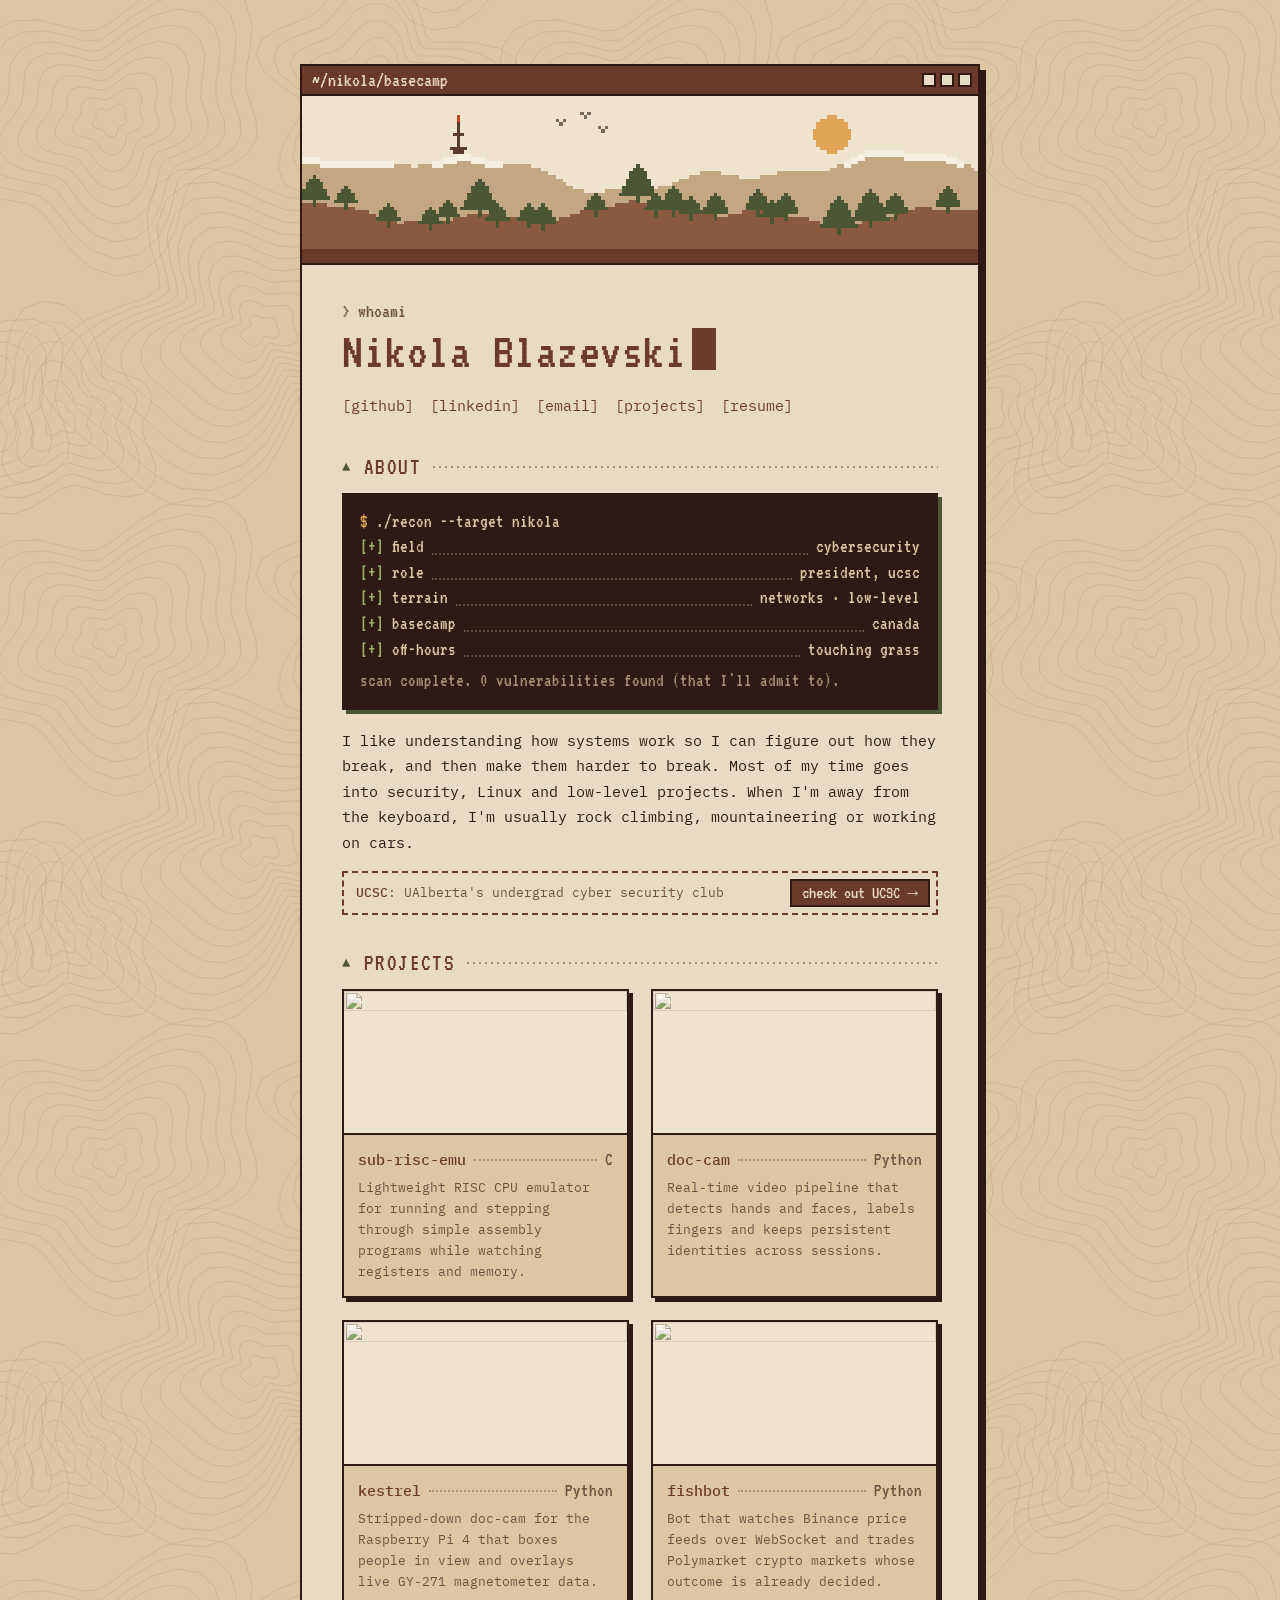
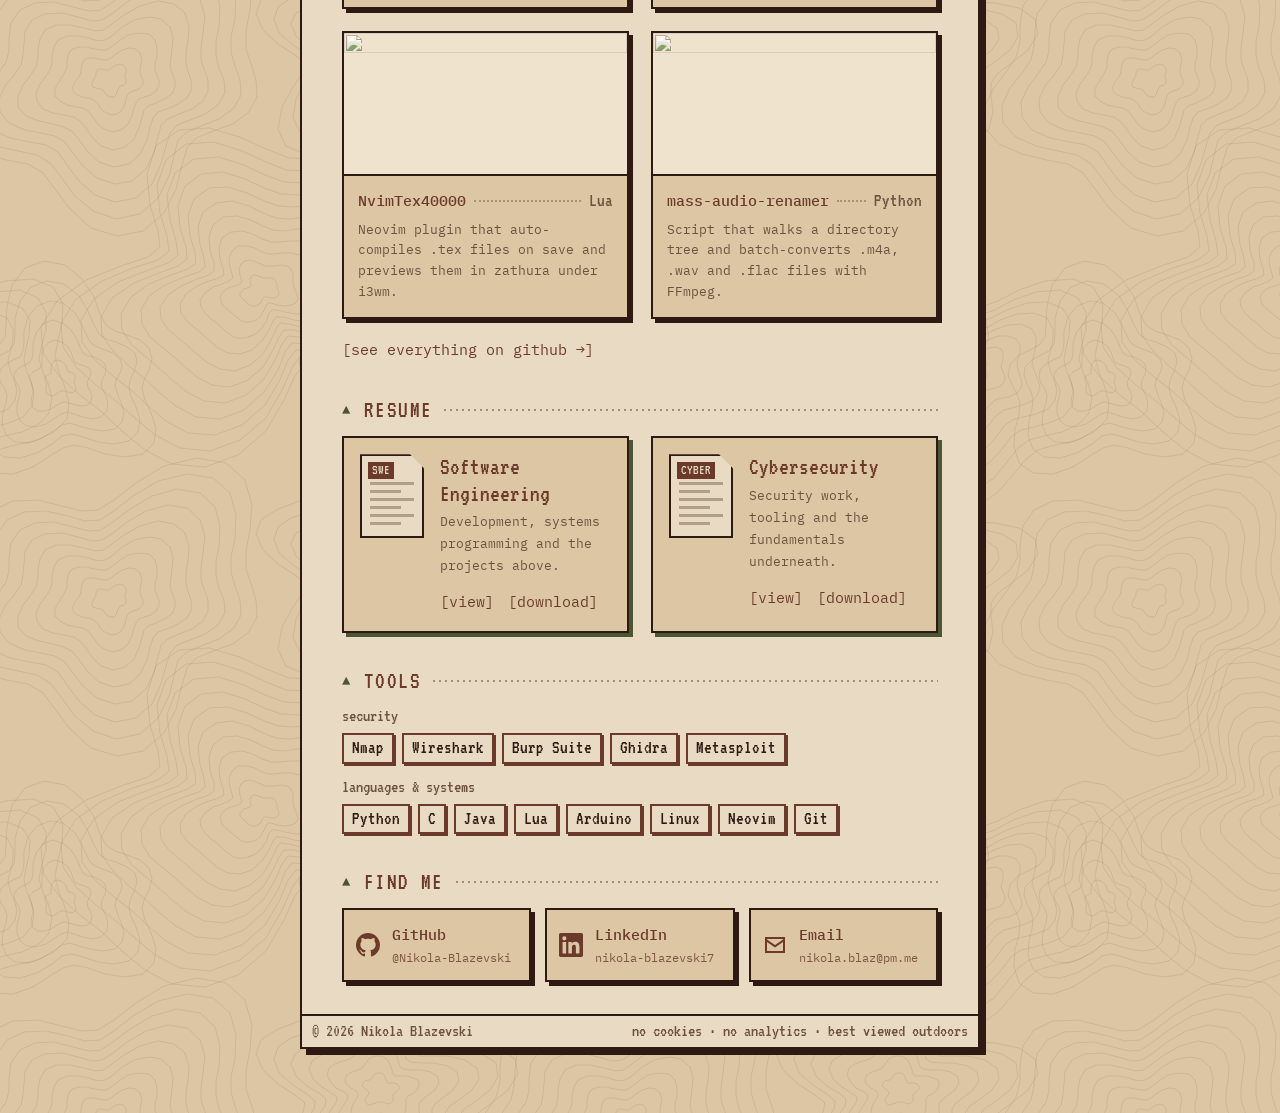
==== index.html @ b4a14957 "Add portfolio site Retro, outdoors-themed single-page portfolio with projects, resumes, tools and co" ====
<!doctype html>
<html lang="en">
<head>
  <meta charset="utf-8">
  <meta name="viewport" content="width=device-width, initial-scale=1">
  <title>Nikola Blazevski</title>
  <meta name="description" content="Nikola Blazevski — cybersecurity. Projects and contact.">
  <link rel="icon" href="assets/favicon.svg" type="image/svg+xml">
  <link rel="preconnect" href="https://fonts.googleapis.com">
  <link rel="preconnect" href="https://fonts.gstatic.com" crossorigin>
  <link href="https://fonts.googleapis.com/css2?family=IBM+Plex+Mono:wght@400;500&family=VT323&display=swap" rel="stylesheet">
  <link rel="stylesheet" href="css/style.css">
</head>
<body>
  <!-- curious? there's a flag somewhere around here. try the console. -->
  <main class="window">
    <div class="window__bar">
      <span>~/nikola/basecamp</span>
      <span class="window__btns" aria-hidden="true"><i></i><i></i><i></i></span>
    </div>

    <svg class="scene" viewBox="0 0 192 48" preserveAspectRatio="xMidYMax slice" shape-rendering="crispEdges" aria-hidden="true">
      <path class="scene__sun" d="M149 6h1v1h-1zM150 6h1v1h-1zM151 6h1v1h-1zM147 7h1v1h-1zM148 7h1v1h-1zM149 7h1v1h-1zM150 7h1v1h-1zM151 7h1v1h-1zM152 7h1v1h-1zM153 7h1v1h-1zM146 8h1v1h-1zM147 8h1v1h-1zM148 8h1v1h-1zM149 8h1v1h-1zM150 8h1v1h-1zM151 8h1v1h-1zM152 8h1v1h-1zM153 8h1v1h-1zM154 8h1v1h-1zM146 9h1v1h-1zM147 9h1v1h-1zM148 9h1v1h-1zM149 9h1v1h-1zM150 9h1v1h-1zM151 9h1v1h-1zM152 9h1v1h-1zM153 9h1v1h-1zM154 9h1v1h-1zM145 10h1v1h-1zM146 10h1v1h-1zM147 10h1v1h-1zM148 10h1v1h-1zM149 10h1v1h-1zM150 10h1v1h-1zM151 10h1v1h-1zM152 10h1v1h-1zM153 10h1v1h-1zM154 10h1v1h-1zM155 10h1v1h-1zM145 11h1v1h-1zM146 11h1v1h-1zM147 11h1v1h-1zM148 11h1v1h-1zM149 11h1v1h-1zM150 11h1v1h-1zM151 11h1v1h-1zM152 11h1v1h-1zM153 11h1v1h-1zM154 11h1v1h-1zM155 11h1v1h-1zM145 12h1v1h-1zM146 12h1v1h-1zM147 12h1v1h-1zM148 12h1v1h-1zM149 12h1v1h-1zM150 12h1v1h-1zM151 12h1v1h-1zM152 12h1v1h-1zM153 12h1v1h-1zM154 12h1v1h-1zM155 12h1v1h-1zM146 13h1v1h-1zM147 13h1v1h-1zM148 13h1v1h-1zM149 13h1v1h-1zM150 13h1v1h-1zM151 13h1v1h-1zM152 13h1v1h-1zM153 13h1v1h-1zM154 13h1v1h-1zM146 14h1v1h-1zM147 14h1v1h-1zM148 14h1v1h-1zM149 14h1v1h-1zM150 14h1v1h-1zM151 14h1v1h-1zM152 14h1v1h-1zM153 14h1v1h-1zM154 14h1v1h-1zM147 15h1v1h-1zM148 15h1v1h-1zM149 15h1v1h-1zM150 15h1v1h-1zM151 15h1v1h-1zM152 15h1v1h-1zM153 15h1v1h-1zM149 16h1v1h-1zM150 16h1v1h-1zM151 16h1v1h-1z"/>
      <path class="scene__birds" d="M72 7h1v1h-1zM73 8h1v1h-1zM74 7h1v1h-1zM79 5h1v1h-1zM80 6h1v1h-1zM81 5h1v1h-1zM84 9h1v1h-1zM85 10h1v1h-1zM86 9h1v1h-1z"/>
      <path class="scene__far" d="M0 18h5v30h-5zM5 19h21v29h-21zM26 20h5v28h-5zM31 21h2v27h-2zM33 20h4v28h-4zM37 19h3v29h-3zM40 18h4v30h-4zM44 17h4v31h-4zM48 18h4v30h-4zM52 19h5v29h-5zM57 20h8v28h-8zM65 21h3v27h-3zM68 22h2v26h-2zM70 23h2v25h-2zM72 24h2v24h-2zM74 25h1v23h-1zM75 26h2v22h-2zM77 27h3v21h-3zM80 28h6v20h-6zM86 27h15v21h-15zM101 26h4v22h-4zM105 25h2v23h-2zM107 24h3v24h-3zM110 23h3v25h-3zM113 22h6v26h-6zM119 23h5v25h-5zM124 24h6v24h-6zM130 23h5v25h-5zM135 22h15v26h-15zM150 21h2v27h-2zM152 20h2v28h-2zM154 19h2v29h-2zM156 18h2v30h-2zM158 17h2v31h-2zM160 16h11v32h-11zM171 17h12v31h-12zM183 18h3v30h-3zM186 19h2v29h-2zM188 20h2v28h-2zM190 21h1v27h-1zM191 22h1v26h-1z"/>
      <path class="scene__snow" d="M0 18h1v2h-1zM1 18h1v2h-1zM2 18h1v2h-1zM3 18h1v2h-1zM4 18h1v2h-1zM5 19h1v2h-1zM6 19h1v2h-1zM7 19h1v2h-1zM8 19h1v2h-1zM9 19h1v2h-1zM10 19h1v2h-1zM11 19h1v2h-1zM12 19h1v2h-1zM13 19h1v2h-1zM14 19h1v2h-1zM15 19h1v2h-1zM16 19h1v2h-1zM17 19h1v2h-1zM18 19h1v2h-1zM19 19h1v2h-1zM20 19h1v2h-1zM21 19h1v2h-1zM22 19h1v2h-1zM23 19h1v2h-1zM24 19h1v2h-1zM25 19h1v2h-1zM37 19h1v2h-1zM38 19h1v2h-1zM39 19h1v2h-1zM40 18h1v2h-1zM41 18h1v2h-1zM42 18h1v2h-1zM43 18h1v2h-1zM44 17h1v2h-1zM45 17h1v2h-1zM46 17h1v2h-1zM47 17h1v2h-1zM48 18h1v2h-1zM49 18h1v2h-1zM50 18h1v2h-1zM51 18h1v2h-1zM52 19h1v2h-1zM53 19h1v2h-1zM54 19h1v2h-1zM55 19h1v2h-1zM56 19h1v2h-1zM154 19h1v2h-1zM155 19h1v2h-1zM156 18h1v2h-1zM157 18h1v2h-1zM158 17h1v2h-1zM159 17h1v2h-1zM160 16h1v2h-1zM161 16h1v2h-1zM162 16h1v2h-1zM163 16h1v2h-1zM164 16h1v2h-1zM165 16h1v2h-1zM166 16h1v2h-1zM167 16h1v2h-1zM168 16h1v2h-1zM169 16h1v2h-1zM170 16h1v2h-1zM171 17h1v2h-1zM172 17h1v2h-1zM173 17h1v2h-1zM174 17h1v2h-1zM175 17h1v2h-1zM176 17h1v2h-1zM177 17h1v2h-1zM178 17h1v2h-1zM179 17h1v2h-1zM180 17h1v2h-1zM181 17h1v2h-1zM182 17h1v2h-1zM183 18h1v2h-1zM184 18h1v2h-1zM185 18h1v2h-1zM186 19h1v2h-1zM187 19h1v2h-1z"/>
      <path class="scene__tower" d="M44 8h1v9h-1zM43 11h3v1h-3zM42 15h5v1h-5zM43 16h1v1h-1zM45 16h1v1h-1z"/>
      <path class="scene__beacon" d="M44 6h1v2h-1z"/>
      <path class="scene__near" d="M0 31h7v17h-7zM7 32h8v16h-8zM15 33h4v15h-4zM19 34h2v14h-2zM21 35h2v13h-2zM23 36h4v12h-4zM27 37h2v11h-2zM29 36h14v12h-14zM43 35h4v13h-4zM47 34h6v14h-6zM53 35h14v13h-14zM67 36h6v12h-6zM73 35h3v13h-3zM76 34h3v14h-3zM79 33h3v15h-3zM82 32h7v16h-7zM89 31h4v17h-4zM93 30h3v18h-3zM96 31h4v17h-4zM100 32h3v16h-3zM103 33h8v15h-8zM111 34h6v14h-6zM117 35h4v13h-4zM121 34h4v14h-4zM125 33h6v15h-6zM131 34h7v14h-7zM138 35h6v13h-6zM144 36h3v12h-3zM147 37h4v11h-4zM151 38h3v10h-3zM154 37h5v11h-5zM159 36h7v12h-7zM166 35h3v13h-3zM169 34h2v14h-2zM171 33h3v15h-3zM174 32h5v16h-5zM179 33h13v15h-13z"/>
      <path class="scene__trees" d="M3 23h1v1h-1zM2 24h3v1h-3zM1 25h5v1h-5zM1 26h5v1h-5zM0 27h7v1h-7zM0 28h7v1h-7zM-1 29h9v1h-9zM3 30h1v2h-1zM12 26h1v1h-1zM11 27h3v1h-3zM10 28h5v1h-5zM10 29h5v1h-5zM9 30h7v1h-7zM12 31h1v2h-1zM24 31h1v1h-1zM23 32h3v1h-3zM22 33h5v1h-5zM22 34h5v1h-5zM21 35h7v1h-7zM24 36h1v2h-1zM36 32h1v1h-1zM35 33h3v1h-3zM34 34h5v1h-5zM34 35h5v1h-5zM33 36h7v1h-7zM36 37h1v2h-1zM41 30h1v1h-1zM40 31h3v1h-3zM39 32h5v1h-5zM39 33h5v1h-5zM38 34h7v1h-7zM41 35h1v2h-1zM50 24h1v1h-1zM49 25h3v1h-3zM48 26h5v1h-5zM48 27h5v1h-5zM47 28h7v1h-7zM47 29h7v1h-7zM46 30h9v1h-9zM46 31h9v1h-9zM45 32h11v1h-11zM50 33h1v2h-1zM55 31h1v1h-1zM54 32h3v1h-3zM53 33h5v1h-5zM53 34h5v1h-5zM52 35h7v1h-7zM55 36h1v2h-1zM64 31h1v1h-1zM63 32h3v1h-3zM62 33h5v1h-5zM62 34h5v1h-5zM61 35h7v1h-7zM64 36h1v2h-1zM68 31h1v1h-1zM67 32h3v1h-3zM66 33h5v1h-5zM66 34h5v1h-5zM65 35h7v1h-7zM65 36h7v1h-7zM68 37h1v2h-1zM83 28h1v1h-1zM82 29h3v1h-3zM81 30h5v1h-5zM81 31h5v1h-5zM80 32h7v1h-7zM83 33h1v2h-1zM95 20h1v1h-1zM94 21h3v1h-3zM93 22h5v1h-5zM93 23h5v1h-5zM92 24h7v1h-7zM92 25h7v1h-7zM91 26h9v1h-9zM91 27h9v1h-9zM90 28h11v1h-11zM95 29h1v2h-1zM100 28h1v1h-1zM99 29h3v1h-3zM98 30h5v1h-5zM98 31h5v1h-5zM97 32h7v1h-7zM100 33h1v2h-1zM105 26h1v1h-1zM104 27h3v1h-3zM103 28h5v1h-5zM103 29h5v1h-5zM102 30h7v1h-7zM102 31h7v1h-7zM101 32h9v1h-9zM105 33h1v2h-1zM110 29h1v1h-1zM109 30h3v1h-3zM108 31h5v1h-5zM108 32h5v1h-5zM107 33h7v1h-7zM110 34h1v2h-1zM117 28h1v1h-1zM116 29h3v1h-3zM115 30h5v1h-5zM115 31h5v1h-5zM114 32h7v1h-7zM114 33h7v1h-7zM117 34h1v2h-1zM129 27h1v1h-1zM128 28h3v1h-3zM127 29h5v1h-5zM127 30h5v1h-5zM126 31h7v1h-7zM126 32h7v1h-7zM129 33h1v2h-1zM133 30h1v1h-1zM132 31h3v1h-3zM131 32h5v1h-5zM131 33h5v1h-5zM130 34h7v1h-7zM133 35h1v2h-1zM137 28h1v1h-1zM136 29h3v1h-3zM135 30h5v1h-5zM135 31h5v1h-5zM134 32h7v1h-7zM134 33h7v1h-7zM137 34h1v2h-1zM152 29h1v1h-1zM151 30h3v1h-3zM150 31h5v1h-5zM150 32h5v1h-5zM149 33h7v1h-7zM149 34h7v1h-7zM148 35h9v1h-9zM148 36h9v1h-9zM147 37h11v1h-11zM152 38h1v2h-1zM161 27h1v1h-1zM160 28h3v1h-3zM159 29h5v1h-5zM159 30h5v1h-5zM158 31h7v1h-7zM158 32h7v1h-7zM157 33h9v1h-9zM157 34h9v1h-9zM156 35h11v1h-11zM161 36h1v2h-1zM168 28h1v1h-1zM167 29h3v1h-3zM166 30h5v1h-5zM166 31h5v1h-5zM165 32h7v1h-7zM165 33h7v1h-7zM168 34h1v2h-1zM183 26h1v1h-1zM182 27h3v1h-3zM181 28h5v1h-5zM181 29h5v1h-5zM180 30h7v1h-7zM180 31h7v1h-7zM183 32h1v2h-1z"/>
      <path class="scene__ground" d="M0 44h192v4h-192z"/>
    </svg>

    <div class="page">
      <header class="intro">
        <p class="prompt">&gt; whoami</p>
        <h1>Nikola Blazevski<span class="cursor" aria-hidden="true"></span></h1>
        <nav class="links">
          <a href="https://github.com/Nikola-Blazevski" target="_blank" rel="noopener">[github]</a>
          <a href="https://www.linkedin.com/in/nikola-blazevski7" target="_blank" rel="noopener">[linkedin]</a>
          <a href="mailto:nikola.blaz@pm.me">[email]</a>
          <a href="#projects">[projects]</a>
          <a href="#resume">[resume]</a>
        </nav>
      </header>

      <section id="about">
        <h2>About</h2>
        <div class="term" role="img" aria-label="Terminal output: field cybersecurity; role president of UCSC; terrain networks and low-level systems; basecamp Canada; off-hours touching grass.">
          <p class="term__cmd"><span class="term__ps">$</span> ./recon --target nikola</p>
          <p class="term__line"><span class="term__ok">[+]</span> field<span class="term__dots"></span>cybersecurity</p>
          <p class="term__line"><span class="term__ok">[+]</span> role<span class="term__dots"></span>president, ucsc</p>
          <p class="term__line"><span class="term__ok">[+]</span> terrain<span class="term__dots"></span>networks · low-level</p>
          <p class="term__line"><span class="term__ok">[+]</span> basecamp<span class="term__dots"></span>canada</p>
          <p class="term__line"><span class="term__ok">[+]</span> off-hours<span class="term__dots"></span>touching grass</p>
          <p class="term__line term__done">scan complete. 0 vulnerabilities found (that I'll admit to).</p>
        </div>
        <p class="about__text">
          I like understanding how systems work so I can figure out how they break, and then
          make them harder to break. Most of my time goes into security, Linux and low-level projects.
          When I'm away from the keyboard, I'm usually rock climbing, mountaineering or working on cars.
        </p>
        <aside class="callout">
          <p><b>UCSC</b>: UAlberta's undergrad cyber security club</p>
          <a class="callout__btn" href="https://ucsc-ualberta.github.io/site/index.html" target="_blank" rel="noopener">check out UCSC →</a>
        </aside>
      </section>

      <section id="projects">
        <h2>Projects</h2>
        <div class="projects">
          <article class="project">
            <a class="project__photo" href="https://github.com/Nikola-Blazevski/sub-risc-emu" target="_blank" rel="noopener" tabindex="-1" aria-hidden="true">
              <img src="https://opengraph.githubassets.com/1/Nikola-Blazevski/sub-risc-emu" alt="" loading="lazy" width="1200" height="600">
            </a>
            <div class="project__body">
              <div class="project__head">
                <h3><a href="https://github.com/Nikola-Blazevski/sub-risc-emu" target="_blank" rel="noopener">sub-risc-emu</a></h3>
                <span class="project__dots" aria-hidden="true"></span>
                <span class="project__lang">C</span>
              </div>
              <p class="project__desc">Lightweight RISC CPU emulator for running and stepping through simple assembly programs while watching registers and memory.</p>
            </div>
          </article>
          <article class="project">
            <a class="project__photo" href="https://github.com/Nikola-Blazevski/doc-cam" target="_blank" rel="noopener" tabindex="-1" aria-hidden="true">
              <img src="https://opengraph.githubassets.com/1/Nikola-Blazevski/doc-cam" alt="" loading="lazy" width="1200" height="600">
            </a>
            <div class="project__body">
              <div class="project__head">
                <h3><a href="https://github.com/Nikola-Blazevski/doc-cam" target="_blank" rel="noopener">doc-cam</a></h3>
                <span class="project__dots" aria-hidden="true"></span>
                <span class="project__lang">Python</span>
              </div>
              <p class="project__desc">Real-time video pipeline that detects hands and faces, labels fingers and keeps persistent identities across sessions.</p>
            </div>
          </article>
          <article class="project">
            <a class="project__photo" href="https://github.com/Nikola-Blazevski/kestrel" target="_blank" rel="noopener" tabindex="-1" aria-hidden="true">
              <img src="https://opengraph.githubassets.com/1/Nikola-Blazevski/kestrel" alt="" loading="lazy" width="1200" height="600">
            </a>
            <div class="project__body">
              <div class="project__head">
                <h3><a href="https://github.com/Nikola-Blazevski/kestrel" target="_blank" rel="noopener">kestrel</a></h3>
                <span class="project__dots" aria-hidden="true"></span>
                <span class="project__lang">Python</span>
              </div>
              <p class="project__desc">Stripped-down doc-cam for the Raspberry Pi 4 that boxes people in view and overlays live GY-271 magnetometer data.</p>
            </div>
          </article>
          <article class="project">
            <a class="project__photo" href="https://github.com/Nikola-Blazevski/fishbot" target="_blank" rel="noopener" tabindex="-1" aria-hidden="true">
              <img src="https://opengraph.githubassets.com/1/Nikola-Blazevski/fishbot" alt="" loading="lazy" width="1200" height="600">
            </a>
            <div class="project__body">
              <div class="project__head">
                <h3><a href="https://github.com/Nikola-Blazevski/fishbot" target="_blank" rel="noopener">fishbot</a></h3>
                <span class="project__dots" aria-hidden="true"></span>
                <span class="project__lang">Python</span>
              </div>
              <p class="project__desc">Bot that watches Binance price feeds over WebSocket and trades Polymarket crypto markets whose outcome is already decided.</p>
            </div>
          </article>
          <article class="project">
            <a class="project__photo" href="https://github.com/Nikola-Blazevski/NvimTex40000" target="_blank" rel="noopener" tabindex="-1" aria-hidden="true">
              <img src="https://opengraph.githubassets.com/1/Nikola-Blazevski/NvimTex40000" alt="" loading="lazy" width="1200" height="600">
            </a>
            <div class="project__body">
              <div class="project__head">
                <h3><a href="https://github.com/Nikola-Blazevski/NvimTex40000" target="_blank" rel="noopener">NvimTex40000</a></h3>
                <span class="project__dots" aria-hidden="true"></span>
                <span class="project__lang">Lua</span>
              </div>
              <p class="project__desc">Neovim plugin that auto-compiles .tex files on save and previews them in zathura under i3wm.</p>
            </div>
          </article>
          <article class="project">
            <a class="project__photo" href="https://github.com/Nikola-Blazevski/mass-audio-renamer" target="_blank" rel="noopener" tabindex="-1" aria-hidden="true">
              <img src="https://opengraph.githubassets.com/1/Nikola-Blazevski/mass-audio-renamer" alt="" loading="lazy" width="1200" height="600">
            </a>
            <div class="project__body">
              <div class="project__head">
                <h3><a href="https://github.com/Nikola-Blazevski/mass-audio-renamer" target="_blank" rel="noopener">mass-audio-renamer</a></h3>
                <span class="project__dots" aria-hidden="true"></span>
                <span class="project__lang">Python</span>
              </div>
              <p class="project__desc">Script that walks a directory tree and batch-converts .m4a, .wav and .flac files with FFmpeg.</p>
            </div>
          </article>
        </div>
        <p class="more"><a href="https://github.com/Nikola-Blazevski?tab=repositories" target="_blank" rel="noopener">[see everything on github →]</a></p>
      </section>

      <section id="resume">
        <h2>Resume</h2>
        <div class="resumes">
          <article class="resume" data-file="assets/resume/nikola-blazevski-swe.pdf">
            <div class="resume__paper" aria-hidden="true">
              <span class="resume__tag">SWE</span>
              <i></i><i></i><i></i><i></i><i></i><i></i>
            </div>
            <div class="resume__body">
              <h3>Software Engineering</h3>
              <p class="resume__blurb">Development, systems programming and the projects above.</p>
              <div class="resume__actions">
                <a class="btn" href="assets/resume/nikola-blazevski-swe.pdf" target="_blank" rel="noopener">[view]</a>
                <a class="btn" href="assets/resume/nikola-blazevski-swe.pdf" download>[download]</a>
              </div>
              <p class="resume__missing" hidden>PDF not uploaded yet</p>
            </div>
          </article>
          <article class="resume" data-file="assets/resume/nikola-blazevski-cyber.pdf">
            <div class="resume__paper" aria-hidden="true">
              <span class="resume__tag">CYBER</span>
              <i></i><i></i><i></i><i></i><i></i><i></i>
            </div>
            <div class="resume__body">
              <h3>Cybersecurity</h3>
              <p class="resume__blurb">Security work, tooling and the fundamentals underneath.</p>
              <div class="resume__actions">
                <a class="btn" href="assets/resume/nikola-blazevski-cyber.pdf" target="_blank" rel="noopener">[view]</a>
                <a class="btn" href="assets/resume/nikola-blazevski-cyber.pdf" download>[download]</a>
              </div>
              <p class="resume__missing" hidden>PDF not uploaded yet</p>
            </div>
          </article>
        </div>
      </section>

      <section id="tools">
        <h2>Tools</h2>
        <p class="tools__label">security</p>
        <ul class="tools">
          <li>Nmap</li><li>Wireshark</li><li>Burp Suite</li><li>Ghidra</li>
          <li>Metasploit</li>
        </ul>
        <p class="tools__label">languages &amp; systems</p>
        <ul class="tools">
          <li>Python</li><li>C</li><li>Java</li><li>Lua</li>
          <li>Arduino</li><li>Linux</li><li>Neovim</li><li>Git</li>
        </ul>
      </section>

      <section id="contact">
        <h2>Find me</h2>
        <div class="contact">
          <a class="contact__card" href="https://github.com/Nikola-Blazevski" target="_blank" rel="noopener">
            <svg viewBox="0 0 16 16" aria-hidden="true"><path fill="currentColor" d="M8 0C3.58 0 0 3.58 0 8c0 3.54 2.29 6.53 5.47 7.59.4.07.55-.17.55-.38 0-.19-.01-.82-.01-1.49-2.01.37-2.53-.49-2.69-.94-.09-.23-.48-.94-.82-1.13-.28-.15-.68-.52-.01-.53.63-.01 1.08.58 1.23.82.72 1.21 1.87.87 2.33.66.07-.52.28-.87.51-1.07-1.78-.2-3.64-.89-3.64-3.95 0-.87.31-1.59.82-2.15-.08-.2-.36-1.02.08-2.12 0 0 .67-.21 2.2.82.64-.18 1.32-.27 2-.27.68 0 1.36.09 2 .27 1.53-1.04 2.2-.82 2.2-.82.44 1.1.16 1.92.08 2.12.51.56.82 1.27.82 2.15 0 3.07-1.87 3.75-3.65 3.95.29.25.54.73.54 1.48 0 1.07-.01 1.93-.01 2.2 0 .21.15.46.55.38A8.013 8.013 0 0016 8c0-4.42-3.58-8-8-8z"/></svg>
            <span><b>GitHub</b><small>@Nikola-Blazevski</small></span>
          </a>
          <a class="contact__card" href="https://www.linkedin.com/in/nikola-blazevski7" target="_blank" rel="noopener">
            <svg viewBox="0 0 24 24" aria-hidden="true"><path fill="currentColor" d="M20.45 20.45h-3.56v-5.57c0-1.33-.02-3.04-1.85-3.04-1.85 0-2.14 1.45-2.14 2.94v5.67H9.35V9h3.41v1.56h.05c.48-.9 1.64-1.85 3.37-1.85 3.6 0 4.27 2.37 4.27 5.46v6.28zM5.34 7.43a2.06 2.06 0 1 1 0-4.13 2.06 2.06 0 0 1 0 4.13zM7.12 20.45H3.56V9h3.56v11.45zM22.22 0H1.77C.79 0 0 .77 0 1.73v20.54C0 23.23.79 24 1.77 24h20.45c.98 0 1.78-.77 1.78-1.73V1.73C24 .77 23.2 0 22.22 0z"/></svg>
            <span><b>LinkedIn</b><small>nikola-blazevski7</small></span>
          </a>
          <a class="contact__card" href="mailto:nikola.blaz@pm.me">
            <svg viewBox="0 0 24 24" aria-hidden="true"><path fill="currentColor" d="M2 4h20v16H2V4zm2 2v.6l8 5.4 8-5.4V6H4zm16 3-8 5.4L4 9v9h16V9z"/></svg>
            <span><b>Email</b><small>nikola.blaz@pm.me</small></span>
          </a>
        </div>
      </section>
    </div>

    <footer class="statusbar">
      <span>© <span id="year"></span> Nikola Blazevski</span>
      <span>no cookies · no analytics · best viewed outdoors</span>
    </footer>
  </main>

  <script src="js/main.js" defer></script>
</body>
</html>
---- css/style.css ----
:root {
  --beige: #dcc6a4;
  --beige-lt: #e9dbc3;
  --brown: #6b3a2a;
  --brown-dk: #2e1a12;

  --bg: var(--beige);
  --panel: var(--beige-lt);
  --text: var(--brown-dk);
  --muted: #6e5240;
  --accent: var(--brown);
  --edge: var(--brown-dk);
  --bar-text: var(--beige-lt);
  --topo-img: url("data:image/svg+xml,%3Csvg xmlns=%22http://www.w3.org/2000/svg%22 width=%22520%22 height=%22520%22%3E%3Cpath d=%22M126 120L126 122L125 124L124 125L121 126L120 126L119 128L118 129L117 132L116 135L114 137L111 137L108 136L106 134L104 132L103 130L101 129L99 129L96 128L93 127L92 125L92 123L93 121L94 119L95 117L96 116L96 114L96 112L97 110L99 109L102 109L105 110L107 110L109 110L110 109L113 107L116 105L120 104L123 105L125 107L126 109L126 112L125 115L125 117L126 118ZM143 120L143 124L141 127L137 130L133 131L129 133L127 135L126 139L125 144L122 150L117 154L112 155L106 153L101 149L98 144L95 141L92 139L87 138L82 137L76 134L73 131L73 126L75 122L78 118L80 115L81 112L81 108L82 104L84 100L88 98L94 98L99 99L104 100L107 100L111 98L116 94L122 90L129 88L136 89L140 93L142 99L141 104L140 109L140 113L141 116ZM159 120L159 126L156 131L151 135L144 137L139 139L136 143L134 148L132 156L128 164L121 170L112 172L104 169L97 163L92 156L88 151L83 148L76 147L67 145L60 141L55 136L55 129L58 123L62 117L65 112L67 107L67 102L68 95L71 90L78 87L86 87L94 89L101 90L106 90L111 87L119 81L128 75L139 73L149 74L155 80L157 88L157 97L155 104L155 110L157 115ZM175 120L175 127L172 134L164 139L156 143L148 146L144 150L142 158L139 168L134 179L125 187L113 190L101 186L92 177L86 168L80 161L74 157L64 155L53 153L43 149L37 141L36 133L40 124L46 116L50 110L52 103L52 96L54 87L58 80L67 76L78 76L89 78L98 81L105 80L112 76L121 68L134 60L149 57L161 59L170 67L173 78L172 89L171 98L170 106L172 113ZM191 120L192 129L187 138L178 144L167 149L158 152L153 158L150 167L147 180L140 194L129 204L114 207L99 202L88 192L79 180L73 172L64 167L53 164L39 161L26 156L18 147L18 136L23 125L30 116L36 107L38 99L38 89L40 79L45 70L56 65L70 65L84 68L95 71L103 70L112 64L124 55L140 46L158 41L174 44L185 53L189 67L188 81L186 93L186 103L188 111ZM208 120L208 131L203 141L192 149L179 154L168 159L161 165L158 177L154 192L146 209L132 221L115 224L97 218L83 206L73 193L65 182L55 176L41 173L25 170L9 163L0 152L-1 139L5 126L14 115L21 105L23 95L24 83L25 71L32 60L45 54L62 53L78 57L92 61L102 60L113 53L127 42L146 31L168 25L187 28L200 40L205 56L203 73L201 88L201 99L204 109ZM728 120L728 131L723 141L712 149L699 154L688 159L681 165L678 177L674 192L666 209L652 221L635 224L617 218L603 206L593 193L585 182L575 176L561 173L545 170L529 163L520 152L519 139L525 126L534 115L541 105L543 95L544 83L545 71L552 60L565 54L582 53L598 57L612 61L622 60L633 53L647 42L666 31L688 25L707 28L720 40L725 56L723 73L721 88L721 99L724 109ZM224 120L225 133L218 145L205 154L190 160L177 165L170 173L166 186L161 204L152 224L136 238L115 242L95 235L79 221L67 205L58 192L46 185L30 182L10 178L-8 170L-18 157L-19 142L-12 127L-2 114L6 102L9 91L9 77L11 63L20 50L35 43L54 42L73 47L89 51L101 50L113 42L130 29L152 16L177 9L200 13L215 27L220 46L219 66L216 82L216 96L219 108ZM224 640L225 653L218 665L205 674L190 680L177 685L170 693L166 706L161 724L152 744L136 758L115 762L95 755L79 741L67 725L58 712L46 705L30 702L10 698L-8 690L-18 677L-19 662L-12 647L-2 634L6 622L9 611L9 597L11 583L20 570L35 563L54 562L73 567L89 571L101 570L113 562L130 549L152 536L177 529L200 533L215 547L220 566L219 586L216 602L216 616L219 628ZM744 120L745 133L738 145L725 154L710 160L697 165L690 173L686 186L681 204L672 224L656 238L635 242L615 235L599 221L587 205L578 192L566 185L550 182L530 178L512 170L502 157L501 142L508 127L518 114L526 102L529 91L529 77L531 63L540 50L555 43L574 42L593 47L609 51L621 50L633 42L650 29L672 16L697 9L720 13L735 27L740 46L739 66L736 82L736 96L739 108ZM744 640L745 653L738 665L725 674L710 680L697 685L690 693L686 706L681 724L672 744L656 758L635 762L615 755L599 741L587 725L578 712L566 705L550 702L530 698L512 690L502 677L501 662L508 647L518 634L526 622L529 611L529 597L531 583L540 570L555 563L574 562L593 567L609 571L621 570L633 562L650 549L672 536L697 529L720 533L735 547L740 566L739 586L736 602L736 616L739 628ZM240 120L241 135L234 148L219 159L201 166L187 172L178 180L174 196L169 216L158 238L140 254L116 259L93 251L74 235L61 217L50 203L37 195L18 191L-4 186L-24 177L-37 163L-38 145L-30 128L-18 113L-9 100L-6 86L-5 71L-3 54L7 40L24 32L46 31L68 36L85 41L100 40L114 31L133 16L158 1L187 -6L213 -2L230 13L236 35L235 58L231 77L231 92L235 106ZM240 640L241 655L234 668L219 679L201 686L187 692L178 700L174 716L169 736L158 758L140 774L116 779L93 771L74 755L61 737L50 723L37 715L18 711L-4 706L-24 697L-37 683L-38 665L-30 648L-18 633L-9 620L-6 606L-5 591L-3 574L7 560L24 552L46 551L68 556L85 561L100 560L114 551L133 536L158 521L187 514L213 518L230 533L236 555L235 578L231 597L231 612L235 626ZM760 120L761 135L754 148L739 159L721 166L707 172L698 180L694 196L689 216L678 238L660 254L636 259L613 251L594 235L581 217L570 203L557 195L538 191L516 186L496 177L483 163L482 145L490 128L502 113L511 100L514 86L515 71L517 54L527 40L544 32L566 31L588 36L605 41L620 40L634 31L653 16L678 1L707 -6L733 -2L750 13L756 35L755 58L751 77L751 92L755 106ZM760 640L761 655L754 668L739 679L721 686L707 692L698 700L694 716L689 736L678 758L660 774L636 779L613 771L594 755L581 737L570 723L557 715L538 711L516 706L496 697L483 683L482 665L490 648L502 633L511 620L514 606L515 591L517 574L527 560L544 552L566 551L588 556L605 561L620 560L634 551L653 536L678 521L707 514L733 518L750 533L756 555L755 578L751 597L751 612L755 626ZM256 120L257 137L249 152L233 164L213 171L196 178L187 188L182 205L176 229L164 253L143 271L117 276L91 268L70 249L55 229L43 213L28 204L7 200L-18 194L-41 184L-55 168L-56 148L-47 129L-34 112L-24 97L-20 82L-20 65L-17 46L-6 30L13 21L38 20L62 26L82 31L98 30L114 20L136 3L164 -14L197 -22L226 -17L245 0L252 25L250 50L246 71L246 89L251 104ZM256 640L257 657L249 672L233 684L213 691L196 698L187 708L182 725L176 749L164 773L143 791L117 796L91 788L70 769L55 749L43 733L28 724L7 720L-18 714L-41 704L-55 688L-56 668L-47 649L-34 632L-24 617L-20 602L-20 585L-17 566L-6 550L13 541L38 540L62 546L82 551L98 550L114 540L136 523L164 506L197 498L226 503L245 520L252 545L250 570L246 591L246 609L251 624ZM776 120L777 137L769 152L753 164L733 171L716 178L707 188L702 205L696 229L684 253L663 271L637 276L611 268L590 249L575 229L563 213L548 204L527 200L502 194L479 184L465 168L464 148L473 129L486 112L496 97L500 82L500 65L503 46L514 30L533 21L558 20L582 26L602 31L618 30L634 20L656 3L684 -14L717 -22L746 -17L765 0L772 25L770 50L766 71L766 89L771 104ZM776 640L777 657L769 672L753 684L733 691L716 698L707 708L702 725L696 749L684 773L663 791L637 796L611 788L590 769L575 749L563 733L548 724L527 720L502 714L479 704L465 688L464 668L473 649L486 632L496 617L500 602L500 585L503 566L514 550L533 541L558 540L582 546L602 551L618 550L634 540L656 523L684 506L717 498L746 503L765 520L772 545L770 570L766 591L766 609L771 624ZM398 90L396 92L394 93L393 95L393 97L393 99L393 101L391 103L388 104L385 103L383 102L381 102L378 102L376 103L373 104L369 105L367 104L365 101L366 98L368 95L369 93L369 92L368 91L365 89L363 87L362 85L363 83L365 81L368 80L370 80L372 78L373 76L375 74L378 73L381 73L383 74L385 77L386 80L387 82L388 83L390 83L394 83L397 84L399 86L400 88ZM417 90L412 94L408 96L406 99L406 103L406 108L405 113L402 116L397 117L391 116L385 115L381 113L377 114L372 117L365 119L359 120L353 117L351 113L352 106L355 101L358 96L358 94L356 91L351 88L346 84L345 80L346 76L350 73L355 71L360 69L363 67L366 63L370 58L375 56L382 56L387 59L390 64L392 70L393 74L395 76L400 76L407 76L414 78L419 81L419 86ZM435 90L428 95L422 100L419 104L419 110L420 117L418 124L413 129L405 131L396 130L388 127L382 125L375 126L368 130L358 133L348 135L340 131L336 124L338 114L343 106L347 100L348 95L344 92L336 88L330 81L327 75L329 68L335 64L343 61L350 59L355 55L359 49L365 43L373 38L382 38L390 43L396 52L398 60L400 67L403 69L410 70L421 70L431 72L438 77L439 83ZM453 90L444 97L436 103L432 109L432 116L433 126L431 135L424 142L413 145L401 143L391 139L382 137L374 138L363 143L351 148L337 149L326 145L322 135L324 123L330 111L336 103L337 97L331 93L322 87L313 79L309 69L312 61L321 55L331 52L339 49L346 43L352 35L360 27L371 21L383 21L394 28L401 39L404 51L406 59L411 62L421 63L434 63L448 66L457 72L459 81ZM472 90L460 99L450 106L445 113L445 123L446 134L444 146L435 155L422 158L407 156L394 151L383 149L372 151L359 156L343 162L326 164L313 159L307 146L310 131L318 116L325 106L326 99L319 93L307 86L296 76L291 64L295 54L306 47L318 42L329 38L338 31L346 22L355 11L369 4L384 4L397 12L406 26L410 41L413 51L419 56L431 56L448 56L465 60L477 68L479 79ZM472 610L460 619L450 626L445 633L445 643L446 654L444 666L435 675L422 678L407 676L394 671L383 669L372 671L359 676L343 682L326 684L313 679L307 666L310 651L318 636L325 626L326 619L319 613L307 606L296 596L291 584L295 574L306 567L318 562L329 558L338 551L346 542L355 531L369 524L384 524L397 532L406 546L410 561L413 571L419 576L431 576L448 576L465 580L477 588L479 599ZM490 90L476 101L464 109L458 118L458 129L459 143L456 158L446 168L430 172L412 169L396 164L383 160L370 163L355 170L336 177L316 179L300 172L293 158L296 139L305 122L314 109L315 101L307 94L293 85L279 73L274 59L278 47L291 38L306 33L319 28L329 20L339 8L350 -5L366 -13L385 -13L401 -3L411 13L416 31L419 43L426 49L441 49L461 49L482 54L496 63L498 77ZM490 610L476 621L464 629L458 638L458 649L459 663L456 678L446 688L430 692L412 689L396 684L383 680L370 683L355 690L336 697L316 699L300 692L293 678L296 659L305 642L314 629L315 621L307 614L293 605L279 593L274 579L278 567L291 558L306 553L319 548L329 540L339 528L350 515L366 507L385 507L401 517L411 533L416 551L419 563L426 569L441 569L461 569L482 574L496 583L498 597ZM-12 90L-28 103L-42 113L-49 123L-49 136L-47 152L-51 169L-63 181L-82 186L-102 183L-121 176L-136 172L-151 175L-169 183L-191 191L-215 194L-234 186L-242 169L-238 147L-227 127L-217 112L-215 103L-225 95L-242 84L-257 70L-264 54L-259 40L-244 30L-226 23L-211 17L-199 8L-188 -6L-174 -20L-156 -30L-135 -30L-116 -19L-104 1L-98 21L-94 36L-86 42L-69 42L-45 43L-21 48L-5 59L-2 74ZM-12 610L-28 623L-42 633L-49 643L-49 656L-47 672L-51 689L-63 701L-82 706L-102 703L-121 696L-136 692L-151 695L-169 703L-191 711L-215 714L-234 706L-242 689L-238 667L-227 647L-217 632L-215 623L-225 615L-242 604L-257 590L-264 574L-259 560L-244 550L-226 543L-211 537L-199 528L-188 514L-174 500L-156 490L-135 490L-116 501L-104 521L-98 541L-94 556L-86 562L-69 562L-45 563L-21 568L-5 579L-2 594ZM508 90L492 103L478 113L471 123L471 136L473 152L469 169L457 181L438 186L418 183L399 176L384 172L369 175L351 183L329 191L305 194L286 186L278 169L282 147L293 127L303 112L305 103L295 95L278 84L263 70L256 54L261 40L276 30L294 23L309 17L321 8L332 -6L346 -20L364 -30L385 -30L404 -19L416 1L422 21L426 36L434 42L451 42L475 43L499 48L515 59L518 74ZM508 610L492 623L478 633L471 643L471 656L473 672L469 689L457 701L438 706L418 703L399 696L384 692L369 695L351 703L329 711L305 714L286 706L278 689L282 667L293 647L303 632L305 623L295 615L278 604L263 590L256 574L261 560L276 550L294 543L309 537L321 528L332 514L346 500L364 490L385 490L404 501L416 521L422 541L426 556L434 562L451 562L475 563L499 568L515 579L518 594ZM278 330L279 332L279 334L278 336L275 338L272 338L268 337L266 337L264 337L263 338L262 340L261 343L258 345L255 346L252 346L250 345L247 343L246 341L244 340L242 338L240 336L240 333L242 331L244 329L247 328L250 327L251 326L251 325L250 322L250 319L251 317L253 315L255 315L258 316L261 317L263 318L265 318L267 318L270 318L273 318L275 320L276 322L277 324L277 326L277 328ZM295 330L297 334L298 339L296 343L291 345L284 346L277 345L271 343L268 343L266 346L264 350L261 356L256 360L250 362L244 362L239 359L235 356L231 352L227 349L223 346L221 341L220 337L223 332L228 328L235 326L240 324L242 322L241 319L240 315L239 309L241 304L245 301L251 300L256 302L261 304L265 306L270 306L275 306L281 305L287 306L291 309L293 314L293 318L293 322L294 326ZM313 330L316 336L317 343L314 349L306 353L296 354L285 352L277 350L272 350L269 353L267 360L262 368L254 375L245 378L236 378L229 374L222 368L217 363L211 359L205 353L201 347L200 340L205 333L213 327L222 324L229 321L233 318L232 314L230 307L229 298L232 291L238 286L246 286L255 288L262 292L268 294L274 294L282 293L291 293L300 295L306 299L309 305L310 312L310 319L310 324ZM331 330L335 338L336 347L332 356L322 361L308 362L294 360L283 357L276 357L273 361L269 370L262 381L252 390L240 394L228 393L218 388L210 381L202 374L195 368L187 361L181 353L180 344L186 334L197 326L209 321L219 318L224 315L223 308L220 299L219 288L222 278L231 272L242 271L253 274L262 279L271 282L279 282L290 281L302 281L313 283L322 289L326 297L326 306L326 315L327 322ZM348 330L353 340L355 352L350 362L337 369L320 370L302 367L288 364L280 363L276 369L271 380L263 394L250 405L235 411L220 409L208 403L197 394L188 386L178 378L168 369L161 359L160 347L168 335L181 326L197 319L209 315L214 311L214 303L210 291L209 277L213 265L223 257L237 256L251 260L263 266L273 270L284 271L297 269L312 268L326 271L337 278L342 289L343 300L343 311L344 321ZM366 330L372 343L374 356L368 369L353 376L332 378L310 375L294 370L284 370L279 377L273 390L263 407L248 420L230 427L212 425L197 417L185 407L174 397L162 387L150 377L142 364L141 350L149 336L165 325L184 317L199 312L205 307L204 298L200 284L198 267L203 252L216 243L232 241L249 246L263 253L276 258L289 259L305 257L322 256L340 259L352 268L359 281L360 295L359 307L361 319ZM384 330L391 345L393 361L386 375L368 384L344 386L319 382L300 377L288 376L282 384L275 400L264 419L246 435L225 443L204 441L187 432L172 420L159 408L146 397L132 385L122 370L121 354L131 337L149 324L171 315L188 309L196 303L195 292L190 276L188 256L194 239L209 228L228 227L247 233L264 241L279 246L294 247L312 245L333 244L353 247L368 258L375 272L376 289L376 303L378 317ZM401 330L409 347L412 365L404 381L384 392L356 394L327 390L305 384L292 383L285 392L278 410L264 432L244 450L220 459L196 457L176 446L160 433L145 419L129 406L114 392L102 376L101 357L112 338L134 323L159 313L178 306L187 299L186 287L180 268L178 246L185 226L201 214L223 212L245 219L264 228L281 234L299 235L319 232L343 231L366 236L383 247L392 264L393 283L392 300L394 315ZM419 330L428 349L431 369L422 388L399 400L368 402L336 397L311 390L296 390L288 400L280 420L265 445L242 465L215 475L188 473L166 461L147 445L131 430L113 416L95 400L82 382L81 360L94 339L118 322L146 311L168 303L178 295L176 281L170 260L167 235L175 213L194 199L219 197L244 205L265 215L284 222L303 223L327 220L354 219L379 224L399 237L408 256L409 277L409 296L411 313ZM437 330L447 351L450 374L440 394L415 407L379 410L344 405L317 397L300 396L292 408L282 430L266 458L240 480L210 491L180 488L155 475L135 458L116 441L96 425L77 408L63 387L61 364L75 340L102 321L133 308L158 300L169 291L167 276L160 253L157 225L166 200L186 184L214 182L242 191L266 202L286 210L308 211L334 208L364 206L393 212L414 227L424 248L426 271L425 292L428 311ZM454 330L465 353L469 378L458 401L430 415L391 418L352 412L322 404L305 403L295 416L284 440L266 471L238 495L205 507L172 504L145 490L122 471L102 452L80 435L59 416L43 393L41 367L57 341L86 320L121 306L148 297L160 287L158 271L150 245L147 214L156 186L179 170L209 168L240 177L266 189L289 198L313 199L342 196L375 194L406 200L429 216L441 240L443 265L442 288L445 309ZM74 420L74 422L74 423L75 425L76 428L76 430L74 432L71 433L68 432L65 431L62 431L60 431L58 433L55 435L52 436L49 435L47 434L46 431L46 428L46 426L47 424L46 422L45 421L45 419L45 417L46 416L48 415L50 414L51 413L51 411L51 408L52 404L54 401L57 400L61 401L64 403L66 406L67 409L68 411L69 412L71 412L73 413L75 415L75 416L75 418ZM88 420L87 423L88 427L90 431L92 436L91 441L88 445L82 446L75 445L69 443L65 442L61 443L57 445L51 449L44 451L38 451L33 448L31 442L32 436L33 432L33 428L32 425L31 422L29 418L30 415L33 412L37 410L40 408L42 406L42 401L42 395L44 388L48 383L55 380L62 382L67 386L71 392L73 398L75 402L78 404L82 405L87 407L90 409L91 413L90 417ZM102 420L101 425L103 430L106 436L108 444L107 451L101 457L93 459L83 457L74 454L67 452L61 454L55 458L46 464L36 467L27 466L20 461L17 453L17 445L19 437L20 432L19 427L16 422L14 417L15 412L19 408L25 405L30 402L32 399L33 392L33 383L36 373L43 364L52 360L63 363L71 370L77 379L80 387L83 393L88 396L94 397L100 400L105 404L106 409L105 415ZM116 420L115 426L117 433L121 442L124 452L122 462L115 469L103 471L90 469L79 466L70 463L62 465L53 471L42 478L28 483L15 482L6 475L2 464L3 453L6 443L7 436L5 429L1 423L-1 417L0 410L6 404L13 400L20 397L23 391L24 383L24 371L28 357L37 346L50 341L63 343L75 353L82 365L87 376L91 383L97 387L105 390L113 393L120 399L122 406L120 413ZM636 420L635 426L637 433L641 442L644 452L642 462L635 469L623 471L610 469L599 466L590 463L582 465L573 471L562 478L548 483L535 482L526 475L522 464L523 453L526 443L527 436L525 429L521 423L519 417L520 410L526 404L533 400L540 397L543 391L544 383L544 371L548 357L557 346L570 341L583 343L595 353L602 365L607 376L611 383L617 387L625 390L633 393L640 399L642 406L640 413ZM130 420L129 428L131 436L136 447L140 460L138 472L129 481L114 484L98 482L83 477L72 474L62 476L52 484L37 493L20 498L4 497L-7 489L-12 476L-11 461L-8 449L-7 439L-9 432L-13 424L-16 416L-15 407L-8 400L1 395L9 391L14 384L15 374L15 358L20 341L31 327L47 321L64 324L79 336L88 351L94 365L99 374L106 379L116 382L127 387L135 393L137 402L134 412ZM650 420L649 428L651 436L656 447L660 460L658 472L649 481L634 484L618 482L603 477L592 474L582 476L572 484L557 493L540 498L524 497L513 489L508 476L509 461L512 449L513 439L511 432L507 424L504 416L505 407L512 400L521 395L529 391L534 384L535 374L535 358L540 341L551 327L567 321L584 324L599 336L608 351L614 365L619 374L626 379L636 382L647 387L655 393L657 402L654 412ZM144 -100L142 -91L145 -80L151 -67L156 -52L154 -37L143 -26L125 -23L105 -26L88 -32L74 -35L63 -32L50 -24L33 -13L13 -6L-7 -7L-21 -17L-26 -33L-25 -51L-21 -65L-20 -77L-23 -86L-28 -95L-32 -105L-30 -115L-22 -124L-10 -130L-1 -135L5 -143L6 -156L7 -174L12 -195L25 -212L44 -219L65 -215L82 -201L94 -183L100 -166L106 -155L115 -149L127 -145L140 -140L149 -132L152 -121L149 -110ZM144 420L142 429L145 440L151 453L156 468L154 483L143 494L125 497L105 494L88 488L74 485L63 488L50 496L33 507L13 514L-7 513L-21 503L-26 487L-25 469L-21 455L-20 443L-23 434L-28 425L-32 415L-30 405L-22 396L-10 390L-1 385L5 377L6 364L7 346L12 325L25 308L44 301L65 305L82 319L94 337L100 354L106 365L115 371L127 375L140 380L149 388L152 399L149 410ZM664 -100L662 -91L665 -80L671 -67L676 -52L674 -37L663 -26L645 -23L625 -26L608 -32L594 -35L583 -32L570 -24L553 -13L533 -6L513 -7L499 -17L494 -33L495 -51L499 -65L500 -77L497 -86L492 -95L488 -105L490 -115L498 -124L510 -130L519 -135L525 -143L526 -156L527 -174L532 -195L545 -212L564 -219L585 -215L602 -201L614 -183L620 -166L626 -155L635 -149L647 -145L660 -140L669 -132L672 -121L669 -110ZM664 420L662 429L665 440L671 453L676 468L674 483L663 494L645 497L625 494L608 488L594 485L583 488L570 496L553 507L533 514L513 513L499 503L494 487L495 469L499 455L500 443L497 434L492 425L488 415L490 405L498 396L510 390L519 385L525 377L526 364L527 346L532 325L545 308L564 301L585 305L602 319L614 337L620 354L626 365L635 371L647 375L660 380L669 388L672 399L669 410ZM466 410L467 412L467 414L467 416L466 418L463 419L461 419L458 420L457 421L455 423L453 425L451 427L448 428L445 426L443 424L443 420L443 418L443 416L441 415L439 415L436 414L433 413L432 411L431 409L432 407L433 405L433 403L434 401L435 398L436 396L439 395L443 395L446 397L449 399L450 401L452 402L454 401L456 400L459 399L463 399L465 400L467 402L467 404L466 406L466 408ZM482 410L484 414L485 418L484 422L481 426L476 428L471 429L467 430L464 432L461 436L457 441L451 444L445 445L440 443L436 437L435 431L435 425L435 421L433 420L428 419L422 418L417 416L413 412L412 408L413 404L415 400L416 396L417 391L419 386L423 382L428 380L435 381L442 384L447 389L451 392L454 394L457 393L462 390L469 388L476 387L481 389L483 393L483 398L482 403L481 406ZM498 410L500 416L502 422L501 428L497 433L489 437L482 438L475 440L471 444L466 449L460 456L452 461L443 463L435 459L429 451L428 441L428 433L428 427L424 425L417 424L408 422L400 419L395 413L393 407L395 401L398 395L400 389L401 382L404 374L409 368L417 365L428 366L438 371L446 378L451 384L455 386L461 384L468 380L478 376L488 376L496 379L500 385L500 392L498 399L497 405ZM-6 410L-3 418L-0 426L-2 434L-8 441L-17 445L-28 448L-36 450L-43 455L-49 462L-56 471L-67 479L-79 480L-90 475L-97 464L-100 451L-99 440L-100 433L-104 430L-113 428L-126 426L-137 421L-144 414L-145 406L-143 398L-140 390L-137 381L-135 372L-132 362L-125 354L-114 350L-100 351L-86 358L-76 367L-68 375L-63 378L-56 375L-46 370L-32 365L-19 364L-8 369L-4 377L-4 386L-6 395L-8 403ZM514 410L517 418L520 426L518 434L512 441L503 445L492 448L484 450L477 455L471 462L464 471L453 479L441 480L430 475L423 464L420 451L421 440L420 433L416 430L407 428L394 426L383 421L376 414L375 406L377 398L380 390L383 381L385 372L388 362L395 354L406 350L420 351L434 358L444 367L452 375L457 378L464 375L474 370L488 365L501 364L512 369L516 377L516 386L514 395L512 403ZM10 410L14 419L17 430L15 440L8 449L-4 454L-17 457L-28 460L-36 466L-43 476L-53 487L-66 496L-82 498L-95 491L-104 478L-107 462L-107 448L-107 439L-113 435L-124 433L-139 430L-153 424L-162 415L-164 405L-162 394L-157 385L-154 374L-151 363L-147 351L-138 340L-124 335L-107 336L-90 345L-77 356L-68 366L-61 370L-52 367L-40 360L-23 354L-6 353L7 358L13 369L13 381L10 392L8 401ZM530 410L534 419L537 430L535 440L528 449L516 454L503 457L492 460L484 466L477 476L467 487L454 496L438 498L425 491L416 478L413 462L413 448L413 439L407 435L396 433L381 430L367 424L358 415L356 405L358 394L363 385L366 374L369 363L373 351L382 340L396 335L413 336L430 345L443 356L452 366L459 370L468 367L480 360L497 354L514 353L527 358L533 369L533 381L530 392L528 401ZM26 -110L31 -99L34 -86L32 -74L23 -63L9 -57L-6 -53L-19 -50L-29 -43L-38 -31L-50 -18L-66 -7L-84 -5L-100 -12L-111 -29L-115 -48L-114 -65L-115 -76L-121 -80L-135 -82L-153 -86L-170 -93L-181 -104L-183 -116L-180 -129L-175 -141L-171 -153L-168 -167L-162 -181L-152 -194L-135 -200L-115 -198L-94 -188L-78 -174L-68 -163L-59 -158L-49 -162L-33 -170L-13 -177L7 -178L22 -172L30 -160L29 -145L26 -132L24 -121ZM26 410L31 421L34 434L32 446L23 457L9 463L-6 467L-19 470L-29 477L-38 489L-50 502L-66 513L-84 515L-100 508L-111 491L-115 472L-114 455L-115 444L-121 440L-135 438L-153 434L-170 427L-181 416L-183 404L-180 391L-175 379L-171 367L-168 353L-162 339L-152 326L-135 320L-115 322L-94 332L-78 346L-68 357L-59 362L-49 358L-33 350L-13 343L7 342L22 348L30 360L29 375L26 388L24 399ZM546 -110L551 -99L554 -86L552 -74L543 -63L529 -57L514 -53L501 -50L491 -43L482 -31L470 -18L454 -7L436 -5L420 -12L409 -29L405 -48L406 -65L405 -76L399 -80L385 -82L367 -86L350 -93L339 -104L337 -116L340 -129L345 -141L349 -153L352 -167L358 -181L368 -194L385 -200L405 -198L426 -188L442 -174L452 -163L461 -158L471 -162L487 -170L507 -177L527 -178L542 -172L550 -160L549 -145L546 -132L544 -121ZM546 410L551 421L554 434L552 446L543 457L529 463L514 467L501 470L491 477L482 489L470 502L454 513L436 515L420 508L409 491L405 472L406 455L405 444L399 440L385 438L367 434L350 427L339 416L337 404L340 391L345 379L349 367L352 353L358 339L368 326L385 320L405 322L426 332L442 346L452 357L461 362L471 358L487 350L507 343L527 342L542 348L550 360L549 375L546 388L544 399ZM42 -110L48 -97L52 -82L49 -67L39 -56L22 -48L4 -44L-11 -40L-22 -32L-33 -18L-46 -2L-65 10L-86 13L-105 4L-118 -15L-122 -38L-121 -57L-122 -70L-130 -75L-146 -78L-167 -82L-187 -90L-199 -103L-202 -117L-198 -132L-192 -146L-188 -160L-184 -176L-178 -193L-166 -208L-146 -216L-122 -213L-98 -201L-80 -185L-67 -172L-58 -166L-45 -170L-27 -180L-4 -188L20 -190L38 -182L46 -168L46 -151L42 -136L39 -122ZM42 410L48 423L52 438L49 453L39 464L22 472L4 476L-11 480L-22 488L-33 502L-46 518L-65 530L-86 533L-105 524L-118 505L-122 482L-121 463L-122 450L-130 445L-146 442L-167 438L-187 430L-199 417L-202 403L-198 388L-192 374L-188 360L-184 344L-178 327L-166 312L-146 304L-122 307L-98 319L-80 335L-67 348L-58 354L-45 350L-27 340L-4 332L20 330L38 338L46 352L46 369L42 384L39 398ZM562 -110L568 -97L572 -82L569 -67L559 -56L542 -48L524 -44L509 -40L498 -32L487 -18L474 -2L455 10L434 13L415 4L402 -15L398 -38L399 -57L398 -70L390 -75L374 -78L353 -82L333 -90L321 -103L318 -117L322 -132L328 -146L332 -160L336 -176L342 -193L354 -208L374 -216L398 -213L422 -201L440 -185L453 -172L462 -166L475 -170L493 -180L516 -188L540 -190L558 -182L566 -168L566 -151L562 -136L559 -122ZM562 410L568 423L572 438L569 453L559 464L542 472L524 476L509 480L498 488L487 502L474 518L455 530L434 533L415 524L402 505L398 482L399 463L398 450L390 445L374 442L353 438L333 430L321 417L318 403L322 388L328 374L332 360L336 344L342 327L354 312L374 304L398 307L422 319L440 335L453 348L462 354L475 350L493 340L516 332L540 330L558 338L566 352L566 369L562 384L559 398ZM58 -110L64 -95L69 -78L67 -61L54 -48L35 -39L15 -35L-2 -30L-15 -20L-27 -5L-43 13L-64 27L-88 30L-111 20L-125 -2L-130 -28L-129 -50L-129 -64L-138 -70L-157 -73L-181 -78L-204 -87L-217 -102L-221 -118L-217 -135L-210 -151L-204 -167L-200 -186L-193 -205L-179 -222L-157 -231L-129 -228L-102 -214L-81 -196L-67 -180L-56 -174L-42 -179L-21 -190L5 -199L33 -201L53 -193L63 -176L62 -157L58 -139L55 -124ZM58 410L64 425L69 442L67 459L54 472L35 481L15 485L-2 490L-15 500L-27 515L-43 533L-64 547L-88 550L-111 540L-125 518L-130 492L-129 470L-129 456L-138 450L-157 447L-181 442L-204 433L-217 418L-221 402L-217 385L-210 369L-204 353L-200 334L-193 315L-179 298L-157 289L-129 292L-102 306L-81 324L-67 340L-56 346L-42 341L-21 330L5 321L33 319L53 327L63 344L62 363L58 381L55 396ZM578 -110L584 -95L589 -78L587 -61L574 -48L555 -39L535 -35L518 -30L505 -20L493 -5L477 13L456 27L432 30L409 20L395 -2L390 -28L391 -50L391 -64L382 -70L363 -73L339 -78L316 -87L303 -102L299 -118L303 -135L310 -151L316 -167L320 -186L327 -205L341 -222L363 -231L391 -228L418 -214L439 -196L453 -180L464 -174L478 -179L499 -190L525 -199L553 -201L573 -193L583 -176L582 -157L578 -139L575 -124ZM578 410L584 425L589 442L587 459L574 472L555 481L535 485L518 490L505 500L493 515L477 533L456 547L432 550L409 540L395 518L390 492L391 470L391 456L382 450L363 447L339 442L316 433L303 418L299 402L303 385L310 369L316 353L320 334L327 315L341 298L363 289L391 292L418 306L439 324L453 340L464 346L478 341L499 330L525 321L553 319L573 327L583 344L582 363L578 381L575 396Z%22 fill=%22none%22 stroke=%22rgba%28107,58,42,0.12%29%22 stroke-width=%221%22/%3E%3C/svg%3E");
  --pine: #4a5634;
  --sky: #efe3cd;
  --sun: #e0a458;
  --far: #c3a682;
  --snow: #f6eedf;
  --near: #8a5a40;
  --ground: var(--brown);
  --tower: #5a3a2c;
  color-scheme: light;
}

@media (prefers-color-scheme: dark) {
  :root {
    --bg: #1c110b;
    --panel: #2a1a12;
    --text: var(--beige);
    --muted: #a88f74;
    --accent: var(--beige);
    --edge: #0d0805;
    --bar-text: var(--beige);
    --topo-img: url("data:image/svg+xml,%3Csvg xmlns=%22http://www.w3.org/2000/svg%22 width=%22520%22 height=%22520%22%3E%3Cpath d=%22M126 120L126 122L125 124L124 125L121 126L120 126L119 128L118 129L117 132L116 135L114 137L111 137L108 136L106 134L104 132L103 130L101 129L99 129L96 128L93 127L92 125L92 123L93 121L94 119L95 117L96 116L96 114L96 112L97 110L99 109L102 109L105 110L107 110L109 110L110 109L113 107L116 105L120 104L123 105L125 107L126 109L126 112L125 115L125 117L126 118ZM143 120L143 124L141 127L137 130L133 131L129 133L127 135L126 139L125 144L122 150L117 154L112 155L106 153L101 149L98 144L95 141L92 139L87 138L82 137L76 134L73 131L73 126L75 122L78 118L80 115L81 112L81 108L82 104L84 100L88 98L94 98L99 99L104 100L107 100L111 98L116 94L122 90L129 88L136 89L140 93L142 99L141 104L140 109L140 113L141 116ZM159 120L159 126L156 131L151 135L144 137L139 139L136 143L134 148L132 156L128 164L121 170L112 172L104 169L97 163L92 156L88 151L83 148L76 147L67 145L60 141L55 136L55 129L58 123L62 117L65 112L67 107L67 102L68 95L71 90L78 87L86 87L94 89L101 90L106 90L111 87L119 81L128 75L139 73L149 74L155 80L157 88L157 97L155 104L155 110L157 115ZM175 120L175 127L172 134L164 139L156 143L148 146L144 150L142 158L139 168L134 179L125 187L113 190L101 186L92 177L86 168L80 161L74 157L64 155L53 153L43 149L37 141L36 133L40 124L46 116L50 110L52 103L52 96L54 87L58 80L67 76L78 76L89 78L98 81L105 80L112 76L121 68L134 60L149 57L161 59L170 67L173 78L172 89L171 98L170 106L172 113ZM191 120L192 129L187 138L178 144L167 149L158 152L153 158L150 167L147 180L140 194L129 204L114 207L99 202L88 192L79 180L73 172L64 167L53 164L39 161L26 156L18 147L18 136L23 125L30 116L36 107L38 99L38 89L40 79L45 70L56 65L70 65L84 68L95 71L103 70L112 64L124 55L140 46L158 41L174 44L185 53L189 67L188 81L186 93L186 103L188 111ZM208 120L208 131L203 141L192 149L179 154L168 159L161 165L158 177L154 192L146 209L132 221L115 224L97 218L83 206L73 193L65 182L55 176L41 173L25 170L9 163L0 152L-1 139L5 126L14 115L21 105L23 95L24 83L25 71L32 60L45 54L62 53L78 57L92 61L102 60L113 53L127 42L146 31L168 25L187 28L200 40L205 56L203 73L201 88L201 99L204 109ZM728 120L728 131L723 141L712 149L699 154L688 159L681 165L678 177L674 192L666 209L652 221L635 224L617 218L603 206L593 193L585 182L575 176L561 173L545 170L529 163L520 152L519 139L525 126L534 115L541 105L543 95L544 83L545 71L552 60L565 54L582 53L598 57L612 61L622 60L633 53L647 42L666 31L688 25L707 28L720 40L725 56L723 73L721 88L721 99L724 109ZM224 120L225 133L218 145L205 154L190 160L177 165L170 173L166 186L161 204L152 224L136 238L115 242L95 235L79 221L67 205L58 192L46 185L30 182L10 178L-8 170L-18 157L-19 142L-12 127L-2 114L6 102L9 91L9 77L11 63L20 50L35 43L54 42L73 47L89 51L101 50L113 42L130 29L152 16L177 9L200 13L215 27L220 46L219 66L216 82L216 96L219 108ZM224 640L225 653L218 665L205 674L190 680L177 685L170 693L166 706L161 724L152 744L136 758L115 762L95 755L79 741L67 725L58 712L46 705L30 702L10 698L-8 690L-18 677L-19 662L-12 647L-2 634L6 622L9 611L9 597L11 583L20 570L35 563L54 562L73 567L89 571L101 570L113 562L130 549L152 536L177 529L200 533L215 547L220 566L219 586L216 602L216 616L219 628ZM744 120L745 133L738 145L725 154L710 160L697 165L690 173L686 186L681 204L672 224L656 238L635 242L615 235L599 221L587 205L578 192L566 185L550 182L530 178L512 170L502 157L501 142L508 127L518 114L526 102L529 91L529 77L531 63L540 50L555 43L574 42L593 47L609 51L621 50L633 42L650 29L672 16L697 9L720 13L735 27L740 46L739 66L736 82L736 96L739 108ZM744 640L745 653L738 665L725 674L710 680L697 685L690 693L686 706L681 724L672 744L656 758L635 762L615 755L599 741L587 725L578 712L566 705L550 702L530 698L512 690L502 677L501 662L508 647L518 634L526 622L529 611L529 597L531 583L540 570L555 563L574 562L593 567L609 571L621 570L633 562L650 549L672 536L697 529L720 533L735 547L740 566L739 586L736 602L736 616L739 628ZM240 120L241 135L234 148L219 159L201 166L187 172L178 180L174 196L169 216L158 238L140 254L116 259L93 251L74 235L61 217L50 203L37 195L18 191L-4 186L-24 177L-37 163L-38 145L-30 128L-18 113L-9 100L-6 86L-5 71L-3 54L7 40L24 32L46 31L68 36L85 41L100 40L114 31L133 16L158 1L187 -6L213 -2L230 13L236 35L235 58L231 77L231 92L235 106ZM240 640L241 655L234 668L219 679L201 686L187 692L178 700L174 716L169 736L158 758L140 774L116 779L93 771L74 755L61 737L50 723L37 715L18 711L-4 706L-24 697L-37 683L-38 665L-30 648L-18 633L-9 620L-6 606L-5 591L-3 574L7 560L24 552L46 551L68 556L85 561L100 560L114 551L133 536L158 521L187 514L213 518L230 533L236 555L235 578L231 597L231 612L235 626ZM760 120L761 135L754 148L739 159L721 166L707 172L698 180L694 196L689 216L678 238L660 254L636 259L613 251L594 235L581 217L570 203L557 195L538 191L516 186L496 177L483 163L482 145L490 128L502 113L511 100L514 86L515 71L517 54L527 40L544 32L566 31L588 36L605 41L620 40L634 31L653 16L678 1L707 -6L733 -2L750 13L756 35L755 58L751 77L751 92L755 106ZM760 640L761 655L754 668L739 679L721 686L707 692L698 700L694 716L689 736L678 758L660 774L636 779L613 771L594 755L581 737L570 723L557 715L538 711L516 706L496 697L483 683L482 665L490 648L502 633L511 620L514 606L515 591L517 574L527 560L544 552L566 551L588 556L605 561L620 560L634 551L653 536L678 521L707 514L733 518L750 533L756 555L755 578L751 597L751 612L755 626ZM256 120L257 137L249 152L233 164L213 171L196 178L187 188L182 205L176 229L164 253L143 271L117 276L91 268L70 249L55 229L43 213L28 204L7 200L-18 194L-41 184L-55 168L-56 148L-47 129L-34 112L-24 97L-20 82L-20 65L-17 46L-6 30L13 21L38 20L62 26L82 31L98 30L114 20L136 3L164 -14L197 -22L226 -17L245 0L252 25L250 50L246 71L246 89L251 104ZM256 640L257 657L249 672L233 684L213 691L196 698L187 708L182 725L176 749L164 773L143 791L117 796L91 788L70 769L55 749L43 733L28 724L7 720L-18 714L-41 704L-55 688L-56 668L-47 649L-34 632L-24 617L-20 602L-20 585L-17 566L-6 550L13 541L38 540L62 546L82 551L98 550L114 540L136 523L164 506L197 498L226 503L245 520L252 545L250 570L246 591L246 609L251 624ZM776 120L777 137L769 152L753 164L733 171L716 178L707 188L702 205L696 229L684 253L663 271L637 276L611 268L590 249L575 229L563 213L548 204L527 200L502 194L479 184L465 168L464 148L473 129L486 112L496 97L500 82L500 65L503 46L514 30L533 21L558 20L582 26L602 31L618 30L634 20L656 3L684 -14L717 -22L746 -17L765 0L772 25L770 50L766 71L766 89L771 104ZM776 640L777 657L769 672L753 684L733 691L716 698L707 708L702 725L696 749L684 773L663 791L637 796L611 788L590 769L575 749L563 733L548 724L527 720L502 714L479 704L465 688L464 668L473 649L486 632L496 617L500 602L500 585L503 566L514 550L533 541L558 540L582 546L602 551L618 550L634 540L656 523L684 506L717 498L746 503L765 520L772 545L770 570L766 591L766 609L771 624ZM398 90L396 92L394 93L393 95L393 97L393 99L393 101L391 103L388 104L385 103L383 102L381 102L378 102L376 103L373 104L369 105L367 104L365 101L366 98L368 95L369 93L369 92L368 91L365 89L363 87L362 85L363 83L365 81L368 80L370 80L372 78L373 76L375 74L378 73L381 73L383 74L385 77L386 80L387 82L388 83L390 83L394 83L397 84L399 86L400 88ZM417 90L412 94L408 96L406 99L406 103L406 108L405 113L402 116L397 117L391 116L385 115L381 113L377 114L372 117L365 119L359 120L353 117L351 113L352 106L355 101L358 96L358 94L356 91L351 88L346 84L345 80L346 76L350 73L355 71L360 69L363 67L366 63L370 58L375 56L382 56L387 59L390 64L392 70L393 74L395 76L400 76L407 76L414 78L419 81L419 86ZM435 90L428 95L422 100L419 104L419 110L420 117L418 124L413 129L405 131L396 130L388 127L382 125L375 126L368 130L358 133L348 135L340 131L336 124L338 114L343 106L347 100L348 95L344 92L336 88L330 81L327 75L329 68L335 64L343 61L350 59L355 55L359 49L365 43L373 38L382 38L390 43L396 52L398 60L400 67L403 69L410 70L421 70L431 72L438 77L439 83ZM453 90L444 97L436 103L432 109L432 116L433 126L431 135L424 142L413 145L401 143L391 139L382 137L374 138L363 143L351 148L337 149L326 145L322 135L324 123L330 111L336 103L337 97L331 93L322 87L313 79L309 69L312 61L321 55L331 52L339 49L346 43L352 35L360 27L371 21L383 21L394 28L401 39L404 51L406 59L411 62L421 63L434 63L448 66L457 72L459 81ZM472 90L460 99L450 106L445 113L445 123L446 134L444 146L435 155L422 158L407 156L394 151L383 149L372 151L359 156L343 162L326 164L313 159L307 146L310 131L318 116L325 106L326 99L319 93L307 86L296 76L291 64L295 54L306 47L318 42L329 38L338 31L346 22L355 11L369 4L384 4L397 12L406 26L410 41L413 51L419 56L431 56L448 56L465 60L477 68L479 79ZM472 610L460 619L450 626L445 633L445 643L446 654L444 666L435 675L422 678L407 676L394 671L383 669L372 671L359 676L343 682L326 684L313 679L307 666L310 651L318 636L325 626L326 619L319 613L307 606L296 596L291 584L295 574L306 567L318 562L329 558L338 551L346 542L355 531L369 524L384 524L397 532L406 546L410 561L413 571L419 576L431 576L448 576L465 580L477 588L479 599ZM490 90L476 101L464 109L458 118L458 129L459 143L456 158L446 168L430 172L412 169L396 164L383 160L370 163L355 170L336 177L316 179L300 172L293 158L296 139L305 122L314 109L315 101L307 94L293 85L279 73L274 59L278 47L291 38L306 33L319 28L329 20L339 8L350 -5L366 -13L385 -13L401 -3L411 13L416 31L419 43L426 49L441 49L461 49L482 54L496 63L498 77ZM490 610L476 621L464 629L458 638L458 649L459 663L456 678L446 688L430 692L412 689L396 684L383 680L370 683L355 690L336 697L316 699L300 692L293 678L296 659L305 642L314 629L315 621L307 614L293 605L279 593L274 579L278 567L291 558L306 553L319 548L329 540L339 528L350 515L366 507L385 507L401 517L411 533L416 551L419 563L426 569L441 569L461 569L482 574L496 583L498 597ZM-12 90L-28 103L-42 113L-49 123L-49 136L-47 152L-51 169L-63 181L-82 186L-102 183L-121 176L-136 172L-151 175L-169 183L-191 191L-215 194L-234 186L-242 169L-238 147L-227 127L-217 112L-215 103L-225 95L-242 84L-257 70L-264 54L-259 40L-244 30L-226 23L-211 17L-199 8L-188 -6L-174 -20L-156 -30L-135 -30L-116 -19L-104 1L-98 21L-94 36L-86 42L-69 42L-45 43L-21 48L-5 59L-2 74ZM-12 610L-28 623L-42 633L-49 643L-49 656L-47 672L-51 689L-63 701L-82 706L-102 703L-121 696L-136 692L-151 695L-169 703L-191 711L-215 714L-234 706L-242 689L-238 667L-227 647L-217 632L-215 623L-225 615L-242 604L-257 590L-264 574L-259 560L-244 550L-226 543L-211 537L-199 528L-188 514L-174 500L-156 490L-135 490L-116 501L-104 521L-98 541L-94 556L-86 562L-69 562L-45 563L-21 568L-5 579L-2 594ZM508 90L492 103L478 113L471 123L471 136L473 152L469 169L457 181L438 186L418 183L399 176L384 172L369 175L351 183L329 191L305 194L286 186L278 169L282 147L293 127L303 112L305 103L295 95L278 84L263 70L256 54L261 40L276 30L294 23L309 17L321 8L332 -6L346 -20L364 -30L385 -30L404 -19L416 1L422 21L426 36L434 42L451 42L475 43L499 48L515 59L518 74ZM508 610L492 623L478 633L471 643L471 656L473 672L469 689L457 701L438 706L418 703L399 696L384 692L369 695L351 703L329 711L305 714L286 706L278 689L282 667L293 647L303 632L305 623L295 615L278 604L263 590L256 574L261 560L276 550L294 543L309 537L321 528L332 514L346 500L364 490L385 490L404 501L416 521L422 541L426 556L434 562L451 562L475 563L499 568L515 579L518 594ZM278 330L279 332L279 334L278 336L275 338L272 338L268 337L266 337L264 337L263 338L262 340L261 343L258 345L255 346L252 346L250 345L247 343L246 341L244 340L242 338L240 336L240 333L242 331L244 329L247 328L250 327L251 326L251 325L250 322L250 319L251 317L253 315L255 315L258 316L261 317L263 318L265 318L267 318L270 318L273 318L275 320L276 322L277 324L277 326L277 328ZM295 330L297 334L298 339L296 343L291 345L284 346L277 345L271 343L268 343L266 346L264 350L261 356L256 360L250 362L244 362L239 359L235 356L231 352L227 349L223 346L221 341L220 337L223 332L228 328L235 326L240 324L242 322L241 319L240 315L239 309L241 304L245 301L251 300L256 302L261 304L265 306L270 306L275 306L281 305L287 306L291 309L293 314L293 318L293 322L294 326ZM313 330L316 336L317 343L314 349L306 353L296 354L285 352L277 350L272 350L269 353L267 360L262 368L254 375L245 378L236 378L229 374L222 368L217 363L211 359L205 353L201 347L200 340L205 333L213 327L222 324L229 321L233 318L232 314L230 307L229 298L232 291L238 286L246 286L255 288L262 292L268 294L274 294L282 293L291 293L300 295L306 299L309 305L310 312L310 319L310 324ZM331 330L335 338L336 347L332 356L322 361L308 362L294 360L283 357L276 357L273 361L269 370L262 381L252 390L240 394L228 393L218 388L210 381L202 374L195 368L187 361L181 353L180 344L186 334L197 326L209 321L219 318L224 315L223 308L220 299L219 288L222 278L231 272L242 271L253 274L262 279L271 282L279 282L290 281L302 281L313 283L322 289L326 297L326 306L326 315L327 322ZM348 330L353 340L355 352L350 362L337 369L320 370L302 367L288 364L280 363L276 369L271 380L263 394L250 405L235 411L220 409L208 403L197 394L188 386L178 378L168 369L161 359L160 347L168 335L181 326L197 319L209 315L214 311L214 303L210 291L209 277L213 265L223 257L237 256L251 260L263 266L273 270L284 271L297 269L312 268L326 271L337 278L342 289L343 300L343 311L344 321ZM366 330L372 343L374 356L368 369L353 376L332 378L310 375L294 370L284 370L279 377L273 390L263 407L248 420L230 427L212 425L197 417L185 407L174 397L162 387L150 377L142 364L141 350L149 336L165 325L184 317L199 312L205 307L204 298L200 284L198 267L203 252L216 243L232 241L249 246L263 253L276 258L289 259L305 257L322 256L340 259L352 268L359 281L360 295L359 307L361 319ZM384 330L391 345L393 361L386 375L368 384L344 386L319 382L300 377L288 376L282 384L275 400L264 419L246 435L225 443L204 441L187 432L172 420L159 408L146 397L132 385L122 370L121 354L131 337L149 324L171 315L188 309L196 303L195 292L190 276L188 256L194 239L209 228L228 227L247 233L264 241L279 246L294 247L312 245L333 244L353 247L368 258L375 272L376 289L376 303L378 317ZM401 330L409 347L412 365L404 381L384 392L356 394L327 390L305 384L292 383L285 392L278 410L264 432L244 450L220 459L196 457L176 446L160 433L145 419L129 406L114 392L102 376L101 357L112 338L134 323L159 313L178 306L187 299L186 287L180 268L178 246L185 226L201 214L223 212L245 219L264 228L281 234L299 235L319 232L343 231L366 236L383 247L392 264L393 283L392 300L394 315ZM419 330L428 349L431 369L422 388L399 400L368 402L336 397L311 390L296 390L288 400L280 420L265 445L242 465L215 475L188 473L166 461L147 445L131 430L113 416L95 400L82 382L81 360L94 339L118 322L146 311L168 303L178 295L176 281L170 260L167 235L175 213L194 199L219 197L244 205L265 215L284 222L303 223L327 220L354 219L379 224L399 237L408 256L409 277L409 296L411 313ZM437 330L447 351L450 374L440 394L415 407L379 410L344 405L317 397L300 396L292 408L282 430L266 458L240 480L210 491L180 488L155 475L135 458L116 441L96 425L77 408L63 387L61 364L75 340L102 321L133 308L158 300L169 291L167 276L160 253L157 225L166 200L186 184L214 182L242 191L266 202L286 210L308 211L334 208L364 206L393 212L414 227L424 248L426 271L425 292L428 311ZM454 330L465 353L469 378L458 401L430 415L391 418L352 412L322 404L305 403L295 416L284 440L266 471L238 495L205 507L172 504L145 490L122 471L102 452L80 435L59 416L43 393L41 367L57 341L86 320L121 306L148 297L160 287L158 271L150 245L147 214L156 186L179 170L209 168L240 177L266 189L289 198L313 199L342 196L375 194L406 200L429 216L441 240L443 265L442 288L445 309ZM74 420L74 422L74 423L75 425L76 428L76 430L74 432L71 433L68 432L65 431L62 431L60 431L58 433L55 435L52 436L49 435L47 434L46 431L46 428L46 426L47 424L46 422L45 421L45 419L45 417L46 416L48 415L50 414L51 413L51 411L51 408L52 404L54 401L57 400L61 401L64 403L66 406L67 409L68 411L69 412L71 412L73 413L75 415L75 416L75 418ZM88 420L87 423L88 427L90 431L92 436L91 441L88 445L82 446L75 445L69 443L65 442L61 443L57 445L51 449L44 451L38 451L33 448L31 442L32 436L33 432L33 428L32 425L31 422L29 418L30 415L33 412L37 410L40 408L42 406L42 401L42 395L44 388L48 383L55 380L62 382L67 386L71 392L73 398L75 402L78 404L82 405L87 407L90 409L91 413L90 417ZM102 420L101 425L103 430L106 436L108 444L107 451L101 457L93 459L83 457L74 454L67 452L61 454L55 458L46 464L36 467L27 466L20 461L17 453L17 445L19 437L20 432L19 427L16 422L14 417L15 412L19 408L25 405L30 402L32 399L33 392L33 383L36 373L43 364L52 360L63 363L71 370L77 379L80 387L83 393L88 396L94 397L100 400L105 404L106 409L105 415ZM116 420L115 426L117 433L121 442L124 452L122 462L115 469L103 471L90 469L79 466L70 463L62 465L53 471L42 478L28 483L15 482L6 475L2 464L3 453L6 443L7 436L5 429L1 423L-1 417L0 410L6 404L13 400L20 397L23 391L24 383L24 371L28 357L37 346L50 341L63 343L75 353L82 365L87 376L91 383L97 387L105 390L113 393L120 399L122 406L120 413ZM636 420L635 426L637 433L641 442L644 452L642 462L635 469L623 471L610 469L599 466L590 463L582 465L573 471L562 478L548 483L535 482L526 475L522 464L523 453L526 443L527 436L525 429L521 423L519 417L520 410L526 404L533 400L540 397L543 391L544 383L544 371L548 357L557 346L570 341L583 343L595 353L602 365L607 376L611 383L617 387L625 390L633 393L640 399L642 406L640 413ZM130 420L129 428L131 436L136 447L140 460L138 472L129 481L114 484L98 482L83 477L72 474L62 476L52 484L37 493L20 498L4 497L-7 489L-12 476L-11 461L-8 449L-7 439L-9 432L-13 424L-16 416L-15 407L-8 400L1 395L9 391L14 384L15 374L15 358L20 341L31 327L47 321L64 324L79 336L88 351L94 365L99 374L106 379L116 382L127 387L135 393L137 402L134 412ZM650 420L649 428L651 436L656 447L660 460L658 472L649 481L634 484L618 482L603 477L592 474L582 476L572 484L557 493L540 498L524 497L513 489L508 476L509 461L512 449L513 439L511 432L507 424L504 416L505 407L512 400L521 395L529 391L534 384L535 374L535 358L540 341L551 327L567 321L584 324L599 336L608 351L614 365L619 374L626 379L636 382L647 387L655 393L657 402L654 412ZM144 -100L142 -91L145 -80L151 -67L156 -52L154 -37L143 -26L125 -23L105 -26L88 -32L74 -35L63 -32L50 -24L33 -13L13 -6L-7 -7L-21 -17L-26 -33L-25 -51L-21 -65L-20 -77L-23 -86L-28 -95L-32 -105L-30 -115L-22 -124L-10 -130L-1 -135L5 -143L6 -156L7 -174L12 -195L25 -212L44 -219L65 -215L82 -201L94 -183L100 -166L106 -155L115 -149L127 -145L140 -140L149 -132L152 -121L149 -110ZM144 420L142 429L145 440L151 453L156 468L154 483L143 494L125 497L105 494L88 488L74 485L63 488L50 496L33 507L13 514L-7 513L-21 503L-26 487L-25 469L-21 455L-20 443L-23 434L-28 425L-32 415L-30 405L-22 396L-10 390L-1 385L5 377L6 364L7 346L12 325L25 308L44 301L65 305L82 319L94 337L100 354L106 365L115 371L127 375L140 380L149 388L152 399L149 410ZM664 -100L662 -91L665 -80L671 -67L676 -52L674 -37L663 -26L645 -23L625 -26L608 -32L594 -35L583 -32L570 -24L553 -13L533 -6L513 -7L499 -17L494 -33L495 -51L499 -65L500 -77L497 -86L492 -95L488 -105L490 -115L498 -124L510 -130L519 -135L525 -143L526 -156L527 -174L532 -195L545 -212L564 -219L585 -215L602 -201L614 -183L620 -166L626 -155L635 -149L647 -145L660 -140L669 -132L672 -121L669 -110ZM664 420L662 429L665 440L671 453L676 468L674 483L663 494L645 497L625 494L608 488L594 485L583 488L570 496L553 507L533 514L513 513L499 503L494 487L495 469L499 455L500 443L497 434L492 425L488 415L490 405L498 396L510 390L519 385L525 377L526 364L527 346L532 325L545 308L564 301L585 305L602 319L614 337L620 354L626 365L635 371L647 375L660 380L669 388L672 399L669 410ZM466 410L467 412L467 414L467 416L466 418L463 419L461 419L458 420L457 421L455 423L453 425L451 427L448 428L445 426L443 424L443 420L443 418L443 416L441 415L439 415L436 414L433 413L432 411L431 409L432 407L433 405L433 403L434 401L435 398L436 396L439 395L443 395L446 397L449 399L450 401L452 402L454 401L456 400L459 399L463 399L465 400L467 402L467 404L466 406L466 408ZM482 410L484 414L485 418L484 422L481 426L476 428L471 429L467 430L464 432L461 436L457 441L451 444L445 445L440 443L436 437L435 431L435 425L435 421L433 420L428 419L422 418L417 416L413 412L412 408L413 404L415 400L416 396L417 391L419 386L423 382L428 380L435 381L442 384L447 389L451 392L454 394L457 393L462 390L469 388L476 387L481 389L483 393L483 398L482 403L481 406ZM498 410L500 416L502 422L501 428L497 433L489 437L482 438L475 440L471 444L466 449L460 456L452 461L443 463L435 459L429 451L428 441L428 433L428 427L424 425L417 424L408 422L400 419L395 413L393 407L395 401L398 395L400 389L401 382L404 374L409 368L417 365L428 366L438 371L446 378L451 384L455 386L461 384L468 380L478 376L488 376L496 379L500 385L500 392L498 399L497 405ZM-6 410L-3 418L-0 426L-2 434L-8 441L-17 445L-28 448L-36 450L-43 455L-49 462L-56 471L-67 479L-79 480L-90 475L-97 464L-100 451L-99 440L-100 433L-104 430L-113 428L-126 426L-137 421L-144 414L-145 406L-143 398L-140 390L-137 381L-135 372L-132 362L-125 354L-114 350L-100 351L-86 358L-76 367L-68 375L-63 378L-56 375L-46 370L-32 365L-19 364L-8 369L-4 377L-4 386L-6 395L-8 403ZM514 410L517 418L520 426L518 434L512 441L503 445L492 448L484 450L477 455L471 462L464 471L453 479L441 480L430 475L423 464L420 451L421 440L420 433L416 430L407 428L394 426L383 421L376 414L375 406L377 398L380 390L383 381L385 372L388 362L395 354L406 350L420 351L434 358L444 367L452 375L457 378L464 375L474 370L488 365L501 364L512 369L516 377L516 386L514 395L512 403ZM10 410L14 419L17 430L15 440L8 449L-4 454L-17 457L-28 460L-36 466L-43 476L-53 487L-66 496L-82 498L-95 491L-104 478L-107 462L-107 448L-107 439L-113 435L-124 433L-139 430L-153 424L-162 415L-164 405L-162 394L-157 385L-154 374L-151 363L-147 351L-138 340L-124 335L-107 336L-90 345L-77 356L-68 366L-61 370L-52 367L-40 360L-23 354L-6 353L7 358L13 369L13 381L10 392L8 401ZM530 410L534 419L537 430L535 440L528 449L516 454L503 457L492 460L484 466L477 476L467 487L454 496L438 498L425 491L416 478L413 462L413 448L413 439L407 435L396 433L381 430L367 424L358 415L356 405L358 394L363 385L366 374L369 363L373 351L382 340L396 335L413 336L430 345L443 356L452 366L459 370L468 367L480 360L497 354L514 353L527 358L533 369L533 381L530 392L528 401ZM26 -110L31 -99L34 -86L32 -74L23 -63L9 -57L-6 -53L-19 -50L-29 -43L-38 -31L-50 -18L-66 -7L-84 -5L-100 -12L-111 -29L-115 -48L-114 -65L-115 -76L-121 -80L-135 -82L-153 -86L-170 -93L-181 -104L-183 -116L-180 -129L-175 -141L-171 -153L-168 -167L-162 -181L-152 -194L-135 -200L-115 -198L-94 -188L-78 -174L-68 -163L-59 -158L-49 -162L-33 -170L-13 -177L7 -178L22 -172L30 -160L29 -145L26 -132L24 -121ZM26 410L31 421L34 434L32 446L23 457L9 463L-6 467L-19 470L-29 477L-38 489L-50 502L-66 513L-84 515L-100 508L-111 491L-115 472L-114 455L-115 444L-121 440L-135 438L-153 434L-170 427L-181 416L-183 404L-180 391L-175 379L-171 367L-168 353L-162 339L-152 326L-135 320L-115 322L-94 332L-78 346L-68 357L-59 362L-49 358L-33 350L-13 343L7 342L22 348L30 360L29 375L26 388L24 399ZM546 -110L551 -99L554 -86L552 -74L543 -63L529 -57L514 -53L501 -50L491 -43L482 -31L470 -18L454 -7L436 -5L420 -12L409 -29L405 -48L406 -65L405 -76L399 -80L385 -82L367 -86L350 -93L339 -104L337 -116L340 -129L345 -141L349 -153L352 -167L358 -181L368 -194L385 -200L405 -198L426 -188L442 -174L452 -163L461 -158L471 -162L487 -170L507 -177L527 -178L542 -172L550 -160L549 -145L546 -132L544 -121ZM546 410L551 421L554 434L552 446L543 457L529 463L514 467L501 470L491 477L482 489L470 502L454 513L436 515L420 508L409 491L405 472L406 455L405 444L399 440L385 438L367 434L350 427L339 416L337 404L340 391L345 379L349 367L352 353L358 339L368 326L385 320L405 322L426 332L442 346L452 357L461 362L471 358L487 350L507 343L527 342L542 348L550 360L549 375L546 388L544 399ZM42 -110L48 -97L52 -82L49 -67L39 -56L22 -48L4 -44L-11 -40L-22 -32L-33 -18L-46 -2L-65 10L-86 13L-105 4L-118 -15L-122 -38L-121 -57L-122 -70L-130 -75L-146 -78L-167 -82L-187 -90L-199 -103L-202 -117L-198 -132L-192 -146L-188 -160L-184 -176L-178 -193L-166 -208L-146 -216L-122 -213L-98 -201L-80 -185L-67 -172L-58 -166L-45 -170L-27 -180L-4 -188L20 -190L38 -182L46 -168L46 -151L42 -136L39 -122ZM42 410L48 423L52 438L49 453L39 464L22 472L4 476L-11 480L-22 488L-33 502L-46 518L-65 530L-86 533L-105 524L-118 505L-122 482L-121 463L-122 450L-130 445L-146 442L-167 438L-187 430L-199 417L-202 403L-198 388L-192 374L-188 360L-184 344L-178 327L-166 312L-146 304L-122 307L-98 319L-80 335L-67 348L-58 354L-45 350L-27 340L-4 332L20 330L38 338L46 352L46 369L42 384L39 398ZM562 -110L568 -97L572 -82L569 -67L559 -56L542 -48L524 -44L509 -40L498 -32L487 -18L474 -2L455 10L434 13L415 4L402 -15L398 -38L399 -57L398 -70L390 -75L374 -78L353 -82L333 -90L321 -103L318 -117L322 -132L328 -146L332 -160L336 -176L342 -193L354 -208L374 -216L398 -213L422 -201L440 -185L453 -172L462 -166L475 -170L493 -180L516 -188L540 -190L558 -182L566 -168L566 -151L562 -136L559 -122ZM562 410L568 423L572 438L569 453L559 464L542 472L524 476L509 480L498 488L487 502L474 518L455 530L434 533L415 524L402 505L398 482L399 463L398 450L390 445L374 442L353 438L333 430L321 417L318 403L322 388L328 374L332 360L336 344L342 327L354 312L374 304L398 307L422 319L440 335L453 348L462 354L475 350L493 340L516 332L540 330L558 338L566 352L566 369L562 384L559 398ZM58 -110L64 -95L69 -78L67 -61L54 -48L35 -39L15 -35L-2 -30L-15 -20L-27 -5L-43 13L-64 27L-88 30L-111 20L-125 -2L-130 -28L-129 -50L-129 -64L-138 -70L-157 -73L-181 -78L-204 -87L-217 -102L-221 -118L-217 -135L-210 -151L-204 -167L-200 -186L-193 -205L-179 -222L-157 -231L-129 -228L-102 -214L-81 -196L-67 -180L-56 -174L-42 -179L-21 -190L5 -199L33 -201L53 -193L63 -176L62 -157L58 -139L55 -124ZM58 410L64 425L69 442L67 459L54 472L35 481L15 485L-2 490L-15 500L-27 515L-43 533L-64 547L-88 550L-111 540L-125 518L-130 492L-129 470L-129 456L-138 450L-157 447L-181 442L-204 433L-217 418L-221 402L-217 385L-210 369L-204 353L-200 334L-193 315L-179 298L-157 289L-129 292L-102 306L-81 324L-67 340L-56 346L-42 341L-21 330L5 321L33 319L53 327L63 344L62 363L58 381L55 396ZM578 -110L584 -95L589 -78L587 -61L574 -48L555 -39L535 -35L518 -30L505 -20L493 -5L477 13L456 27L432 30L409 20L395 -2L390 -28L391 -50L391 -64L382 -70L363 -73L339 -78L316 -87L303 -102L299 -118L303 -135L310 -151L316 -167L320 -186L327 -205L341 -222L363 -231L391 -228L418 -214L439 -196L453 -180L464 -174L478 -179L499 -190L525 -199L553 -201L573 -193L583 -176L582 -157L578 -139L575 -124ZM578 410L584 425L589 442L587 459L574 472L555 481L535 485L518 490L505 500L493 515L477 533L456 547L432 550L409 540L395 518L390 492L391 470L391 456L382 450L363 447L339 442L316 433L303 418L299 402L303 385L310 369L316 353L320 334L327 315L341 298L363 289L391 292L418 306L439 324L453 340L464 346L478 341L499 330L525 321L553 319L573 327L583 344L582 363L578 381L575 396Z%22 fill=%22none%22 stroke=%22rgba%28220,198,164,0.07%29%22 stroke-width=%221%22/%3E%3C/svg%3E");
    --pine: #5a6840;
    --sky: #1f140e;
    --sun: #e9dbc3;
    --far: #4a3328;
    --snow: #8c7a66;
    --near: #33221a;
    --ground: #140c08;
    --tower: #8c7a66;
    color-scheme: dark;
  }
}

*, *::before, *::after { box-sizing: border-box; }

body {
  margin: 0;
  padding: 64px 16px;
  background-color: var(--bg);
  /* topographic map contours */
  background-image: var(--topo-img);
  background-size: 520px 520px;
  color: var(--text);
  font: 15px/1.7 "IBM Plex Mono", ui-monospace, "SFMono-Regular", Menlo, monospace;
}

::selection { background: var(--brown); color: var(--beige-lt); }

a {
  color: var(--accent);
  text-decoration: none;
}
a:hover, a:focus-visible {
  background: var(--accent);
  color: var(--panel);
  outline: none;
}

/* ---------- Window ---------- */
.window {
  max-width: 680px;
  margin: 0 auto;
  background: var(--panel);
  border: 2px solid var(--edge);
  box-shadow: 6px 6px 0 var(--edge);
}
.window__bar {
  display: flex;
  justify-content: space-between;
  align-items: center;
  padding: 2px 6px 2px 10px;
  background: var(--brown);
  color: var(--bar-text);
  border-bottom: 2px solid var(--edge);
  font: 20px/1.2 "VT323", monospace;
}
.window__btns { display: flex; gap: 4px; }
.window__btns i {
  width: 14px;
  height: 14px;
  display: block;
  background: var(--beige-lt);
  border: 2px solid var(--edge);
}

/* ---------- Pixel landscape ---------- */
.scene {
  display: block;
  width: 100%;
  height: auto;
  aspect-ratio: 192 / 48;
  min-height: 110px;
  background: var(--sky);
  border-bottom: 2px solid var(--edge);
}
.scene__sun { fill: var(--sun); }
.scene__birds { fill: var(--brown-dk); opacity: .6; }
.scene__far { fill: var(--far); }
.scene__snow { fill: var(--snow); }
.scene__near { fill: var(--near); }
.scene__trees { fill: var(--pine); }
.scene__ground { fill: var(--ground); }
.scene__tower { fill: var(--tower); }
.scene__beacon { fill: #c4462b; animation: blink 1.6s steps(1) infinite; }

.page { padding: 36px 40px 32px; }

/* ---------- Intro ---------- */
.prompt {
  margin: 0;
  font: 20px/1 "VT323", monospace;
  color: var(--muted);
}
h1 {
  margin: 4px 0 0;
  font: 52px/1 "VT323", monospace;
  letter-spacing: 0.01em;
  color: var(--accent);
}
.cursor {
  display: inline-block;
  width: 0.45em;
  height: 0.8em;
  margin-left: 6px;
  vertical-align: -0.05em;
  background: currentColor;
  animation: blink 1.1s steps(1) infinite;
}
@keyframes blink { 50% { opacity: 0; } }

.lede { margin: 10px 0 18px; color: var(--muted); }
.links { display: flex; flex-wrap: wrap; gap: 4px 16px; margin-top: 16px; }

/* ---------- Sections ---------- */
section { margin-top: 36px; }
h2 {
  display: flex;
  align-items: center;
  gap: 12px;
  margin: 0 0 14px;
  font: 24px/1 "VT323", monospace;
  text-transform: uppercase;
  letter-spacing: 0.06em;
  color: var(--accent);
}
h2::before { content: "▲"; font-size: 14px; color: var(--pine); }
h2::after { /* dotted pixel rule */
  content: "";
  flex: 1;
  height: 2px;
  background: repeating-linear-gradient(90deg, var(--accent) 0 2px, transparent 2px 6px);
  opacity: 0.5;
}
p { margin: 0; }

/* ---------- Recon terminal ---------- */
.term {
  margin-bottom: 18px;
  padding: 14px 16px;
  background: var(--brown-dk);
  color: var(--beige);
  border: 2px solid var(--edge);
  box-shadow: 4px 4px 0 var(--pine);
  font: 19px/1.35 "VT323", monospace;
  overflow-x: auto;
}
.term p { margin: 0; white-space: nowrap; }
.term__ps { color: var(--sun); }
.term__ok { color: #9fb36f; }
.term__line { display: flex; gap: 8px; }
.term__dots { flex: 1; min-width: 24px; border-bottom: 2px dotted rgba(220, 198, 164, 0.3); transform: translateY(-5px); }
.term__done { color: #a88f74; margin-top: 6px !important; white-space: normal !important; }
.term.is-typing .term__line { visibility: hidden; }
.term .term__line.is-shown { visibility: visible; }

/* ---------- UCSC callout ---------- */
.callout {
  display: flex;
  align-items: center;
  justify-content: space-between;
  gap: 6px 12px;
  flex-wrap: wrap;
  margin-top: 16px;
  padding: 6px 6px 6px 12px;
  border: 2px dashed var(--accent);
  font-size: 13px;
  color: var(--muted);
}
.callout b { font-weight: 500; color: var(--accent); }
.callout__btn {
  flex: none;
  padding: 3px 10px;
  font: 18px/1 "VT323", monospace;
  background: var(--brown);
  color: var(--beige-lt);
  border: 2px solid var(--edge);
}
.callout__btn:hover, .callout__btn:focus-visible { background: var(--brown-dk); color: var(--beige-lt); }

/* ---------- Projects ---------- */
.projects { display: grid; grid-template-columns: repeat(auto-fill, minmax(260px, 1fr)); gap: 22px; }
.project {
  display: flex;
  flex-direction: column;
  background: var(--bg);
  border: 2px solid var(--edge);
  box-shadow: 4px 4px 0 var(--edge);
}
.project__photo { display: block; border-bottom: 2px solid var(--edge); background: var(--sky); }
.project__photo:hover { background: var(--sky); }
.project__photo img {
  display: block;
  width: 100%;
  height: auto;
  aspect-ratio: 2 / 1;
  object-fit: cover;
  /* old-photo tint; full colour on hover */
  filter: sepia(0.45) saturate(0.85) contrast(0.95);
  transition: filter .25s;
}
.project:hover .project__photo img { filter: none; }
.project__body { padding: 12px 14px 14px; }
.project__head { display: flex; align-items: baseline; gap: 8px; }
.project h3 { margin: 0; font-size: 15px; font-weight: 500; }
.project__dots { flex: 1; border-bottom: 2px dotted var(--muted); opacity: 0.45; transform: translateY(-4px); }
.project__lang { font: 19px/1 "VT323", monospace; color: var(--muted); white-space: nowrap; }
.project__desc { margin-top: 6px; font-size: 13px; line-height: 1.6; color: var(--muted); }
.more { margin-top: 18px; }

/* ---------- Resumes ---------- */
.resumes { display: grid; grid-template-columns: repeat(auto-fit, minmax(260px, 1fr)); gap: 22px; }
.resume {
  display: flex;
  gap: 16px;
  padding: 16px;
  border: 2px solid var(--edge);
  box-shadow: 4px 4px 0 var(--pine);
  background: var(--bg);
}
.resume__paper { /* tiny pixel document */
  position: relative;
  flex: none;
  width: 64px;
  height: 84px;
  padding: 26px 8px 0;
  display: grid;
  align-content: start;
  gap: 5px;
  background: var(--panel);
  border: 2px solid var(--edge);
  clip-path: polygon(0 0, calc(100% - 14px) 0, 100% 14px, 100% 100%, 0 100%);
}
.resume__paper i { display: block; height: 3px; background: var(--muted); opacity: .45; }
.resume__paper i:nth-child(odd) { width: 70%; }
.resume__tag {
  position: absolute;
  top: 6px; left: 6px;
  padding: 0 4px;
  font: 14px/1.2 "VT323", monospace;
  background: var(--brown);
  color: var(--beige-lt);
}
.resume h3 { margin: 0; font: 24px/1.1 "VT323", monospace; color: var(--accent); }
.resume__blurb { margin: 4px 0 12px; font-size: 13px; color: var(--muted); }
.resume__actions { display: flex; flex-wrap: wrap; gap: 6px 14px; }
.btn[aria-disabled="true"] { opacity: .4; pointer-events: none; }
.resume__missing { margin-top: 8px; font: 17px/1 "VT323", monospace; color: var(--muted); }

/* ---------- Contact ---------- */
.contact { display: grid; grid-template-columns: repeat(auto-fit, minmax(180px, 1fr)); gap: 14px; }
.contact__card {
  display: flex;
  align-items: center;
  gap: 12px;
  padding: 12px;
  border: 2px solid var(--edge);
  box-shadow: 4px 4px 0 var(--edge);
  background: var(--bg);
  transition: transform .1s, box-shadow .1s;
}
.contact__card:hover, .contact__card:focus-visible {
  transform: translate(2px, 2px);
  box-shadow: 2px 2px 0 var(--edge);
}
.contact__card svg { width: 24px; height: 24px; flex: none; }
.contact__card span { display: grid; min-width: 0; }
.contact__card b { font-weight: 500; }
.contact__card small { font-size: 12px; opacity: .8; overflow-wrap: anywhere; }

/* ---------- Tools ---------- */
.tools__label { margin: 14px 0 8px; font: 18px/1 "VT323", monospace; color: var(--muted); }
.tools__label:first-of-type { margin-top: 0; }
.tools { list-style: none; margin: 0; padding: 0; display: flex; flex-wrap: wrap; gap: 8px; }
.tools li {
  padding: 0 8px;
  font: 19px/1.4 "VT323", monospace;
  border: 2px solid var(--accent);
  box-shadow: 2px 2px 0 var(--accent);
}

/* ---------- Status bar ---------- */
.statusbar {
  display: flex;
  justify-content: space-between;
  gap: 12px;
  flex-wrap: wrap;
  padding: 4px 10px;
  border-top: 2px solid var(--edge);
  font: 18px/1.3 "VT323", monospace;
  color: var(--muted);
}

@media (max-width: 560px) {
  body { padding: 24px 16px; }
  .page { padding: 28px 20px 24px; }
  h1 { font-size: 40px; }
  .window { box-shadow: 4px 4px 0 var(--edge); }
}

@media (prefers-reduced-motion: reduce) {
  .cursor, .scene__beacon { animation: none; }
}
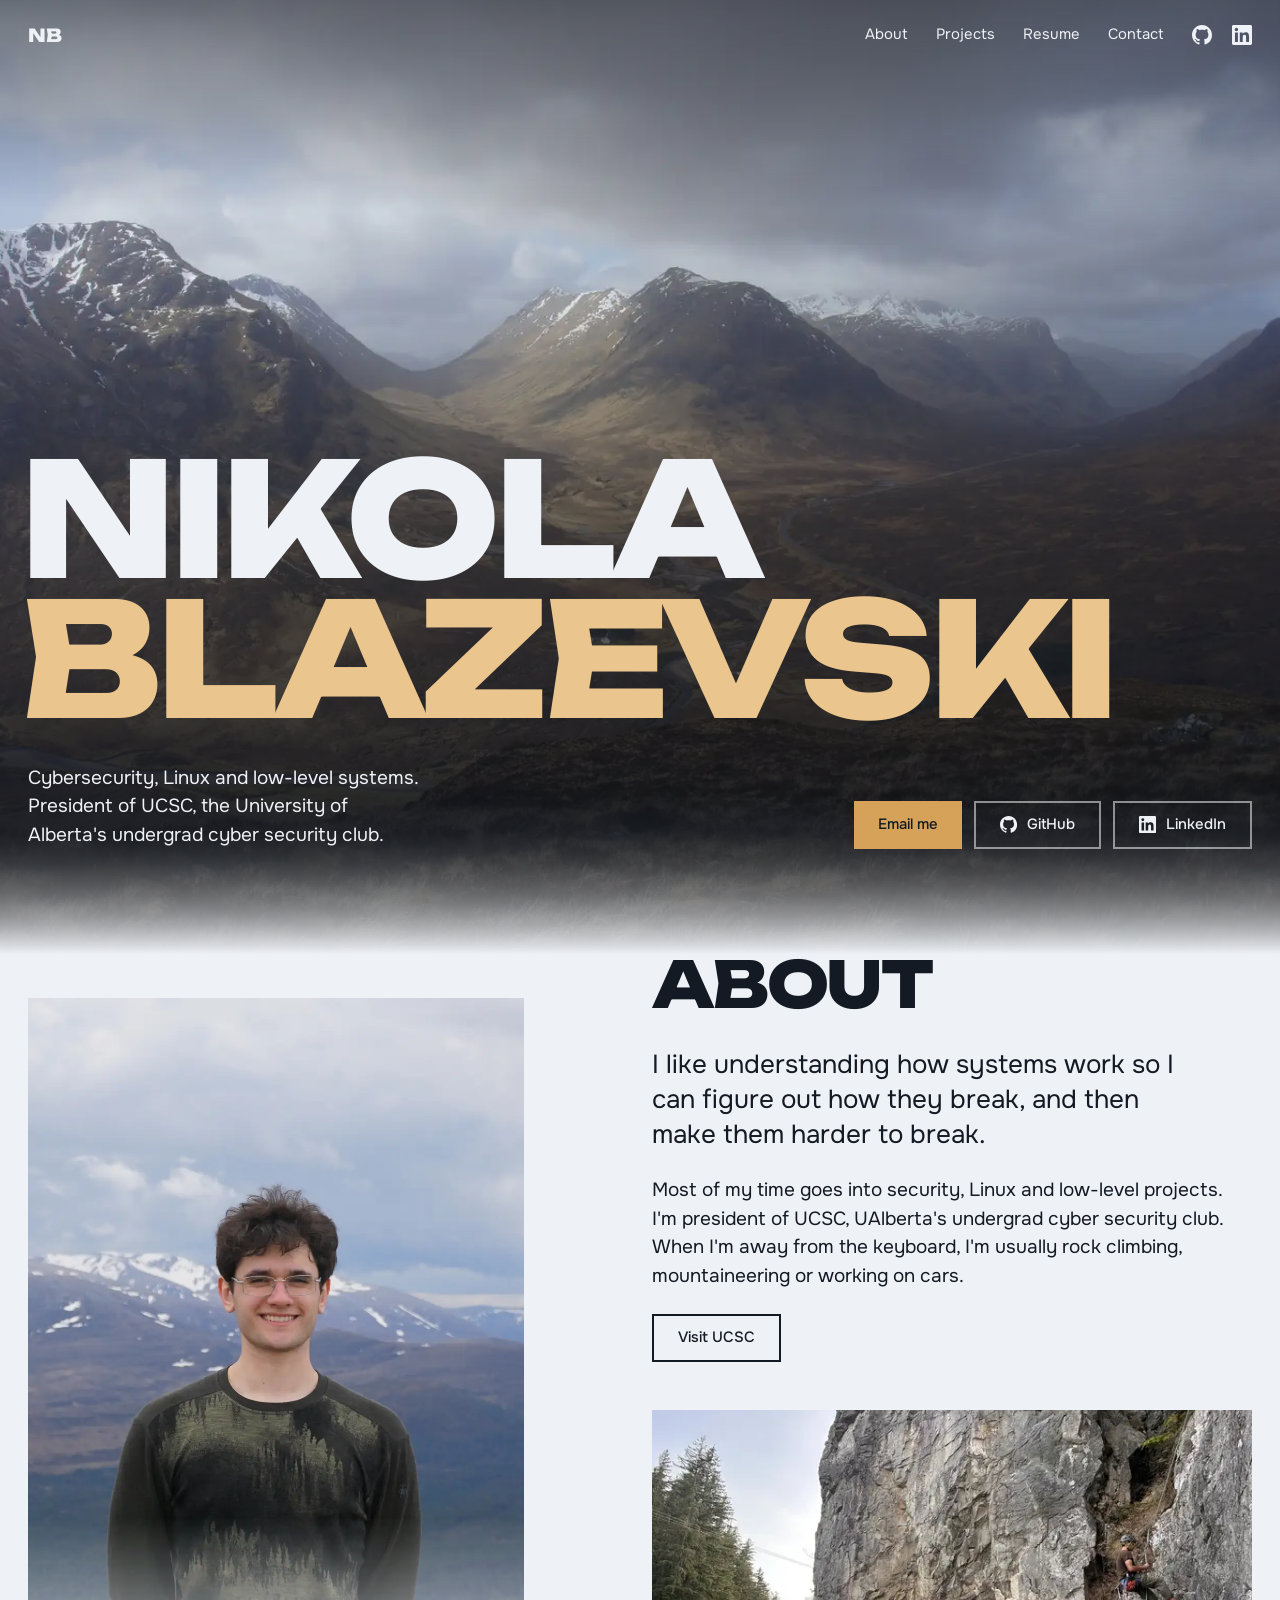
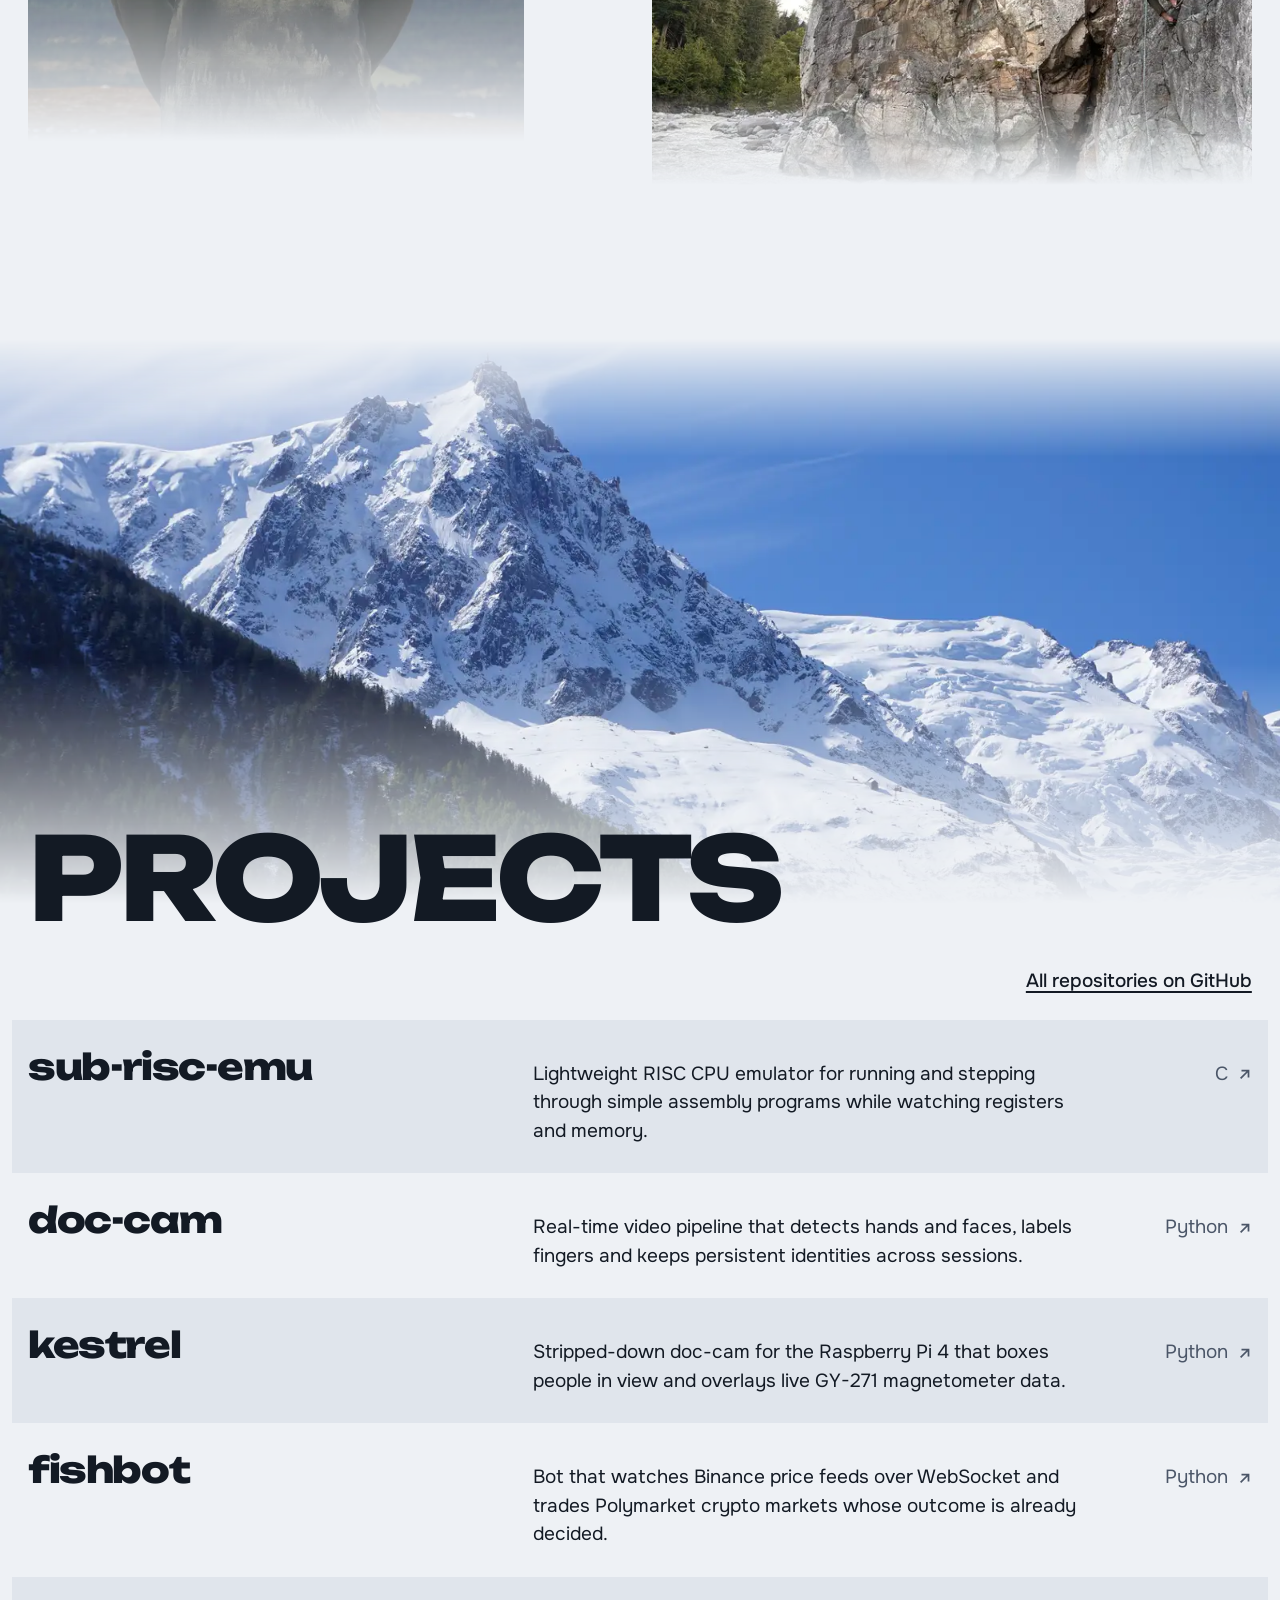
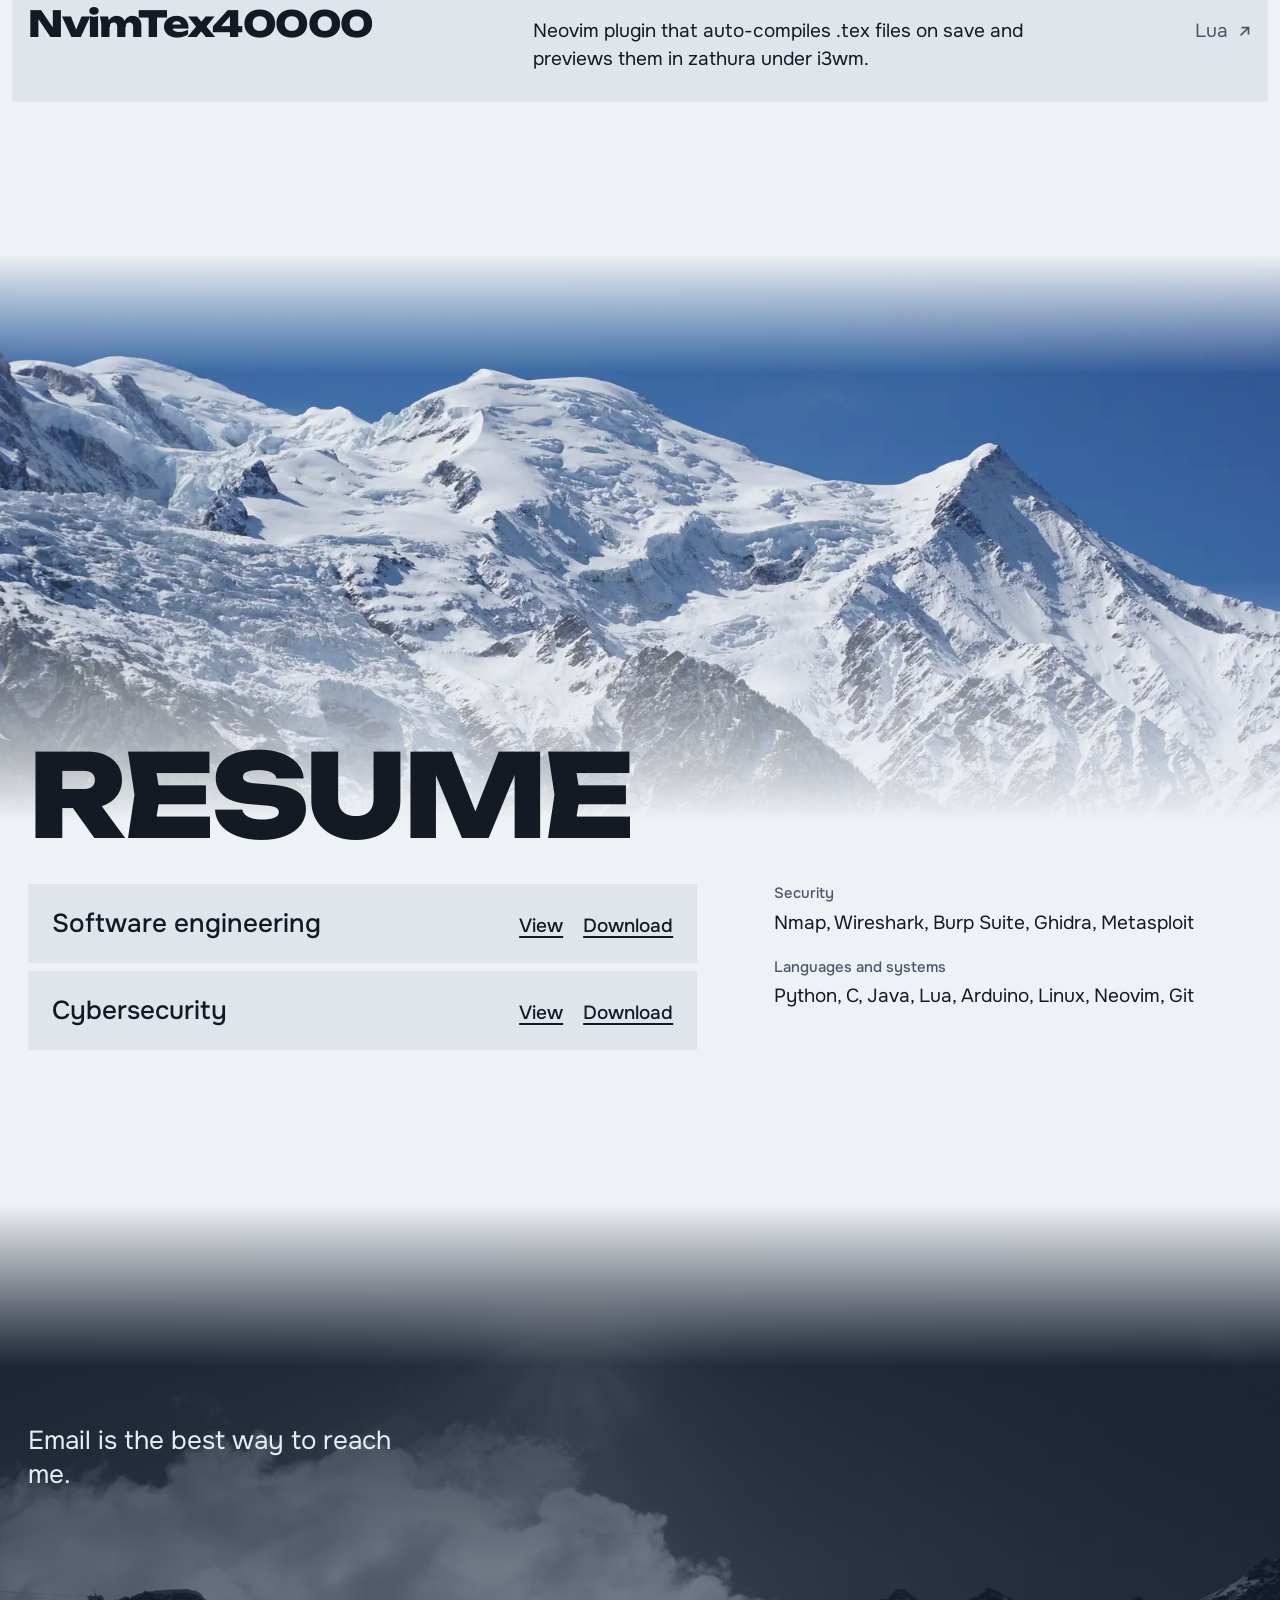
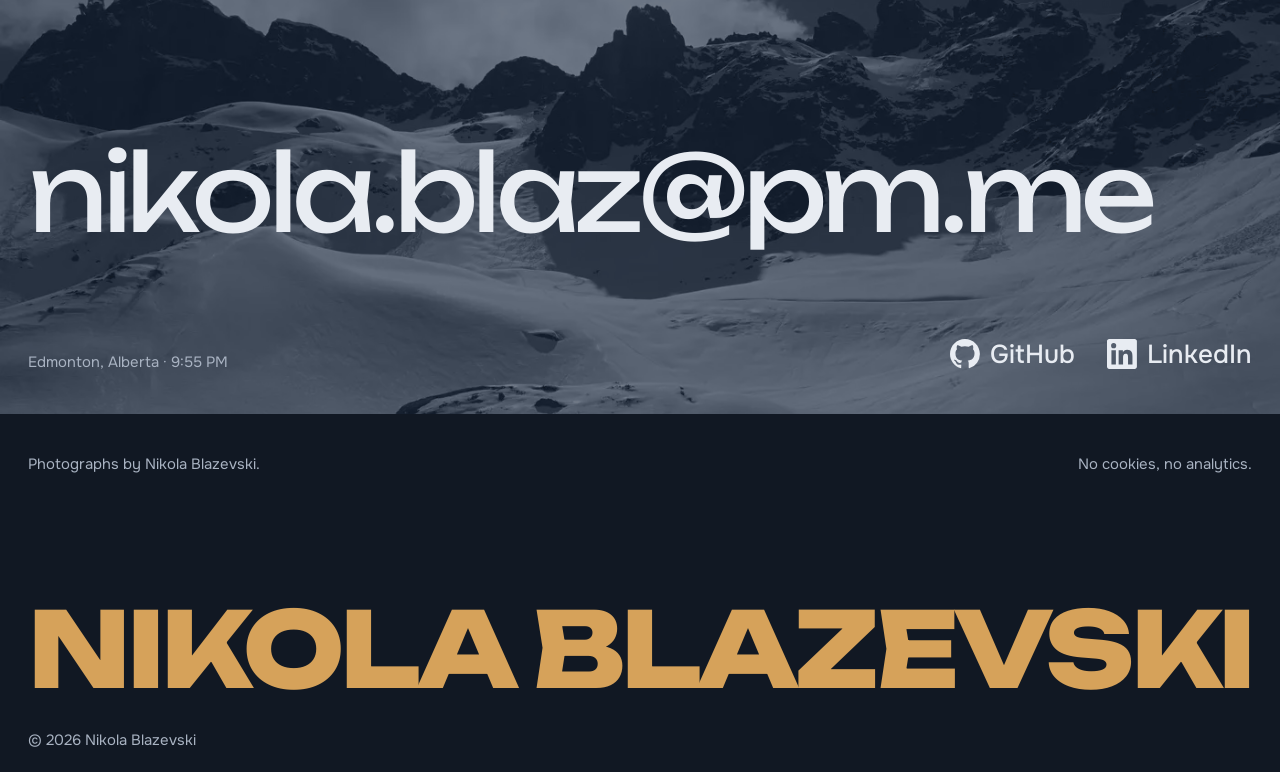
==== commit 674e6e46: "Redesign site around own mountain photography Replace the pixel-art terminal layout with a photo-led" ====
--- a/index.html
+++ b/index.html
@@ -4,227 +4,185 @@
   <meta charset="utf-8">
   <meta name="viewport" content="width=device-width, initial-scale=1">
   <title>Nikola Blazevski</title>
-  <meta name="description" content="Nikola Blazevski — cybersecurity. Projects and contact.">
+  <meta name="description" content="Nikola Blazevski: cybersecurity, Linux and low-level systems. President of UCSC at the University of Alberta.">
+  <link rel="canonical" href="https://nblazevski.ca/">
+  <meta name="theme-color" content="#131a24">
+  <meta property="og:type" content="website">
+  <meta property="og:site_name" content="Nikola Blazevski">
+  <meta property="og:locale" content="en_CA">
+  <meta property="og:url" content="https://nblazevski.ca/">
+  <meta property="og:title" content="Nikola Blazevski">
+  <meta property="og:description" content="Nikola Blazevski: cybersecurity, Linux and low-level systems. President of UCSC at the University of Alberta.">
+  <meta property="og:image" content="https://nblazevski.ca/assets/og-image.jpg">
+  <meta property="og:image:type" content="image/jpeg">
+  <meta property="og:image:width" content="1200">
+  <meta property="og:image:height" content="630">
+  <meta property="og:image:alt" content="Nikola Blazevski standing in front of snowy mountains, beside his name and the line: cybersecurity, Linux and low-level systems">
+  <meta name="twitter:card" content="summary_large_image">
+  <meta name="twitter:title" content="Nikola Blazevski">
+  <meta name="twitter:description" content="Nikola Blazevski: cybersecurity, Linux and low-level systems. President of UCSC at the University of Alberta.">
+  <meta name="twitter:image" content="https://nblazevski.ca/assets/og-image.jpg">
+  <meta name="twitter:image:alt" content="Nikola Blazevski standing in front of snowy mountains, beside his name and the line: cybersecurity, Linux and low-level systems">
   <link rel="icon" href="assets/favicon.svg" type="image/svg+xml">
-  <link rel="preconnect" href="https://fonts.googleapis.com">
-  <link rel="preconnect" href="https://fonts.gstatic.com" crossorigin>
-  <link href="https://fonts.googleapis.com/css2?family=IBM+Plex+Mono:wght@400;500&family=VT323&display=swap" rel="stylesheet">
+  <link rel="apple-touch-icon" href="assets/apple-touch-icon.png">
+  <link rel="preload" href="assets/fonts/unbounded.woff2" as="font" type="font/woff2" crossorigin>
+  <link rel="preload" href="assets/fonts/onest.woff2" as="font" type="font/woff2" crossorigin>
+  <link rel="preload" as="image" imagesrcset="assets/photos/glen-640.webp 640w, assets/photos/glen-1024.webp 1024w, assets/photos/glen-1600.webp 1600w, assets/photos/glen-2400.webp 2400w" imagesizes="100vw" fetchpriority="high">
   <link rel="stylesheet" href="css/style.css">
+  <script>document.documentElement.classList.add("js")</script>
 </head>
 <body>
   <!-- curious? there's a flag somewhere around here. try the console. -->
-  <main class="window">
-    <div class="window__bar">
-      <span>~/nikola/basecamp</span>
-      <span class="window__btns" aria-hidden="true"><i></i><i></i><i></i></span>
+  <a class="skip" href="#main">Skip to content</a>
+
+  <header class="top">
+    <a class="top__mark" href="#top" aria-label="Nikola Blazevski, back to top">NB</a>
+    <nav class="top__nav" aria-label="Sections">
+      <a href="#about">About</a>
+      <a href="#projects">Projects</a>
+      <a href="#resume">Resume</a>
+      <a href="#contact">Contact</a>
+      <a class="top__icon" href="https://github.com/Nikola-Blazevski" target="_blank" rel="noopener" aria-label="GitHub"><svg class="icon" viewBox="0 0 16 16" aria-hidden="true"><path fill="currentColor" d="M8 0C3.58 0 0 3.58 0 8c0 3.54 2.29 6.53 5.47 7.59.4.07.55-.17.55-.38 0-.19-.01-.82-.01-1.49-2.01.37-2.53-.49-2.69-.94-.09-.23-.48-.94-.82-1.13-.28-.15-.68-.52-.01-.53.63-.01 1.08.58 1.23.82.72 1.21 1.87.87 2.33.66.07-.52.28-.87.51-1.07-1.78-.2-3.64-.89-3.64-3.95 0-.87.31-1.59.82-2.15-.08-.2-.36-1.02.08-2.12 0 0 .67-.21 2.2.82.64-.18 1.32-.27 2-.27.68 0 1.36.09 2 .27 1.53-1.04 2.2-.82 2.2-.82.44 1.1.16 1.92.08 2.12.51.56.82 1.27.82 2.15 0 3.07-1.87 3.75-3.65 3.95.29.25.54.73.54 1.48 0 1.07-.01 1.93-.01 2.2 0 .21.15.46.55.38A8.013 8.013 0 0016 8c0-4.42-3.58-8-8-8z"/></svg></a>
+      <a class="top__icon" href="https://www.linkedin.com/in/nikola-blazevski7" target="_blank" rel="noopener" aria-label="LinkedIn"><svg class="icon" viewBox="0 0 24 24" aria-hidden="true"><path fill="currentColor" d="M20.45 20.45h-3.56v-5.57c0-1.33-.02-3.04-1.85-3.04-1.85 0-2.14 1.45-2.14 2.94v5.67H9.35V9h3.41v1.56h.05c.48-.9 1.64-1.85 3.37-1.85 3.6 0 4.27 2.37 4.27 5.46v6.28zM5.34 7.43a2.06 2.06 0 1 1 0-4.13 2.06 2.06 0 0 1 0 4.13zM7.12 20.45H3.56V9h3.56v11.45zM22.22 0H1.77C.79 0 0 .77 0 1.73v20.54C0 23.23.79 24 1.77 24h20.45c.98 0 1.78-.77 1.78-1.73V1.73C24 .77 23.2 0 22.22 0z"/></svg></a>
+    </nav>
+  </header>
+
+  <main id="main">
+    <section class="hero" id="top">
+      <img class="hero__img" src="assets/photos/glen-1024.webp" srcset="assets/photos/glen-640.webp 640w, assets/photos/glen-1024.webp 1024w, assets/photos/glen-1600.webp 1600w, assets/photos/glen-2400.webp 2400w" sizes="100vw" alt="A wide mountain valley under heavy cloud, a river and road winding through brown moorland" width="2400" height="1597" decoding="async" fetchpriority="high">
+      <div class="hero__content">
+        <h1 class="monument">
+          <span class="line"><span class="line__in">Nikola</span></span>
+          <span class="line line--2"><span class="line__in">Blazevski</span></span>
+        </h1>
+        <div class="hero__foot">
+          <p>Cybersecurity, Linux and low-level systems. President of UCSC, the University of Alberta's undergrad cyber security club.</p>
+          <div class="hero__actions">
+            <a class="btn btn--light" href="mailto:nikola.blaz@pm.me">Email me</a>
+            <a class="btn btn--ghost" href="https://github.com/Nikola-Blazevski" target="_blank" rel="noopener"><svg class="icon" viewBox="0 0 16 16" aria-hidden="true"><path fill="currentColor" d="M8 0C3.58 0 0 3.58 0 8c0 3.54 2.29 6.53 5.47 7.59.4.07.55-.17.55-.38 0-.19-.01-.82-.01-1.49-2.01.37-2.53-.49-2.69-.94-.09-.23-.48-.94-.82-1.13-.28-.15-.68-.52-.01-.53.63-.01 1.08.58 1.23.82.72 1.21 1.87.87 2.33.66.07-.52.28-.87.51-1.07-1.78-.2-3.64-.89-3.64-3.95 0-.87.31-1.59.82-2.15-.08-.2-.36-1.02.08-2.12 0 0 .67-.21 2.2.82.64-.18 1.32-.27 2-.27.68 0 1.36.09 2 .27 1.53-1.04 2.2-.82 2.2-.82.44 1.1.16 1.92.08 2.12.51.56.82 1.27.82 2.15 0 3.07-1.87 3.75-3.65 3.95.29.25.54.73.54 1.48 0 1.07-.01 1.93-.01 2.2 0 .21.15.46.55.38A8.013 8.013 0 0016 8c0-4.42-3.58-8-8-8z"/></svg>GitHub</a>
+            <a class="btn btn--ghost" href="https://www.linkedin.com/in/nikola-blazevski7" target="_blank" rel="noopener"><svg class="icon" viewBox="0 0 24 24" aria-hidden="true"><path fill="currentColor" d="M20.45 20.45h-3.56v-5.57c0-1.33-.02-3.04-1.85-3.04-1.85 0-2.14 1.45-2.14 2.94v5.67H9.35V9h3.41v1.56h.05c.48-.9 1.64-1.85 3.37-1.85 3.6 0 4.27 2.37 4.27 5.46v6.28zM5.34 7.43a2.06 2.06 0 1 1 0-4.13 2.06 2.06 0 0 1 0 4.13zM7.12 20.45H3.56V9h3.56v11.45zM22.22 0H1.77C.79 0 0 .77 0 1.73v20.54C0 23.23.79 24 1.77 24h20.45c.98 0 1.78-.77 1.78-1.73V1.73C24 .77 23.2 0 22.22 0z"/></svg>LinkedIn</a>
+          </div>
+        </div>
+      </div>
+    </section>
+
+    <section class="about" id="about">
+      <figure class="about__me" data-reveal>
+        <img src="assets/photos/me-960.webp" srcset="assets/photos/me-480.webp 480w, assets/photos/me-960.webp 960w, assets/photos/me-1400.webp 1400w" sizes="(max-width: 900px) 100vw, 40vw" alt="Nikola Blazevski standing on a hilltop in front of snow-streaked mountains" width="1400" height="2100" decoding="async" loading="lazy">
+      </figure>
+      <div class="about__text">
+        <h2 data-reveal>About</h2>
+        <p class="lead" data-reveal>I like understanding how systems work so I can figure out how they break, and then make them harder to break.</p>
+        <p data-reveal>Most of my time goes into security, Linux and low-level projects. I'm president of UCSC, UAlberta's undergrad cyber security club. When I'm away from the keyboard, I'm usually rock climbing, mountaineering or working on cars.</p>
+        <p data-reveal><a class="btn btn--line" href="https://ucsc-ualberta.github.io/site/index.html" target="_blank" rel="noopener">Visit UCSC</a></p>
+        <figure class="about__climb" data-reveal>
+          <img src="assets/photos/climbing-1024.webp" srcset="assets/photos/climbing-640.webp 640w, assets/photos/climbing-1024.webp 1024w, assets/photos/climbing-1200.webp 1200w, assets/photos/climbing-1600.webp 1600w" sizes="(max-width: 900px) 100vw, 42vw" alt="Nikola abseiling down a grey cliff face above a fast river" width="1600" height="1200" decoding="async" loading="lazy">
+        </figure>
+      </div>
+    </section>
+
+    <section class="work" id="projects">
+      <div class="opener">
+        <img class="opener__img" src="assets/photos/midi-1024.webp" srcset="assets/photos/midi-640.webp 640w, assets/photos/midi-1024.webp 1024w, assets/photos/midi-1600.webp 1600w, assets/photos/midi-2400.webp 2400w" sizes="100vw" alt="" width="2400" height="1600" decoding="async" loading="lazy">
+        <h2>Projects</h2>
+      </div>
+      <div class="work__head">
+        <a class="work__all" href="https://github.com/Nikola-Blazevski?tab=repositories" target="_blank" rel="noopener" data-reveal>All repositories on GitHub</a>
+      </div>
+      <ul class="projects">
+          <li data-reveal>
+            <a class="project" href="https://github.com/Nikola-Blazevski/sub-risc-emu" target="_blank" rel="noopener">
+              <span class="project__name">sub-risc-emu</span>
+              <span class="project__desc">Lightweight RISC CPU emulator for running and stepping through simple assembly programs while watching registers and memory.</span>
+              <span class="project__lang">C <svg class="arrow" viewBox="0 0 16 16" aria-hidden="true"><path fill="currentColor" d="M4 3h9v9h-2V6.4l-7.3 7.3-1.4-1.4L9.6 5H4z"/></svg></span>
+            </a>
+          </li>
+          <li data-reveal>
+            <a class="project" href="https://github.com/Nikola-Blazevski/doc-cam" target="_blank" rel="noopener">
+              <span class="project__name">doc-cam</span>
+              <span class="project__desc">Real-time video pipeline that detects hands and faces, labels fingers and keeps persistent identities across sessions.</span>
+              <span class="project__lang">Python <svg class="arrow" viewBox="0 0 16 16" aria-hidden="true"><path fill="currentColor" d="M4 3h9v9h-2V6.4l-7.3 7.3-1.4-1.4L9.6 5H4z"/></svg></span>
+            </a>
+          </li>
+          <li data-reveal>
+            <a class="project" href="https://github.com/Nikola-Blazevski/kestrel" target="_blank" rel="noopener">
+              <span class="project__name">kestrel</span>
+              <span class="project__desc">Stripped-down doc-cam for the Raspberry Pi 4 that boxes people in view and overlays live GY-271 magnetometer data.</span>
+              <span class="project__lang">Python <svg class="arrow" viewBox="0 0 16 16" aria-hidden="true"><path fill="currentColor" d="M4 3h9v9h-2V6.4l-7.3 7.3-1.4-1.4L9.6 5H4z"/></svg></span>
+            </a>
+          </li>
+          <li data-reveal>
+            <a class="project" href="https://github.com/Nikola-Blazevski/fishbot" target="_blank" rel="noopener">
+              <span class="project__name">fishbot</span>
+              <span class="project__desc">Bot that watches Binance price feeds over WebSocket and trades Polymarket crypto markets whose outcome is already decided.</span>
+              <span class="project__lang">Python <svg class="arrow" viewBox="0 0 16 16" aria-hidden="true"><path fill="currentColor" d="M4 3h9v9h-2V6.4l-7.3 7.3-1.4-1.4L9.6 5H4z"/></svg></span>
+            </a>
+          </li>
+          <li data-reveal>
+            <a class="project" href="https://github.com/Nikola-Blazevski/NvimTex40000" target="_blank" rel="noopener">
+              <span class="project__name">NvimTex40000</span>
+              <span class="project__desc">Neovim plugin that auto-compiles .tex files on save and previews them in zathura under i3wm.</span>
+              <span class="project__lang">Lua <svg class="arrow" viewBox="0 0 16 16" aria-hidden="true"><path fill="currentColor" d="M4 3h9v9h-2V6.4l-7.3 7.3-1.4-1.4L9.6 5H4z"/></svg></span>
+            </a>
+          </li>
+      </ul>
+    </section>
+
+    <section class="resume" id="resume">
+      <div class="opener">
+        <img class="opener__img" src="assets/photos/montblanc-1024.webp" srcset="assets/photos/montblanc-640.webp 640w, assets/photos/montblanc-1024.webp 1024w, assets/photos/montblanc-1600.webp 1600w, assets/photos/montblanc-2400.webp 2400w" sizes="100vw" alt="" width="2400" height="1600" decoding="async" loading="lazy">
+        <h2>Resume</h2>
+      </div>
+      <div class="resume__body">
+      <div>
+        <ul class="docs" data-reveal>
+          <li class="doc" data-file="assets/resume/nikola-blazevski-swe.pdf">
+            <span class="doc__title">Software engineering</span>
+            <span class="doc__links">
+              <a href="assets/resume/nikola-blazevski-swe.pdf" target="_blank" rel="noopener">View</a>
+              <a href="assets/resume/nikola-blazevski-swe.pdf" download>Download</a>
+            </span>
+          </li>
+          <li class="doc" data-file="assets/resume/nikola-blazevski-cyber.pdf">
+            <span class="doc__title">Cybersecurity</span>
+            <span class="doc__links">
+              <a href="assets/resume/nikola-blazevski-cyber.pdf" target="_blank" rel="noopener">View</a>
+              <a href="assets/resume/nikola-blazevski-cyber.pdf" download>Download</a>
+            </span>
+          </li>
+        </ul>
+      </div>
+      <div class="tools" data-reveal>
+        <h3>Security</h3>
+        <p>Nmap, Wireshark, Burp Suite, Ghidra, Metasploit</p>
+        <h3>Languages and systems</h3>
+        <p>Python, C, Java, Lua, Arduino, Linux, Neovim, Git</p>
+      </div>
+      </div>
+    </section>
+
+    <section class="contact" id="contact">
+      <img class="contact__img" src="assets/photos/snow-1024.webp" srcset="assets/photos/snow-640.webp 640w, assets/photos/snow-1024.webp 1024w, assets/photos/snow-1400.webp 1400w" sizes="100vw" alt="" width="1400" height="2100" decoding="async" loading="lazy">
+      <p class="contact__lead" data-reveal>Email is the best way to reach me.</p>
+      <a class="contact__email" href="mailto:nikola.blaz@pm.me" data-reveal>nikola.blaz@<wbr>pm.me</a>
+      <div class="contact__corners">
+        <p>Edmonton, Alberta · <span id="clock"></span></p>
+        <nav class="contact__social" aria-label="Elsewhere">
+          <a href="https://github.com/Nikola-Blazevski" target="_blank" rel="noopener"><svg class="icon" viewBox="0 0 16 16" aria-hidden="true"><path fill="currentColor" d="M8 0C3.58 0 0 3.58 0 8c0 3.54 2.29 6.53 5.47 7.59.4.07.55-.17.55-.38 0-.19-.01-.82-.01-1.49-2.01.37-2.53-.49-2.69-.94-.09-.23-.48-.94-.82-1.13-.28-.15-.68-.52-.01-.53.63-.01 1.08.58 1.23.82.72 1.21 1.87.87 2.33.66.07-.52.28-.87.51-1.07-1.78-.2-3.64-.89-3.64-3.95 0-.87.31-1.59.82-2.15-.08-.2-.36-1.02.08-2.12 0 0 .67-.21 2.2.82.64-.18 1.32-.27 2-.27.68 0 1.36.09 2 .27 1.53-1.04 2.2-.82 2.2-.82.44 1.1.16 1.92.08 2.12.51.56.82 1.27.82 2.15 0 3.07-1.87 3.75-3.65 3.95.29.25.54.73.54 1.48 0 1.07-.01 1.93-.01 2.2 0 .21.15.46.55.38A8.013 8.013 0 0016 8c0-4.42-3.58-8-8-8z"/></svg>GitHub</a>
+          <a href="https://www.linkedin.com/in/nikola-blazevski7" target="_blank" rel="noopener"><svg class="icon" viewBox="0 0 24 24" aria-hidden="true"><path fill="currentColor" d="M20.45 20.45h-3.56v-5.57c0-1.33-.02-3.04-1.85-3.04-1.85 0-2.14 1.45-2.14 2.94v5.67H9.35V9h3.41v1.56h.05c.48-.9 1.64-1.85 3.37-1.85 3.6 0 4.27 2.37 4.27 5.46v6.28zM5.34 7.43a2.06 2.06 0 1 1 0-4.13 2.06 2.06 0 0 1 0 4.13zM7.12 20.45H3.56V9h3.56v11.45zM22.22 0H1.77C.79 0 0 .77 0 1.73v20.54C0 23.23.79 24 1.77 24h20.45c.98 0 1.78-.77 1.78-1.73V1.73C24 .77 23.2 0 22.22 0z"/></svg>LinkedIn</a>
+        </nav>
+      </div>
+    </section>
+  </main>
+
+  <footer class="foot">
+    <div class="foot__row">
+      <p>Photographs by Nikola Blazevski.</p>
+      <p>No cookies, no analytics.</p>
     </div>
-
-    <svg class="scene" viewBox="0 0 192 48" preserveAspectRatio="xMidYMax slice" shape-rendering="crispEdges" aria-hidden="true">
-      <path class="scene__sun" d="M149 6h1v1h-1zM150 6h1v1h-1zM151 6h1v1h-1zM147 7h1v1h-1zM148 7h1v1h-1zM149 7h1v1h-1zM150 7h1v1h-1zM151 7h1v1h-1zM152 7h1v1h-1zM153 7h1v1h-1zM146 8h1v1h-1zM147 8h1v1h-1zM148 8h1v1h-1zM149 8h1v1h-1zM150 8h1v1h-1zM151 8h1v1h-1zM152 8h1v1h-1zM153 8h1v1h-1zM154 8h1v1h-1zM146 9h1v1h-1zM147 9h1v1h-1zM148 9h1v1h-1zM149 9h1v1h-1zM150 9h1v1h-1zM151 9h1v1h-1zM152 9h1v1h-1zM153 9h1v1h-1zM154 9h1v1h-1zM145 10h1v1h-1zM146 10h1v1h-1zM147 10h1v1h-1zM148 10h1v1h-1zM149 10h1v1h-1zM150 10h1v1h-1zM151 10h1v1h-1zM152 10h1v1h-1zM153 10h1v1h-1zM154 10h1v1h-1zM155 10h1v1h-1zM145 11h1v1h-1zM146 11h1v1h-1zM147 11h1v1h-1zM148 11h1v1h-1zM149 11h1v1h-1zM150 11h1v1h-1zM151 11h1v1h-1zM152 11h1v1h-1zM153 11h1v1h-1zM154 11h1v1h-1zM155 11h1v1h-1zM145 12h1v1h-1zM146 12h1v1h-1zM147 12h1v1h-1zM148 12h1v1h-1zM149 12h1v1h-1zM150 12h1v1h-1zM151 12h1v1h-1zM152 12h1v1h-1zM153 12h1v1h-1zM154 12h1v1h-1zM155 12h1v1h-1zM146 13h1v1h-1zM147 13h1v1h-1zM148 13h1v1h-1zM149 13h1v1h-1zM150 13h1v1h-1zM151 13h1v1h-1zM152 13h1v1h-1zM153 13h1v1h-1zM154 13h1v1h-1zM146 14h1v1h-1zM147 14h1v1h-1zM148 14h1v1h-1zM149 14h1v1h-1zM150 14h1v1h-1zM151 14h1v1h-1zM152 14h1v1h-1zM153 14h1v1h-1zM154 14h1v1h-1zM147 15h1v1h-1zM148 15h1v1h-1zM149 15h1v1h-1zM150 15h1v1h-1zM151 15h1v1h-1zM152 15h1v1h-1zM153 15h1v1h-1zM149 16h1v1h-1zM150 16h1v1h-1zM151 16h1v1h-1z"/>
-      <path class="scene__birds" d="M72 7h1v1h-1zM73 8h1v1h-1zM74 7h1v1h-1zM79 5h1v1h-1zM80 6h1v1h-1zM81 5h1v1h-1zM84 9h1v1h-1zM85 10h1v1h-1zM86 9h1v1h-1z"/>
-      <path class="scene__far" d="M0 18h5v30h-5zM5 19h21v29h-21zM26 20h5v28h-5zM31 21h2v27h-2zM33 20h4v28h-4zM37 19h3v29h-3zM40 18h4v30h-4zM44 17h4v31h-4zM48 18h4v30h-4zM52 19h5v29h-5zM57 20h8v28h-8zM65 21h3v27h-3zM68 22h2v26h-2zM70 23h2v25h-2zM72 24h2v24h-2zM74 25h1v23h-1zM75 26h2v22h-2zM77 27h3v21h-3zM80 28h6v20h-6zM86 27h15v21h-15zM101 26h4v22h-4zM105 25h2v23h-2zM107 24h3v24h-3zM110 23h3v25h-3zM113 22h6v26h-6zM119 23h5v25h-5zM124 24h6v24h-6zM130 23h5v25h-5zM135 22h15v26h-15zM150 21h2v27h-2zM152 20h2v28h-2zM154 19h2v29h-2zM156 18h2v30h-2zM158 17h2v31h-2zM160 16h11v32h-11zM171 17h12v31h-12zM183 18h3v30h-3zM186 19h2v29h-2zM188 20h2v28h-2zM190 21h1v27h-1zM191 22h1v26h-1z"/>
-      <path class="scene__snow" d="M0 18h1v2h-1zM1 18h1v2h-1zM2 18h1v2h-1zM3 18h1v2h-1zM4 18h1v2h-1zM5 19h1v2h-1zM6 19h1v2h-1zM7 19h1v2h-1zM8 19h1v2h-1zM9 19h1v2h-1zM10 19h1v2h-1zM11 19h1v2h-1zM12 19h1v2h-1zM13 19h1v2h-1zM14 19h1v2h-1zM15 19h1v2h-1zM16 19h1v2h-1zM17 19h1v2h-1zM18 19h1v2h-1zM19 19h1v2h-1zM20 19h1v2h-1zM21 19h1v2h-1zM22 19h1v2h-1zM23 19h1v2h-1zM24 19h1v2h-1zM25 19h1v2h-1zM37 19h1v2h-1zM38 19h1v2h-1zM39 19h1v2h-1zM40 18h1v2h-1zM41 18h1v2h-1zM42 18h1v2h-1zM43 18h1v2h-1zM44 17h1v2h-1zM45 17h1v2h-1zM46 17h1v2h-1zM47 17h1v2h-1zM48 18h1v2h-1zM49 18h1v2h-1zM50 18h1v2h-1zM51 18h1v2h-1zM52 19h1v2h-1zM53 19h1v2h-1zM54 19h1v2h-1zM55 19h1v2h-1zM56 19h1v2h-1zM154 19h1v2h-1zM155 19h1v2h-1zM156 18h1v2h-1zM157 18h1v2h-1zM158 17h1v2h-1zM159 17h1v2h-1zM160 16h1v2h-1zM161 16h1v2h-1zM162 16h1v2h-1zM163 16h1v2h-1zM164 16h1v2h-1zM165 16h1v2h-1zM166 16h1v2h-1zM167 16h1v2h-1zM168 16h1v2h-1zM169 16h1v2h-1zM170 16h1v2h-1zM171 17h1v2h-1zM172 17h1v2h-1zM173 17h1v2h-1zM174 17h1v2h-1zM175 17h1v2h-1zM176 17h1v2h-1zM177 17h1v2h-1zM178 17h1v2h-1zM179 17h1v2h-1zM180 17h1v2h-1zM181 17h1v2h-1zM182 17h1v2h-1zM183 18h1v2h-1zM184 18h1v2h-1zM185 18h1v2h-1zM186 19h1v2h-1zM187 19h1v2h-1z"/>
-      <path class="scene__tower" d="M44 8h1v9h-1zM43 11h3v1h-3zM42 15h5v1h-5zM43 16h1v1h-1zM45 16h1v1h-1z"/>
-      <path class="scene__beacon" d="M44 6h1v2h-1z"/>
-      <path class="scene__near" d="M0 31h7v17h-7zM7 32h8v16h-8zM15 33h4v15h-4zM19 34h2v14h-2zM21 35h2v13h-2zM23 36h4v12h-4zM27 37h2v11h-2zM29 36h14v12h-14zM43 35h4v13h-4zM47 34h6v14h-6zM53 35h14v13h-14zM67 36h6v12h-6zM73 35h3v13h-3zM76 34h3v14h-3zM79 33h3v15h-3zM82 32h7v16h-7zM89 31h4v17h-4zM93 30h3v18h-3zM96 31h4v17h-4zM100 32h3v16h-3zM103 33h8v15h-8zM111 34h6v14h-6zM117 35h4v13h-4zM121 34h4v14h-4zM125 33h6v15h-6zM131 34h7v14h-7zM138 35h6v13h-6zM144 36h3v12h-3zM147 37h4v11h-4zM151 38h3v10h-3zM154 37h5v11h-5zM159 36h7v12h-7zM166 35h3v13h-3zM169 34h2v14h-2zM171 33h3v15h-3zM174 32h5v16h-5zM179 33h13v15h-13z"/>
-      <path class="scene__trees" d="M3 23h1v1h-1zM2 24h3v1h-3zM1 25h5v1h-5zM1 26h5v1h-5zM0 27h7v1h-7zM0 28h7v1h-7zM-1 29h9v1h-9zM3 30h1v2h-1zM12 26h1v1h-1zM11 27h3v1h-3zM10 28h5v1h-5zM10 29h5v1h-5zM9 30h7v1h-7zM12 31h1v2h-1zM24 31h1v1h-1zM23 32h3v1h-3zM22 33h5v1h-5zM22 34h5v1h-5zM21 35h7v1h-7zM24 36h1v2h-1zM36 32h1v1h-1zM35 33h3v1h-3zM34 34h5v1h-5zM34 35h5v1h-5zM33 36h7v1h-7zM36 37h1v2h-1zM41 30h1v1h-1zM40 31h3v1h-3zM39 32h5v1h-5zM39 33h5v1h-5zM38 34h7v1h-7zM41 35h1v2h-1zM50 24h1v1h-1zM49 25h3v1h-3zM48 26h5v1h-5zM48 27h5v1h-5zM47 28h7v1h-7zM47 29h7v1h-7zM46 30h9v1h-9zM46 31h9v1h-9zM45 32h11v1h-11zM50 33h1v2h-1zM55 31h1v1h-1zM54 32h3v1h-3zM53 33h5v1h-5zM53 34h5v1h-5zM52 35h7v1h-7zM55 36h1v2h-1zM64 31h1v1h-1zM63 32h3v1h-3zM62 33h5v1h-5zM62 34h5v1h-5zM61 35h7v1h-7zM64 36h1v2h-1zM68 31h1v1h-1zM67 32h3v1h-3zM66 33h5v1h-5zM66 34h5v1h-5zM65 35h7v1h-7zM65 36h7v1h-7zM68 37h1v2h-1zM83 28h1v1h-1zM82 29h3v1h-3zM81 30h5v1h-5zM81 31h5v1h-5zM80 32h7v1h-7zM83 33h1v2h-1zM95 20h1v1h-1zM94 21h3v1h-3zM93 22h5v1h-5zM93 23h5v1h-5zM92 24h7v1h-7zM92 25h7v1h-7zM91 26h9v1h-9zM91 27h9v1h-9zM90 28h11v1h-11zM95 29h1v2h-1zM100 28h1v1h-1zM99 29h3v1h-3zM98 30h5v1h-5zM98 31h5v1h-5zM97 32h7v1h-7zM100 33h1v2h-1zM105 26h1v1h-1zM104 27h3v1h-3zM103 28h5v1h-5zM103 29h5v1h-5zM102 30h7v1h-7zM102 31h7v1h-7zM101 32h9v1h-9zM105 33h1v2h-1zM110 29h1v1h-1zM109 30h3v1h-3zM108 31h5v1h-5zM108 32h5v1h-5zM107 33h7v1h-7zM110 34h1v2h-1zM117 28h1v1h-1zM116 29h3v1h-3zM115 30h5v1h-5zM115 31h5v1h-5zM114 32h7v1h-7zM114 33h7v1h-7zM117 34h1v2h-1zM129 27h1v1h-1zM128 28h3v1h-3zM127 29h5v1h-5zM127 30h5v1h-5zM126 31h7v1h-7zM126 32h7v1h-7zM129 33h1v2h-1zM133 30h1v1h-1zM132 31h3v1h-3zM131 32h5v1h-5zM131 33h5v1h-5zM130 34h7v1h-7zM133 35h1v2h-1zM137 28h1v1h-1zM136 29h3v1h-3zM135 30h5v1h-5zM135 31h5v1h-5zM134 32h7v1h-7zM134 33h7v1h-7zM137 34h1v2h-1zM152 29h1v1h-1zM151 30h3v1h-3zM150 31h5v1h-5zM150 32h5v1h-5zM149 33h7v1h-7zM149 34h7v1h-7zM148 35h9v1h-9zM148 36h9v1h-9zM147 37h11v1h-11zM152 38h1v2h-1zM161 27h1v1h-1zM160 28h3v1h-3zM159 29h5v1h-5zM159 30h5v1h-5zM158 31h7v1h-7zM158 32h7v1h-7zM157 33h9v1h-9zM157 34h9v1h-9zM156 35h11v1h-11zM161 36h1v2h-1zM168 28h1v1h-1zM167 29h3v1h-3zM166 30h5v1h-5zM166 31h5v1h-5zM165 32h7v1h-7zM165 33h7v1h-7zM168 34h1v2h-1zM183 26h1v1h-1zM182 27h3v1h-3zM181 28h5v1h-5zM181 29h5v1h-5zM180 30h7v1h-7zM180 31h7v1h-7zM183 32h1v2h-1z"/>
-      <path class="scene__ground" d="M0 44h192v4h-192z"/>
-    </svg>
-
-    <div class="page">
-      <header class="intro">
-        <p class="prompt">&gt; whoami</p>
-        <h1>Nikola Blazevski<span class="cursor" aria-hidden="true"></span></h1>
-        <nav class="links">
-          <a href="https://github.com/Nikola-Blazevski" target="_blank" rel="noopener">[github]</a>
-          <a href="https://www.linkedin.com/in/nikola-blazevski7" target="_blank" rel="noopener">[linkedin]</a>
-          <a href="mailto:nikola.blaz@pm.me">[email]</a>
-          <a href="#projects">[projects]</a>
-          <a href="#resume">[resume]</a>
-        </nav>
-      </header>
-
-      <section id="about">
-        <h2>About</h2>
-        <div class="term" role="img" aria-label="Terminal output: field cybersecurity; role president of UCSC; terrain networks and low-level systems; basecamp Canada; off-hours touching grass.">
-          <p class="term__cmd"><span class="term__ps">$</span> ./recon --target nikola</p>
-          <p class="term__line"><span class="term__ok">[+]</span> field<span class="term__dots"></span>cybersecurity</p>
-          <p class="term__line"><span class="term__ok">[+]</span> role<span class="term__dots"></span>president, ucsc</p>
-          <p class="term__line"><span class="term__ok">[+]</span> terrain<span class="term__dots"></span>networks · low-level</p>
-          <p class="term__line"><span class="term__ok">[+]</span> basecamp<span class="term__dots"></span>canada</p>
-          <p class="term__line"><span class="term__ok">[+]</span> off-hours<span class="term__dots"></span>touching grass</p>
-          <p class="term__line term__done">scan complete. 0 vulnerabilities found (that I'll admit to).</p>
-        </div>
-        <p class="about__text">
-          I like understanding how systems work so I can figure out how they break, and then
-          make them harder to break. Most of my time goes into security, Linux and low-level projects.
-          When I'm away from the keyboard, I'm usually rock climbing, mountaineering or working on cars.
-        </p>
-        <aside class="callout">
-          <p><b>UCSC</b>: UAlberta's undergrad cyber security club</p>
-          <a class="callout__btn" href="https://ucsc-ualberta.github.io/site/index.html" target="_blank" rel="noopener">check out UCSC →</a>
-        </aside>
-      </section>
-
-      <section id="projects">
-        <h2>Projects</h2>
-        <div class="projects">
-          <article class="project">
-            <a class="project__photo" href="https://github.com/Nikola-Blazevski/sub-risc-emu" target="_blank" rel="noopener" tabindex="-1" aria-hidden="true">
-              <img src="https://opengraph.githubassets.com/1/Nikola-Blazevski/sub-risc-emu" alt="" loading="lazy" width="1200" height="600">
-            </a>
-            <div class="project__body">
-              <div class="project__head">
-                <h3><a href="https://github.com/Nikola-Blazevski/sub-risc-emu" target="_blank" rel="noopener">sub-risc-emu</a></h3>
-                <span class="project__dots" aria-hidden="true"></span>
-                <span class="project__lang">C</span>
-              </div>
-              <p class="project__desc">Lightweight RISC CPU emulator for running and stepping through simple assembly programs while watching registers and memory.</p>
-            </div>
-          </article>
-          <article class="project">
-            <a class="project__photo" href="https://github.com/Nikola-Blazevski/doc-cam" target="_blank" rel="noopener" tabindex="-1" aria-hidden="true">
-              <img src="https://opengraph.githubassets.com/1/Nikola-Blazevski/doc-cam" alt="" loading="lazy" width="1200" height="600">
-            </a>
-            <div class="project__body">
-              <div class="project__head">
-                <h3><a href="https://github.com/Nikola-Blazevski/doc-cam" target="_blank" rel="noopener">doc-cam</a></h3>
-                <span class="project__dots" aria-hidden="true"></span>
-                <span class="project__lang">Python</span>
-              </div>
-              <p class="project__desc">Real-time video pipeline that detects hands and faces, labels fingers and keeps persistent identities across sessions.</p>
-            </div>
-          </article>
-          <article class="project">
-            <a class="project__photo" href="https://github.com/Nikola-Blazevski/kestrel" target="_blank" rel="noopener" tabindex="-1" aria-hidden="true">
-              <img src="https://opengraph.githubassets.com/1/Nikola-Blazevski/kestrel" alt="" loading="lazy" width="1200" height="600">
-            </a>
-            <div class="project__body">
-              <div class="project__head">
-                <h3><a href="https://github.com/Nikola-Blazevski/kestrel" target="_blank" rel="noopener">kestrel</a></h3>
-                <span class="project__dots" aria-hidden="true"></span>
-                <span class="project__lang">Python</span>
-              </div>
-              <p class="project__desc">Stripped-down doc-cam for the Raspberry Pi 4 that boxes people in view and overlays live GY-271 magnetometer data.</p>
-            </div>
-          </article>
-          <article class="project">
-            <a class="project__photo" href="https://github.com/Nikola-Blazevski/fishbot" target="_blank" rel="noopener" tabindex="-1" aria-hidden="true">
-              <img src="https://opengraph.githubassets.com/1/Nikola-Blazevski/fishbot" alt="" loading="lazy" width="1200" height="600">
-            </a>
-            <div class="project__body">
-              <div class="project__head">
-                <h3><a href="https://github.com/Nikola-Blazevski/fishbot" target="_blank" rel="noopener">fishbot</a></h3>
-                <span class="project__dots" aria-hidden="true"></span>
-                <span class="project__lang">Python</span>
-              </div>
-              <p class="project__desc">Bot that watches Binance price feeds over WebSocket and trades Polymarket crypto markets whose outcome is already decided.</p>
-            </div>
-          </article>
-          <article class="project">
-            <a class="project__photo" href="https://github.com/Nikola-Blazevski/NvimTex40000" target="_blank" rel="noopener" tabindex="-1" aria-hidden="true">
-              <img src="https://opengraph.githubassets.com/1/Nikola-Blazevski/NvimTex40000" alt="" loading="lazy" width="1200" height="600">
-            </a>
-            <div class="project__body">
-              <div class="project__head">
-                <h3><a href="https://github.com/Nikola-Blazevski/NvimTex40000" target="_blank" rel="noopener">NvimTex40000</a></h3>
-                <span class="project__dots" aria-hidden="true"></span>
-                <span class="project__lang">Lua</span>
-              </div>
-              <p class="project__desc">Neovim plugin that auto-compiles .tex files on save and previews them in zathura under i3wm.</p>
-            </div>
-          </article>
-          <article class="project">
-            <a class="project__photo" href="https://github.com/Nikola-Blazevski/mass-audio-renamer" target="_blank" rel="noopener" tabindex="-1" aria-hidden="true">
-              <img src="https://opengraph.githubassets.com/1/Nikola-Blazevski/mass-audio-renamer" alt="" loading="lazy" width="1200" height="600">
-            </a>
-            <div class="project__body">
-              <div class="project__head">
-                <h3><a href="https://github.com/Nikola-Blazevski/mass-audio-renamer" target="_blank" rel="noopener">mass-audio-renamer</a></h3>
-                <span class="project__dots" aria-hidden="true"></span>
-                <span class="project__lang">Python</span>
-              </div>
-              <p class="project__desc">Script that walks a directory tree and batch-converts .m4a, .wav and .flac files with FFmpeg.</p>
-            </div>
-          </article>
-        </div>
-        <p class="more"><a href="https://github.com/Nikola-Blazevski?tab=repositories" target="_blank" rel="noopener">[see everything on github →]</a></p>
-      </section>
-
-      <section id="resume">
-        <h2>Resume</h2>
-        <div class="resumes">
-          <article class="resume" data-file="assets/resume/nikola-blazevski-swe.pdf">
-            <div class="resume__paper" aria-hidden="true">
-              <span class="resume__tag">SWE</span>
-              <i></i><i></i><i></i><i></i><i></i><i></i>
-            </div>
-            <div class="resume__body">
-              <h3>Software Engineering</h3>
-              <p class="resume__blurb">Development, systems programming and the projects above.</p>
-              <div class="resume__actions">
-                <a class="btn" href="assets/resume/nikola-blazevski-swe.pdf" target="_blank" rel="noopener">[view]</a>
-                <a class="btn" href="assets/resume/nikola-blazevski-swe.pdf" download>[download]</a>
-              </div>
-              <p class="resume__missing" hidden>PDF not uploaded yet</p>
-            </div>
-          </article>
-          <article class="resume" data-file="assets/resume/nikola-blazevski-cyber.pdf">
-            <div class="resume__paper" aria-hidden="true">
-              <span class="resume__tag">CYBER</span>
-              <i></i><i></i><i></i><i></i><i></i><i></i>
-            </div>
-            <div class="resume__body">
-              <h3>Cybersecurity</h3>
-              <p class="resume__blurb">Security work, tooling and the fundamentals underneath.</p>
-              <div class="resume__actions">
-                <a class="btn" href="assets/resume/nikola-blazevski-cyber.pdf" target="_blank" rel="noopener">[view]</a>
-                <a class="btn" href="assets/resume/nikola-blazevski-cyber.pdf" download>[download]</a>
-              </div>
-              <p class="resume__missing" hidden>PDF not uploaded yet</p>
-            </div>
-          </article>
-        </div>
-      </section>
-
-      <section id="tools">
-        <h2>Tools</h2>
-        <p class="tools__label">security</p>
-        <ul class="tools">
-          <li>Nmap</li><li>Wireshark</li><li>Burp Suite</li><li>Ghidra</li>
-          <li>Metasploit</li>
-        </ul>
-        <p class="tools__label">languages &amp; systems</p>
-        <ul class="tools">
-          <li>Python</li><li>C</li><li>Java</li><li>Lua</li>
-          <li>Arduino</li><li>Linux</li><li>Neovim</li><li>Git</li>
-        </ul>
-      </section>
-
-      <section id="contact">
-        <h2>Find me</h2>
-        <div class="contact">
-          <a class="contact__card" href="https://github.com/Nikola-Blazevski" target="_blank" rel="noopener">
-            <svg viewBox="0 0 16 16" aria-hidden="true"><path fill="currentColor" d="M8 0C3.58 0 0 3.58 0 8c0 3.54 2.29 6.53 5.47 7.59.4.07.55-.17.55-.38 0-.19-.01-.82-.01-1.49-2.01.37-2.53-.49-2.69-.94-.09-.23-.48-.94-.82-1.13-.28-.15-.68-.52-.01-.53.63-.01 1.08.58 1.23.82.72 1.21 1.87.87 2.33.66.07-.52.28-.87.51-1.07-1.78-.2-3.64-.89-3.64-3.95 0-.87.31-1.59.82-2.15-.08-.2-.36-1.02.08-2.12 0 0 .67-.21 2.2.82.64-.18 1.32-.27 2-.27.68 0 1.36.09 2 .27 1.53-1.04 2.2-.82 2.2-.82.44 1.1.16 1.92.08 2.12.51.56.82 1.27.82 2.15 0 3.07-1.87 3.75-3.65 3.95.29.25.54.73.54 1.48 0 1.07-.01 1.93-.01 2.2 0 .21.15.46.55.38A8.013 8.013 0 0016 8c0-4.42-3.58-8-8-8z"/></svg>
-            <span><b>GitHub</b><small>@Nikola-Blazevski</small></span>
-          </a>
-          <a class="contact__card" href="https://www.linkedin.com/in/nikola-blazevski7" target="_blank" rel="noopener">
-            <svg viewBox="0 0 24 24" aria-hidden="true"><path fill="currentColor" d="M20.45 20.45h-3.56v-5.57c0-1.33-.02-3.04-1.85-3.04-1.85 0-2.14 1.45-2.14 2.94v5.67H9.35V9h3.41v1.56h.05c.48-.9 1.64-1.85 3.37-1.85 3.6 0 4.27 2.37 4.27 5.46v6.28zM5.34 7.43a2.06 2.06 0 1 1 0-4.13 2.06 2.06 0 0 1 0 4.13zM7.12 20.45H3.56V9h3.56v11.45zM22.22 0H1.77C.79 0 0 .77 0 1.73v20.54C0 23.23.79 24 1.77 24h20.45c.98 0 1.78-.77 1.78-1.73V1.73C24 .77 23.2 0 22.22 0z"/></svg>
-            <span><b>LinkedIn</b><small>nikola-blazevski7</small></span>
-          </a>
-          <a class="contact__card" href="mailto:nikola.blaz@pm.me">
-            <svg viewBox="0 0 24 24" aria-hidden="true"><path fill="currentColor" d="M2 4h20v16H2V4zm2 2v.6l8 5.4 8-5.4V6H4zm16 3-8 5.4L4 9v9h16V9z"/></svg>
-            <span><b>Email</b><small>nikola.blaz@pm.me</small></span>
-          </a>
-        </div>
-      </section>
-    </div>
-
-    <footer class="statusbar">
-      <span>© <span id="year"></span> Nikola Blazevski</span>
-      <span>no cookies · no analytics · best viewed outdoors</span>
-    </footer>
-  </main>
+    <svg class="wordmark" viewBox="0 0 1600 150" aria-hidden="true"><text x="0" y="132">NIKOLA BLAZEVSKI</text></svg>
+    <p class="foot__legal">© <span id="year">2026</span> Nikola Blazevski</p>
+  </footer>
 
   <script src="js/main.js" defer></script>
 </body>
--- a/css/style.css
+++ b/css/style.css
@@ -1,336 +1,335 @@
+@font-face {
+  font-family: "Unbounded";
+  src: url("../assets/fonts/unbounded.woff2") format("woff2");
+  font-weight: 200 900;
+  font-display: swap;
+}
+@font-face {
+  font-family: "Onest";
+  src: url("../assets/fonts/onest.woff2") format("woff2");
+  font-weight: 100 900;
+  font-display: swap;
+}
+
 :root {
-  --beige: #dcc6a4;
-  --beige-lt: #e9dbc3;
-  --brown: #6b3a2a;
-  --brown-dk: #2e1a12;
-
-  --bg: var(--beige);
-  --panel: var(--beige-lt);
-  --text: var(--brown-dk);
-  --muted: #6e5240;
-  --accent: var(--brown);
-  --edge: var(--brown-dk);
-  --bar-text: var(--beige-lt);
-  --topo-img: url("data:image/svg+xml,%3Csvg xmlns=%22http://www.w3.org/2000/svg%22 width=%22520%22 height=%22520%22%3E%3Cpath d=%22M126 120L126 122L125 124L124 125L121 126L120 126L119 128L118 129L117 132L116 135L114 137L111 137L108 136L106 134L104 132L103 130L101 129L99 129L96 128L93 127L92 125L92 123L93 121L94 119L95 117L96 116L96 114L96 112L97 110L99 109L102 109L105 110L107 110L109 110L110 109L113 107L116 105L120 104L123 105L125 107L126 109L126 112L125 115L125 117L126 118ZM143 120L143 124L141 127L137 130L133 131L129 133L127 135L126 139L125 144L122 150L117 154L112 155L106 153L101 149L98 144L95 141L92 139L87 138L82 137L76 134L73 131L73 126L75 122L78 118L80 115L81 112L81 108L82 104L84 100L88 98L94 98L99 99L104 100L107 100L111 98L116 94L122 90L129 88L136 89L140 93L142 99L141 104L140 109L140 113L141 116ZM159 120L159 126L156 131L151 135L144 137L139 139L136 143L134 148L132 156L128 164L121 170L112 172L104 169L97 163L92 156L88 151L83 148L76 147L67 145L60 141L55 136L55 129L58 123L62 117L65 112L67 107L67 102L68 95L71 90L78 87L86 87L94 89L101 90L106 90L111 87L119 81L128 75L139 73L149 74L155 80L157 88L157 97L155 104L155 110L157 115ZM175 120L175 127L172 134L164 139L156 143L148 146L144 150L142 158L139 168L134 179L125 187L113 190L101 186L92 177L86 168L80 161L74 157L64 155L53 153L43 149L37 141L36 133L40 124L46 116L50 110L52 103L52 96L54 87L58 80L67 76L78 76L89 78L98 81L105 80L112 76L121 68L134 60L149 57L161 59L170 67L173 78L172 89L171 98L170 106L172 113ZM191 120L192 129L187 138L178 144L167 149L158 152L153 158L150 167L147 180L140 194L129 204L114 207L99 202L88 192L79 180L73 172L64 167L53 164L39 161L26 156L18 147L18 136L23 125L30 116L36 107L38 99L38 89L40 79L45 70L56 65L70 65L84 68L95 71L103 70L112 64L124 55L140 46L158 41L174 44L185 53L189 67L188 81L186 93L186 103L188 111ZM208 120L208 131L203 141L192 149L179 154L168 159L161 165L158 177L154 192L146 209L132 221L115 224L97 218L83 206L73 193L65 182L55 176L41 173L25 170L9 163L0 152L-1 139L5 126L14 115L21 105L23 95L24 83L25 71L32 60L45 54L62 53L78 57L92 61L102 60L113 53L127 42L146 31L168 25L187 28L200 40L205 56L203 73L201 88L201 99L204 109ZM728 120L728 131L723 141L712 149L699 154L688 159L681 165L678 177L674 192L666 209L652 221L635 224L617 218L603 206L593 193L585 182L575 176L561 173L545 170L529 163L520 152L519 139L525 126L534 115L541 105L543 95L544 83L545 71L552 60L565 54L582 53L598 57L612 61L622 60L633 53L647 42L666 31L688 25L707 28L720 40L725 56L723 73L721 88L721 99L724 109ZM224 120L225 133L218 145L205 154L190 160L177 165L170 173L166 186L161 204L152 224L136 238L115 242L95 235L79 221L67 205L58 192L46 185L30 182L10 178L-8 170L-18 157L-19 142L-12 127L-2 114L6 102L9 91L9 77L11 63L20 50L35 43L54 42L73 47L89 51L101 50L113 42L130 29L152 16L177 9L200 13L215 27L220 46L219 66L216 82L216 96L219 108ZM224 640L225 653L218 665L205 674L190 680L177 685L170 693L166 706L161 724L152 744L136 758L115 762L95 755L79 741L67 725L58 712L46 705L30 702L10 698L-8 690L-18 677L-19 662L-12 647L-2 634L6 622L9 611L9 597L11 583L20 570L35 563L54 562L73 567L89 571L101 570L113 562L130 549L152 536L177 529L200 533L215 547L220 566L219 586L216 602L216 616L219 628ZM744 120L745 133L738 145L725 154L710 160L697 165L690 173L686 186L681 204L672 224L656 238L635 242L615 235L599 221L587 205L578 192L566 185L550 182L530 178L512 170L502 157L501 142L508 127L518 114L526 102L529 91L529 77L531 63L540 50L555 43L574 42L593 47L609 51L621 50L633 42L650 29L672 16L697 9L720 13L735 27L740 46L739 66L736 82L736 96L739 108ZM744 640L745 653L738 665L725 674L710 680L697 685L690 693L686 706L681 724L672 744L656 758L635 762L615 755L599 741L587 725L578 712L566 705L550 702L530 698L512 690L502 677L501 662L508 647L518 634L526 622L529 611L529 597L531 583L540 570L555 563L574 562L593 567L609 571L621 570L633 562L650 549L672 536L697 529L720 533L735 547L740 566L739 586L736 602L736 616L739 628ZM240 120L241 135L234 148L219 159L201 166L187 172L178 180L174 196L169 216L158 238L140 254L116 259L93 251L74 235L61 217L50 203L37 195L18 191L-4 186L-24 177L-37 163L-38 145L-30 128L-18 113L-9 100L-6 86L-5 71L-3 54L7 40L24 32L46 31L68 36L85 41L100 40L114 31L133 16L158 1L187 -6L213 -2L230 13L236 35L235 58L231 77L231 92L235 106ZM240 640L241 655L234 668L219 679L201 686L187 692L178 700L174 716L169 736L158 758L140 774L116 779L93 771L74 755L61 737L50 723L37 715L18 711L-4 706L-24 697L-37 683L-38 665L-30 648L-18 633L-9 620L-6 606L-5 591L-3 574L7 560L24 552L46 551L68 556L85 561L100 560L114 551L133 536L158 521L187 514L213 518L230 533L236 555L235 578L231 597L231 612L235 626ZM760 120L761 135L754 148L739 159L721 166L707 172L698 180L694 196L689 216L678 238L660 254L636 259L613 251L594 235L581 217L570 203L557 195L538 191L516 186L496 177L483 163L482 145L490 128L502 113L511 100L514 86L515 71L517 54L527 40L544 32L566 31L588 36L605 41L620 40L634 31L653 16L678 1L707 -6L733 -2L750 13L756 35L755 58L751 77L751 92L755 106ZM760 640L761 655L754 668L739 679L721 686L707 692L698 700L694 716L689 736L678 758L660 774L636 779L613 771L594 755L581 737L570 723L557 715L538 711L516 706L496 697L483 683L482 665L490 648L502 633L511 620L514 606L515 591L517 574L527 560L544 552L566 551L588 556L605 561L620 560L634 551L653 536L678 521L707 514L733 518L750 533L756 555L755 578L751 597L751 612L755 626ZM256 120L257 137L249 152L233 164L213 171L196 178L187 188L182 205L176 229L164 253L143 271L117 276L91 268L70 249L55 229L43 213L28 204L7 200L-18 194L-41 184L-55 168L-56 148L-47 129L-34 112L-24 97L-20 82L-20 65L-17 46L-6 30L13 21L38 20L62 26L82 31L98 30L114 20L136 3L164 -14L197 -22L226 -17L245 0L252 25L250 50L246 71L246 89L251 104ZM256 640L257 657L249 672L233 684L213 691L196 698L187 708L182 725L176 749L164 773L143 791L117 796L91 788L70 769L55 749L43 733L28 724L7 720L-18 714L-41 704L-55 688L-56 668L-47 649L-34 632L-24 617L-20 602L-20 585L-17 566L-6 550L13 541L38 540L62 546L82 551L98 550L114 540L136 523L164 506L197 498L226 503L245 520L252 545L250 570L246 591L246 609L251 624ZM776 120L777 137L769 152L753 164L733 171L716 178L707 188L702 205L696 229L684 253L663 271L637 276L611 268L590 249L575 229L563 213L548 204L527 200L502 194L479 184L465 168L464 148L473 129L486 112L496 97L500 82L500 65L503 46L514 30L533 21L558 20L582 26L602 31L618 30L634 20L656 3L684 -14L717 -22L746 -17L765 0L772 25L770 50L766 71L766 89L771 104ZM776 640L777 657L769 672L753 684L733 691L716 698L707 708L702 725L696 749L684 773L663 791L637 796L611 788L590 769L575 749L563 733L548 724L527 720L502 714L479 704L465 688L464 668L473 649L486 632L496 617L500 602L500 585L503 566L514 550L533 541L558 540L582 546L602 551L618 550L634 540L656 523L684 506L717 498L746 503L765 520L772 545L770 570L766 591L766 609L771 624ZM398 90L396 92L394 93L393 95L393 97L393 99L393 101L391 103L388 104L385 103L383 102L381 102L378 102L376 103L373 104L369 105L367 104L365 101L366 98L368 95L369 93L369 92L368 91L365 89L363 87L362 85L363 83L365 81L368 80L370 80L372 78L373 76L375 74L378 73L381 73L383 74L385 77L386 80L387 82L388 83L390 83L394 83L397 84L399 86L400 88ZM417 90L412 94L408 96L406 99L406 103L406 108L405 113L402 116L397 117L391 116L385 115L381 113L377 114L372 117L365 119L359 120L353 117L351 113L352 106L355 101L358 96L358 94L356 91L351 88L346 84L345 80L346 76L350 73L355 71L360 69L363 67L366 63L370 58L375 56L382 56L387 59L390 64L392 70L393 74L395 76L400 76L407 76L414 78L419 81L419 86ZM435 90L428 95L422 100L419 104L419 110L420 117L418 124L413 129L405 131L396 130L388 127L382 125L375 126L368 130L358 133L348 135L340 131L336 124L338 114L343 106L347 100L348 95L344 92L336 88L330 81L327 75L329 68L335 64L343 61L350 59L355 55L359 49L365 43L373 38L382 38L390 43L396 52L398 60L400 67L403 69L410 70L421 70L431 72L438 77L439 83ZM453 90L444 97L436 103L432 109L432 116L433 126L431 135L424 142L413 145L401 143L391 139L382 137L374 138L363 143L351 148L337 149L326 145L322 135L324 123L330 111L336 103L337 97L331 93L322 87L313 79L309 69L312 61L321 55L331 52L339 49L346 43L352 35L360 27L371 21L383 21L394 28L401 39L404 51L406 59L411 62L421 63L434 63L448 66L457 72L459 81ZM472 90L460 99L450 106L445 113L445 123L446 134L444 146L435 155L422 158L407 156L394 151L383 149L372 151L359 156L343 162L326 164L313 159L307 146L310 131L318 116L325 106L326 99L319 93L307 86L296 76L291 64L295 54L306 47L318 42L329 38L338 31L346 22L355 11L369 4L384 4L397 12L406 26L410 41L413 51L419 56L431 56L448 56L465 60L477 68L479 79ZM472 610L460 619L450 626L445 633L445 643L446 654L444 666L435 675L422 678L407 676L394 671L383 669L372 671L359 676L343 682L326 684L313 679L307 666L310 651L318 636L325 626L326 619L319 613L307 606L296 596L291 584L295 574L306 567L318 562L329 558L338 551L346 542L355 531L369 524L384 524L397 532L406 546L410 561L413 571L419 576L431 576L448 576L465 580L477 588L479 599ZM490 90L476 101L464 109L458 118L458 129L459 143L456 158L446 168L430 172L412 169L396 164L383 160L370 163L355 170L336 177L316 179L300 172L293 158L296 139L305 122L314 109L315 101L307 94L293 85L279 73L274 59L278 47L291 38L306 33L319 28L329 20L339 8L350 -5L366 -13L385 -13L401 -3L411 13L416 31L419 43L426 49L441 49L461 49L482 54L496 63L498 77ZM490 610L476 621L464 629L458 638L458 649L459 663L456 678L446 688L430 692L412 689L396 684L383 680L370 683L355 690L336 697L316 699L300 692L293 678L296 659L305 642L314 629L315 621L307 614L293 605L279 593L274 579L278 567L291 558L306 553L319 548L329 540L339 528L350 515L366 507L385 507L401 517L411 533L416 551L419 563L426 569L441 569L461 569L482 574L496 583L498 597ZM-12 90L-28 103L-42 113L-49 123L-49 136L-47 152L-51 169L-63 181L-82 186L-102 183L-121 176L-136 172L-151 175L-169 183L-191 191L-215 194L-234 186L-242 169L-238 147L-227 127L-217 112L-215 103L-225 95L-242 84L-257 70L-264 54L-259 40L-244 30L-226 23L-211 17L-199 8L-188 -6L-174 -20L-156 -30L-135 -30L-116 -19L-104 1L-98 21L-94 36L-86 42L-69 42L-45 43L-21 48L-5 59L-2 74ZM-12 610L-28 623L-42 633L-49 643L-49 656L-47 672L-51 689L-63 701L-82 706L-102 703L-121 696L-136 692L-151 695L-169 703L-191 711L-215 714L-234 706L-242 689L-238 667L-227 647L-217 632L-215 623L-225 615L-242 604L-257 590L-264 574L-259 560L-244 550L-226 543L-211 537L-199 528L-188 514L-174 500L-156 490L-135 490L-116 501L-104 521L-98 541L-94 556L-86 562L-69 562L-45 563L-21 568L-5 579L-2 594ZM508 90L492 103L478 113L471 123L471 136L473 152L469 169L457 181L438 186L418 183L399 176L384 172L369 175L351 183L329 191L305 194L286 186L278 169L282 147L293 127L303 112L305 103L295 95L278 84L263 70L256 54L261 40L276 30L294 23L309 17L321 8L332 -6L346 -20L364 -30L385 -30L404 -19L416 1L422 21L426 36L434 42L451 42L475 43L499 48L515 59L518 74ZM508 610L492 623L478 633L471 643L471 656L473 672L469 689L457 701L438 706L418 703L399 696L384 692L369 695L351 703L329 711L305 714L286 706L278 689L282 667L293 647L303 632L305 623L295 615L278 604L263 590L256 574L261 560L276 550L294 543L309 537L321 528L332 514L346 500L364 490L385 490L404 501L416 521L422 541L426 556L434 562L451 562L475 563L499 568L515 579L518 594ZM278 330L279 332L279 334L278 336L275 338L272 338L268 337L266 337L264 337L263 338L262 340L261 343L258 345L255 346L252 346L250 345L247 343L246 341L244 340L242 338L240 336L240 333L242 331L244 329L247 328L250 327L251 326L251 325L250 322L250 319L251 317L253 315L255 315L258 316L261 317L263 318L265 318L267 318L270 318L273 318L275 320L276 322L277 324L277 326L277 328ZM295 330L297 334L298 339L296 343L291 345L284 346L277 345L271 343L268 343L266 346L264 350L261 356L256 360L250 362L244 362L239 359L235 356L231 352L227 349L223 346L221 341L220 337L223 332L228 328L235 326L240 324L242 322L241 319L240 315L239 309L241 304L245 301L251 300L256 302L261 304L265 306L270 306L275 306L281 305L287 306L291 309L293 314L293 318L293 322L294 326ZM313 330L316 336L317 343L314 349L306 353L296 354L285 352L277 350L272 350L269 353L267 360L262 368L254 375L245 378L236 378L229 374L222 368L217 363L211 359L205 353L201 347L200 340L205 333L213 327L222 324L229 321L233 318L232 314L230 307L229 298L232 291L238 286L246 286L255 288L262 292L268 294L274 294L282 293L291 293L300 295L306 299L309 305L310 312L310 319L310 324ZM331 330L335 338L336 347L332 356L322 361L308 362L294 360L283 357L276 357L273 361L269 370L262 381L252 390L240 394L228 393L218 388L210 381L202 374L195 368L187 361L181 353L180 344L186 334L197 326L209 321L219 318L224 315L223 308L220 299L219 288L222 278L231 272L242 271L253 274L262 279L271 282L279 282L290 281L302 281L313 283L322 289L326 297L326 306L326 315L327 322ZM348 330L353 340L355 352L350 362L337 369L320 370L302 367L288 364L280 363L276 369L271 380L263 394L250 405L235 411L220 409L208 403L197 394L188 386L178 378L168 369L161 359L160 347L168 335L181 326L197 319L209 315L214 311L214 303L210 291L209 277L213 265L223 257L237 256L251 260L263 266L273 270L284 271L297 269L312 268L326 271L337 278L342 289L343 300L343 311L344 321ZM366 330L372 343L374 356L368 369L353 376L332 378L310 375L294 370L284 370L279 377L273 390L263 407L248 420L230 427L212 425L197 417L185 407L174 397L162 387L150 377L142 364L141 350L149 336L165 325L184 317L199 312L205 307L204 298L200 284L198 267L203 252L216 243L232 241L249 246L263 253L276 258L289 259L305 257L322 256L340 259L352 268L359 281L360 295L359 307L361 319ZM384 330L391 345L393 361L386 375L368 384L344 386L319 382L300 377L288 376L282 384L275 400L264 419L246 435L225 443L204 441L187 432L172 420L159 408L146 397L132 385L122 370L121 354L131 337L149 324L171 315L188 309L196 303L195 292L190 276L188 256L194 239L209 228L228 227L247 233L264 241L279 246L294 247L312 245L333 244L353 247L368 258L375 272L376 289L376 303L378 317ZM401 330L409 347L412 365L404 381L384 392L356 394L327 390L305 384L292 383L285 392L278 410L264 432L244 450L220 459L196 457L176 446L160 433L145 419L129 406L114 392L102 376L101 357L112 338L134 323L159 313L178 306L187 299L186 287L180 268L178 246L185 226L201 214L223 212L245 219L264 228L281 234L299 235L319 232L343 231L366 236L383 247L392 264L393 283L392 300L394 315ZM419 330L428 349L431 369L422 388L399 400L368 402L336 397L311 390L296 390L288 400L280 420L265 445L242 465L215 475L188 473L166 461L147 445L131 430L113 416L95 400L82 382L81 360L94 339L118 322L146 311L168 303L178 295L176 281L170 260L167 235L175 213L194 199L219 197L244 205L265 215L284 222L303 223L327 220L354 219L379 224L399 237L408 256L409 277L409 296L411 313ZM437 330L447 351L450 374L440 394L415 407L379 410L344 405L317 397L300 396L292 408L282 430L266 458L240 480L210 491L180 488L155 475L135 458L116 441L96 425L77 408L63 387L61 364L75 340L102 321L133 308L158 300L169 291L167 276L160 253L157 225L166 200L186 184L214 182L242 191L266 202L286 210L308 211L334 208L364 206L393 212L414 227L424 248L426 271L425 292L428 311ZM454 330L465 353L469 378L458 401L430 415L391 418L352 412L322 404L305 403L295 416L284 440L266 471L238 495L205 507L172 504L145 490L122 471L102 452L80 435L59 416L43 393L41 367L57 341L86 320L121 306L148 297L160 287L158 271L150 245L147 214L156 186L179 170L209 168L240 177L266 189L289 198L313 199L342 196L375 194L406 200L429 216L441 240L443 265L442 288L445 309ZM74 420L74 422L74 423L75 425L76 428L76 430L74 432L71 433L68 432L65 431L62 431L60 431L58 433L55 435L52 436L49 435L47 434L46 431L46 428L46 426L47 424L46 422L45 421L45 419L45 417L46 416L48 415L50 414L51 413L51 411L51 408L52 404L54 401L57 400L61 401L64 403L66 406L67 409L68 411L69 412L71 412L73 413L75 415L75 416L75 418ZM88 420L87 423L88 427L90 431L92 436L91 441L88 445L82 446L75 445L69 443L65 442L61 443L57 445L51 449L44 451L38 451L33 448L31 442L32 436L33 432L33 428L32 425L31 422L29 418L30 415L33 412L37 410L40 408L42 406L42 401L42 395L44 388L48 383L55 380L62 382L67 386L71 392L73 398L75 402L78 404L82 405L87 407L90 409L91 413L90 417ZM102 420L101 425L103 430L106 436L108 444L107 451L101 457L93 459L83 457L74 454L67 452L61 454L55 458L46 464L36 467L27 466L20 461L17 453L17 445L19 437L20 432L19 427L16 422L14 417L15 412L19 408L25 405L30 402L32 399L33 392L33 383L36 373L43 364L52 360L63 363L71 370L77 379L80 387L83 393L88 396L94 397L100 400L105 404L106 409L105 415ZM116 420L115 426L117 433L121 442L124 452L122 462L115 469L103 471L90 469L79 466L70 463L62 465L53 471L42 478L28 483L15 482L6 475L2 464L3 453L6 443L7 436L5 429L1 423L-1 417L0 410L6 404L13 400L20 397L23 391L24 383L24 371L28 357L37 346L50 341L63 343L75 353L82 365L87 376L91 383L97 387L105 390L113 393L120 399L122 406L120 413ZM636 420L635 426L637 433L641 442L644 452L642 462L635 469L623 471L610 469L599 466L590 463L582 465L573 471L562 478L548 483L535 482L526 475L522 464L523 453L526 443L527 436L525 429L521 423L519 417L520 410L526 404L533 400L540 397L543 391L544 383L544 371L548 357L557 346L570 341L583 343L595 353L602 365L607 376L611 383L617 387L625 390L633 393L640 399L642 406L640 413ZM130 420L129 428L131 436L136 447L140 460L138 472L129 481L114 484L98 482L83 477L72 474L62 476L52 484L37 493L20 498L4 497L-7 489L-12 476L-11 461L-8 449L-7 439L-9 432L-13 424L-16 416L-15 407L-8 400L1 395L9 391L14 384L15 374L15 358L20 341L31 327L47 321L64 324L79 336L88 351L94 365L99 374L106 379L116 382L127 387L135 393L137 402L134 412ZM650 420L649 428L651 436L656 447L660 460L658 472L649 481L634 484L618 482L603 477L592 474L582 476L572 484L557 493L540 498L524 497L513 489L508 476L509 461L512 449L513 439L511 432L507 424L504 416L505 407L512 400L521 395L529 391L534 384L535 374L535 358L540 341L551 327L567 321L584 324L599 336L608 351L614 365L619 374L626 379L636 382L647 387L655 393L657 402L654 412ZM144 -100L142 -91L145 -80L151 -67L156 -52L154 -37L143 -26L125 -23L105 -26L88 -32L74 -35L63 -32L50 -24L33 -13L13 -6L-7 -7L-21 -17L-26 -33L-25 -51L-21 -65L-20 -77L-23 -86L-28 -95L-32 -105L-30 -115L-22 -124L-10 -130L-1 -135L5 -143L6 -156L7 -174L12 -195L25 -212L44 -219L65 -215L82 -201L94 -183L100 -166L106 -155L115 -149L127 -145L140 -140L149 -132L152 -121L149 -110ZM144 420L142 429L145 440L151 453L156 468L154 483L143 494L125 497L105 494L88 488L74 485L63 488L50 496L33 507L13 514L-7 513L-21 503L-26 487L-25 469L-21 455L-20 443L-23 434L-28 425L-32 415L-30 405L-22 396L-10 390L-1 385L5 377L6 364L7 346L12 325L25 308L44 301L65 305L82 319L94 337L100 354L106 365L115 371L127 375L140 380L149 388L152 399L149 410ZM664 -100L662 -91L665 -80L671 -67L676 -52L674 -37L663 -26L645 -23L625 -26L608 -32L594 -35L583 -32L570 -24L553 -13L533 -6L513 -7L499 -17L494 -33L495 -51L499 -65L500 -77L497 -86L492 -95L488 -105L490 -115L498 -124L510 -130L519 -135L525 -143L526 -156L527 -174L532 -195L545 -212L564 -219L585 -215L602 -201L614 -183L620 -166L626 -155L635 -149L647 -145L660 -140L669 -132L672 -121L669 -110ZM664 420L662 429L665 440L671 453L676 468L674 483L663 494L645 497L625 494L608 488L594 485L583 488L570 496L553 507L533 514L513 513L499 503L494 487L495 469L499 455L500 443L497 434L492 425L488 415L490 405L498 396L510 390L519 385L525 377L526 364L527 346L532 325L545 308L564 301L585 305L602 319L614 337L620 354L626 365L635 371L647 375L660 380L669 388L672 399L669 410ZM466 410L467 412L467 414L467 416L466 418L463 419L461 419L458 420L457 421L455 423L453 425L451 427L448 428L445 426L443 424L443 420L443 418L443 416L441 415L439 415L436 414L433 413L432 411L431 409L432 407L433 405L433 403L434 401L435 398L436 396L439 395L443 395L446 397L449 399L450 401L452 402L454 401L456 400L459 399L463 399L465 400L467 402L467 404L466 406L466 408ZM482 410L484 414L485 418L484 422L481 426L476 428L471 429L467 430L464 432L461 436L457 441L451 444L445 445L440 443L436 437L435 431L435 425L435 421L433 420L428 419L422 418L417 416L413 412L412 408L413 404L415 400L416 396L417 391L419 386L423 382L428 380L435 381L442 384L447 389L451 392L454 394L457 393L462 390L469 388L476 387L481 389L483 393L483 398L482 403L481 406ZM498 410L500 416L502 422L501 428L497 433L489 437L482 438L475 440L471 444L466 449L460 456L452 461L443 463L435 459L429 451L428 441L428 433L428 427L424 425L417 424L408 422L400 419L395 413L393 407L395 401L398 395L400 389L401 382L404 374L409 368L417 365L428 366L438 371L446 378L451 384L455 386L461 384L468 380L478 376L488 376L496 379L500 385L500 392L498 399L497 405ZM-6 410L-3 418L-0 426L-2 434L-8 441L-17 445L-28 448L-36 450L-43 455L-49 462L-56 471L-67 479L-79 480L-90 475L-97 464L-100 451L-99 440L-100 433L-104 430L-113 428L-126 426L-137 421L-144 414L-145 406L-143 398L-140 390L-137 381L-135 372L-132 362L-125 354L-114 350L-100 351L-86 358L-76 367L-68 375L-63 378L-56 375L-46 370L-32 365L-19 364L-8 369L-4 377L-4 386L-6 395L-8 403ZM514 410L517 418L520 426L518 434L512 441L503 445L492 448L484 450L477 455L471 462L464 471L453 479L441 480L430 475L423 464L420 451L421 440L420 433L416 430L407 428L394 426L383 421L376 414L375 406L377 398L380 390L383 381L385 372L388 362L395 354L406 350L420 351L434 358L444 367L452 375L457 378L464 375L474 370L488 365L501 364L512 369L516 377L516 386L514 395L512 403ZM10 410L14 419L17 430L15 440L8 449L-4 454L-17 457L-28 460L-36 466L-43 476L-53 487L-66 496L-82 498L-95 491L-104 478L-107 462L-107 448L-107 439L-113 435L-124 433L-139 430L-153 424L-162 415L-164 405L-162 394L-157 385L-154 374L-151 363L-147 351L-138 340L-124 335L-107 336L-90 345L-77 356L-68 366L-61 370L-52 367L-40 360L-23 354L-6 353L7 358L13 369L13 381L10 392L8 401ZM530 410L534 419L537 430L535 440L528 449L516 454L503 457L492 460L484 466L477 476L467 487L454 496L438 498L425 491L416 478L413 462L413 448L413 439L407 435L396 433L381 430L367 424L358 415L356 405L358 394L363 385L366 374L369 363L373 351L382 340L396 335L413 336L430 345L443 356L452 366L459 370L468 367L480 360L497 354L514 353L527 358L533 369L533 381L530 392L528 401ZM26 -110L31 -99L34 -86L32 -74L23 -63L9 -57L-6 -53L-19 -50L-29 -43L-38 -31L-50 -18L-66 -7L-84 -5L-100 -12L-111 -29L-115 -48L-114 -65L-115 -76L-121 -80L-135 -82L-153 -86L-170 -93L-181 -104L-183 -116L-180 -129L-175 -141L-171 -153L-168 -167L-162 -181L-152 -194L-135 -200L-115 -198L-94 -188L-78 -174L-68 -163L-59 -158L-49 -162L-33 -170L-13 -177L7 -178L22 -172L30 -160L29 -145L26 -132L24 -121ZM26 410L31 421L34 434L32 446L23 457L9 463L-6 467L-19 470L-29 477L-38 489L-50 502L-66 513L-84 515L-100 508L-111 491L-115 472L-114 455L-115 444L-121 440L-135 438L-153 434L-170 427L-181 416L-183 404L-180 391L-175 379L-171 367L-168 353L-162 339L-152 326L-135 320L-115 322L-94 332L-78 346L-68 357L-59 362L-49 358L-33 350L-13 343L7 342L22 348L30 360L29 375L26 388L24 399ZM546 -110L551 -99L554 -86L552 -74L543 -63L529 -57L514 -53L501 -50L491 -43L482 -31L470 -18L454 -7L436 -5L420 -12L409 -29L405 -48L406 -65L405 -76L399 -80L385 -82L367 -86L350 -93L339 -104L337 -116L340 -129L345 -141L349 -153L352 -167L358 -181L368 -194L385 -200L405 -198L426 -188L442 -174L452 -163L461 -158L471 -162L487 -170L507 -177L527 -178L542 -172L550 -160L549 -145L546 -132L544 -121ZM546 410L551 421L554 434L552 446L543 457L529 463L514 467L501 470L491 477L482 489L470 502L454 513L436 515L420 508L409 491L405 472L406 455L405 444L399 440L385 438L367 434L350 427L339 416L337 404L340 391L345 379L349 367L352 353L358 339L368 326L385 320L405 322L426 332L442 346L452 357L461 362L471 358L487 350L507 343L527 342L542 348L550 360L549 375L546 388L544 399ZM42 -110L48 -97L52 -82L49 -67L39 -56L22 -48L4 -44L-11 -40L-22 -32L-33 -18L-46 -2L-65 10L-86 13L-105 4L-118 -15L-122 -38L-121 -57L-122 -70L-130 -75L-146 -78L-167 -82L-187 -90L-199 -103L-202 -117L-198 -132L-192 -146L-188 -160L-184 -176L-178 -193L-166 -208L-146 -216L-122 -213L-98 -201L-80 -185L-67 -172L-58 -166L-45 -170L-27 -180L-4 -188L20 -190L38 -182L46 -168L46 -151L42 -136L39 -122ZM42 410L48 423L52 438L49 453L39 464L22 472L4 476L-11 480L-22 488L-33 502L-46 518L-65 530L-86 533L-105 524L-118 505L-122 482L-121 463L-122 450L-130 445L-146 442L-167 438L-187 430L-199 417L-202 403L-198 388L-192 374L-188 360L-184 344L-178 327L-166 312L-146 304L-122 307L-98 319L-80 335L-67 348L-58 354L-45 350L-27 340L-4 332L20 330L38 338L46 352L46 369L42 384L39 398ZM562 -110L568 -97L572 -82L569 -67L559 -56L542 -48L524 -44L509 -40L498 -32L487 -18L474 -2L455 10L434 13L415 4L402 -15L398 -38L399 -57L398 -70L390 -75L374 -78L353 -82L333 -90L321 -103L318 -117L322 -132L328 -146L332 -160L336 -176L342 -193L354 -208L374 -216L398 -213L422 -201L440 -185L453 -172L462 -166L475 -170L493 -180L516 -188L540 -190L558 -182L566 -168L566 -151L562 -136L559 -122ZM562 410L568 423L572 438L569 453L559 464L542 472L524 476L509 480L498 488L487 502L474 518L455 530L434 533L415 524L402 505L398 482L399 463L398 450L390 445L374 442L353 438L333 430L321 417L318 403L322 388L328 374L332 360L336 344L342 327L354 312L374 304L398 307L422 319L440 335L453 348L462 354L475 350L493 340L516 332L540 330L558 338L566 352L566 369L562 384L559 398ZM58 -110L64 -95L69 -78L67 -61L54 -48L35 -39L15 -35L-2 -30L-15 -20L-27 -5L-43 13L-64 27L-88 30L-111 20L-125 -2L-130 -28L-129 -50L-129 -64L-138 -70L-157 -73L-181 -78L-204 -87L-217 -102L-221 -118L-217 -135L-210 -151L-204 -167L-200 -186L-193 -205L-179 -222L-157 -231L-129 -228L-102 -214L-81 -196L-67 -180L-56 -174L-42 -179L-21 -190L5 -199L33 -201L53 -193L63 -176L62 -157L58 -139L55 -124ZM58 410L64 425L69 442L67 459L54 472L35 481L15 485L-2 490L-15 500L-27 515L-43 533L-64 547L-88 550L-111 540L-125 518L-130 492L-129 470L-129 456L-138 450L-157 447L-181 442L-204 433L-217 418L-221 402L-217 385L-210 369L-204 353L-200 334L-193 315L-179 298L-157 289L-129 292L-102 306L-81 324L-67 340L-56 346L-42 341L-21 330L5 321L33 319L53 327L63 344L62 363L58 381L55 396ZM578 -110L584 -95L589 -78L587 -61L574 -48L555 -39L535 -35L518 -30L505 -20L493 -5L477 13L456 27L432 30L409 20L395 -2L390 -28L391 -50L391 -64L382 -70L363 -73L339 -78L316 -87L303 -102L299 -118L303 -135L310 -151L316 -167L320 -186L327 -205L341 -222L363 -231L391 -228L418 -214L439 -196L453 -180L464 -174L478 -179L499 -190L525 -199L553 -201L573 -193L583 -176L582 -157L578 -139L575 -124ZM578 410L584 425L589 442L587 459L574 472L555 481L535 485L518 490L505 500L493 515L477 533L456 547L432 550L409 540L395 518L390 492L391 470L391 456L382 450L363 447L339 442L316 433L303 418L299 402L303 385L310 369L316 353L320 334L327 315L341 298L363 289L391 292L418 306L439 324L453 340L464 346L478 341L499 330L525 321L553 319L573 327L583 344L582 363L578 381L575 396Z%22 fill=%22none%22 stroke=%22rgba%28107,58,42,0.12%29%22 stroke-width=%221%22/%3E%3C/svg%3E");
-  --pine: #4a5634;
-  --sky: #efe3cd;
-  --sun: #e0a458;
-  --far: #c3a682;
-  --snow: #f6eedf;
-  --near: #8a5a40;
-  --ground: var(--brown);
-  --tower: #5a3a2c;
+  /* palette taken from the photographs: snow and cloud, alpine night, slate, heather gold */
+  --snow: #eef1f5;
+  --night: #131a24;
+  --navy: #1b2534;
+  --navy-dk: #111823;
+  --gold: #d6a25a;
+  --gold-lt: #ebc58e;
+
+  --ground: var(--snow);
+  --surface: #e0e5ec;
+  --ink: var(--night);
+  --muted: #4b5668;
+  --field: var(--navy);
+  --field-ink: #e8ecf2;
+  --field-muted: #a9b3c2;
+
+  --display: "Unbounded", "Arial Black", sans-serif;
+  --text: "Onest", system-ui, sans-serif;
+  --step-small: clamp(0.875rem, 0.85rem + 0.1vw, 0.9375rem);
+  --step-body: clamp(1.0625rem, 1rem + 0.25vw, 1.1875rem);
+  --step-lead: clamp(1.25rem, 1.1rem + 0.7vw, 1.625rem);
+
+  --margin: clamp(16px, 2.2vw, 32px);
+  --section: clamp(96px, 12vw, 200px);
+  --ease-out: cubic-bezier(0.23, 1, 0.32, 1);
   color-scheme: light;
 }
 
 @media (prefers-color-scheme: dark) {
   :root {
-    --bg: #1c110b;
-    --panel: #2a1a12;
-    --text: var(--beige);
-    --muted: #a88f74;
-    --accent: var(--beige);
-    --edge: #0d0805;
-    --bar-text: var(--beige);
-    --topo-img: url("data:image/svg+xml,%3Csvg xmlns=%22http://www.w3.org/2000/svg%22 width=%22520%22 height=%22520%22%3E%3Cpath d=%22M126 120L126 122L125 124L124 125L121 126L120 126L119 128L118 129L117 132L116 135L114 137L111 137L108 136L106 134L104 132L103 130L101 129L99 129L96 128L93 127L92 125L92 123L93 121L94 119L95 117L96 116L96 114L96 112L97 110L99 109L102 109L105 110L107 110L109 110L110 109L113 107L116 105L120 104L123 105L125 107L126 109L126 112L125 115L125 117L126 118ZM143 120L143 124L141 127L137 130L133 131L129 133L127 135L126 139L125 144L122 150L117 154L112 155L106 153L101 149L98 144L95 141L92 139L87 138L82 137L76 134L73 131L73 126L75 122L78 118L80 115L81 112L81 108L82 104L84 100L88 98L94 98L99 99L104 100L107 100L111 98L116 94L122 90L129 88L136 89L140 93L142 99L141 104L140 109L140 113L141 116ZM159 120L159 126L156 131L151 135L144 137L139 139L136 143L134 148L132 156L128 164L121 170L112 172L104 169L97 163L92 156L88 151L83 148L76 147L67 145L60 141L55 136L55 129L58 123L62 117L65 112L67 107L67 102L68 95L71 90L78 87L86 87L94 89L101 90L106 90L111 87L119 81L128 75L139 73L149 74L155 80L157 88L157 97L155 104L155 110L157 115ZM175 120L175 127L172 134L164 139L156 143L148 146L144 150L142 158L139 168L134 179L125 187L113 190L101 186L92 177L86 168L80 161L74 157L64 155L53 153L43 149L37 141L36 133L40 124L46 116L50 110L52 103L52 96L54 87L58 80L67 76L78 76L89 78L98 81L105 80L112 76L121 68L134 60L149 57L161 59L170 67L173 78L172 89L171 98L170 106L172 113ZM191 120L192 129L187 138L178 144L167 149L158 152L153 158L150 167L147 180L140 194L129 204L114 207L99 202L88 192L79 180L73 172L64 167L53 164L39 161L26 156L18 147L18 136L23 125L30 116L36 107L38 99L38 89L40 79L45 70L56 65L70 65L84 68L95 71L103 70L112 64L124 55L140 46L158 41L174 44L185 53L189 67L188 81L186 93L186 103L188 111ZM208 120L208 131L203 141L192 149L179 154L168 159L161 165L158 177L154 192L146 209L132 221L115 224L97 218L83 206L73 193L65 182L55 176L41 173L25 170L9 163L0 152L-1 139L5 126L14 115L21 105L23 95L24 83L25 71L32 60L45 54L62 53L78 57L92 61L102 60L113 53L127 42L146 31L168 25L187 28L200 40L205 56L203 73L201 88L201 99L204 109ZM728 120L728 131L723 141L712 149L699 154L688 159L681 165L678 177L674 192L666 209L652 221L635 224L617 218L603 206L593 193L585 182L575 176L561 173L545 170L529 163L520 152L519 139L525 126L534 115L541 105L543 95L544 83L545 71L552 60L565 54L582 53L598 57L612 61L622 60L633 53L647 42L666 31L688 25L707 28L720 40L725 56L723 73L721 88L721 99L724 109ZM224 120L225 133L218 145L205 154L190 160L177 165L170 173L166 186L161 204L152 224L136 238L115 242L95 235L79 221L67 205L58 192L46 185L30 182L10 178L-8 170L-18 157L-19 142L-12 127L-2 114L6 102L9 91L9 77L11 63L20 50L35 43L54 42L73 47L89 51L101 50L113 42L130 29L152 16L177 9L200 13L215 27L220 46L219 66L216 82L216 96L219 108ZM224 640L225 653L218 665L205 674L190 680L177 685L170 693L166 706L161 724L152 744L136 758L115 762L95 755L79 741L67 725L58 712L46 705L30 702L10 698L-8 690L-18 677L-19 662L-12 647L-2 634L6 622L9 611L9 597L11 583L20 570L35 563L54 562L73 567L89 571L101 570L113 562L130 549L152 536L177 529L200 533L215 547L220 566L219 586L216 602L216 616L219 628ZM744 120L745 133L738 145L725 154L710 160L697 165L690 173L686 186L681 204L672 224L656 238L635 242L615 235L599 221L587 205L578 192L566 185L550 182L530 178L512 170L502 157L501 142L508 127L518 114L526 102L529 91L529 77L531 63L540 50L555 43L574 42L593 47L609 51L621 50L633 42L650 29L672 16L697 9L720 13L735 27L740 46L739 66L736 82L736 96L739 108ZM744 640L745 653L738 665L725 674L710 680L697 685L690 693L686 706L681 724L672 744L656 758L635 762L615 755L599 741L587 725L578 712L566 705L550 702L530 698L512 690L502 677L501 662L508 647L518 634L526 622L529 611L529 597L531 583L540 570L555 563L574 562L593 567L609 571L621 570L633 562L650 549L672 536L697 529L720 533L735 547L740 566L739 586L736 602L736 616L739 628ZM240 120L241 135L234 148L219 159L201 166L187 172L178 180L174 196L169 216L158 238L140 254L116 259L93 251L74 235L61 217L50 203L37 195L18 191L-4 186L-24 177L-37 163L-38 145L-30 128L-18 113L-9 100L-6 86L-5 71L-3 54L7 40L24 32L46 31L68 36L85 41L100 40L114 31L133 16L158 1L187 -6L213 -2L230 13L236 35L235 58L231 77L231 92L235 106ZM240 640L241 655L234 668L219 679L201 686L187 692L178 700L174 716L169 736L158 758L140 774L116 779L93 771L74 755L61 737L50 723L37 715L18 711L-4 706L-24 697L-37 683L-38 665L-30 648L-18 633L-9 620L-6 606L-5 591L-3 574L7 560L24 552L46 551L68 556L85 561L100 560L114 551L133 536L158 521L187 514L213 518L230 533L236 555L235 578L231 597L231 612L235 626ZM760 120L761 135L754 148L739 159L721 166L707 172L698 180L694 196L689 216L678 238L660 254L636 259L613 251L594 235L581 217L570 203L557 195L538 191L516 186L496 177L483 163L482 145L490 128L502 113L511 100L514 86L515 71L517 54L527 40L544 32L566 31L588 36L605 41L620 40L634 31L653 16L678 1L707 -6L733 -2L750 13L756 35L755 58L751 77L751 92L755 106ZM760 640L761 655L754 668L739 679L721 686L707 692L698 700L694 716L689 736L678 758L660 774L636 779L613 771L594 755L581 737L570 723L557 715L538 711L516 706L496 697L483 683L482 665L490 648L502 633L511 620L514 606L515 591L517 574L527 560L544 552L566 551L588 556L605 561L620 560L634 551L653 536L678 521L707 514L733 518L750 533L756 555L755 578L751 597L751 612L755 626ZM256 120L257 137L249 152L233 164L213 171L196 178L187 188L182 205L176 229L164 253L143 271L117 276L91 268L70 249L55 229L43 213L28 204L7 200L-18 194L-41 184L-55 168L-56 148L-47 129L-34 112L-24 97L-20 82L-20 65L-17 46L-6 30L13 21L38 20L62 26L82 31L98 30L114 20L136 3L164 -14L197 -22L226 -17L245 0L252 25L250 50L246 71L246 89L251 104ZM256 640L257 657L249 672L233 684L213 691L196 698L187 708L182 725L176 749L164 773L143 791L117 796L91 788L70 769L55 749L43 733L28 724L7 720L-18 714L-41 704L-55 688L-56 668L-47 649L-34 632L-24 617L-20 602L-20 585L-17 566L-6 550L13 541L38 540L62 546L82 551L98 550L114 540L136 523L164 506L197 498L226 503L245 520L252 545L250 570L246 591L246 609L251 624ZM776 120L777 137L769 152L753 164L733 171L716 178L707 188L702 205L696 229L684 253L663 271L637 276L611 268L590 249L575 229L563 213L548 204L527 200L502 194L479 184L465 168L464 148L473 129L486 112L496 97L500 82L500 65L503 46L514 30L533 21L558 20L582 26L602 31L618 30L634 20L656 3L684 -14L717 -22L746 -17L765 0L772 25L770 50L766 71L766 89L771 104ZM776 640L777 657L769 672L753 684L733 691L716 698L707 708L702 725L696 749L684 773L663 791L637 796L611 788L590 769L575 749L563 733L548 724L527 720L502 714L479 704L465 688L464 668L473 649L486 632L496 617L500 602L500 585L503 566L514 550L533 541L558 540L582 546L602 551L618 550L634 540L656 523L684 506L717 498L746 503L765 520L772 545L770 570L766 591L766 609L771 624ZM398 90L396 92L394 93L393 95L393 97L393 99L393 101L391 103L388 104L385 103L383 102L381 102L378 102L376 103L373 104L369 105L367 104L365 101L366 98L368 95L369 93L369 92L368 91L365 89L363 87L362 85L363 83L365 81L368 80L370 80L372 78L373 76L375 74L378 73L381 73L383 74L385 77L386 80L387 82L388 83L390 83L394 83L397 84L399 86L400 88ZM417 90L412 94L408 96L406 99L406 103L406 108L405 113L402 116L397 117L391 116L385 115L381 113L377 114L372 117L365 119L359 120L353 117L351 113L352 106L355 101L358 96L358 94L356 91L351 88L346 84L345 80L346 76L350 73L355 71L360 69L363 67L366 63L370 58L375 56L382 56L387 59L390 64L392 70L393 74L395 76L400 76L407 76L414 78L419 81L419 86ZM435 90L428 95L422 100L419 104L419 110L420 117L418 124L413 129L405 131L396 130L388 127L382 125L375 126L368 130L358 133L348 135L340 131L336 124L338 114L343 106L347 100L348 95L344 92L336 88L330 81L327 75L329 68L335 64L343 61L350 59L355 55L359 49L365 43L373 38L382 38L390 43L396 52L398 60L400 67L403 69L410 70L421 70L431 72L438 77L439 83ZM453 90L444 97L436 103L432 109L432 116L433 126L431 135L424 142L413 145L401 143L391 139L382 137L374 138L363 143L351 148L337 149L326 145L322 135L324 123L330 111L336 103L337 97L331 93L322 87L313 79L309 69L312 61L321 55L331 52L339 49L346 43L352 35L360 27L371 21L383 21L394 28L401 39L404 51L406 59L411 62L421 63L434 63L448 66L457 72L459 81ZM472 90L460 99L450 106L445 113L445 123L446 134L444 146L435 155L422 158L407 156L394 151L383 149L372 151L359 156L343 162L326 164L313 159L307 146L310 131L318 116L325 106L326 99L319 93L307 86L296 76L291 64L295 54L306 47L318 42L329 38L338 31L346 22L355 11L369 4L384 4L397 12L406 26L410 41L413 51L419 56L431 56L448 56L465 60L477 68L479 79ZM472 610L460 619L450 626L445 633L445 643L446 654L444 666L435 675L422 678L407 676L394 671L383 669L372 671L359 676L343 682L326 684L313 679L307 666L310 651L318 636L325 626L326 619L319 613L307 606L296 596L291 584L295 574L306 567L318 562L329 558L338 551L346 542L355 531L369 524L384 524L397 532L406 546L410 561L413 571L419 576L431 576L448 576L465 580L477 588L479 599ZM490 90L476 101L464 109L458 118L458 129L459 143L456 158L446 168L430 172L412 169L396 164L383 160L370 163L355 170L336 177L316 179L300 172L293 158L296 139L305 122L314 109L315 101L307 94L293 85L279 73L274 59L278 47L291 38L306 33L319 28L329 20L339 8L350 -5L366 -13L385 -13L401 -3L411 13L416 31L419 43L426 49L441 49L461 49L482 54L496 63L498 77ZM490 610L476 621L464 629L458 638L458 649L459 663L456 678L446 688L430 692L412 689L396 684L383 680L370 683L355 690L336 697L316 699L300 692L293 678L296 659L305 642L314 629L315 621L307 614L293 605L279 593L274 579L278 567L291 558L306 553L319 548L329 540L339 528L350 515L366 507L385 507L401 517L411 533L416 551L419 563L426 569L441 569L461 569L482 574L496 583L498 597ZM-12 90L-28 103L-42 113L-49 123L-49 136L-47 152L-51 169L-63 181L-82 186L-102 183L-121 176L-136 172L-151 175L-169 183L-191 191L-215 194L-234 186L-242 169L-238 147L-227 127L-217 112L-215 103L-225 95L-242 84L-257 70L-264 54L-259 40L-244 30L-226 23L-211 17L-199 8L-188 -6L-174 -20L-156 -30L-135 -30L-116 -19L-104 1L-98 21L-94 36L-86 42L-69 42L-45 43L-21 48L-5 59L-2 74ZM-12 610L-28 623L-42 633L-49 643L-49 656L-47 672L-51 689L-63 701L-82 706L-102 703L-121 696L-136 692L-151 695L-169 703L-191 711L-215 714L-234 706L-242 689L-238 667L-227 647L-217 632L-215 623L-225 615L-242 604L-257 590L-264 574L-259 560L-244 550L-226 543L-211 537L-199 528L-188 514L-174 500L-156 490L-135 490L-116 501L-104 521L-98 541L-94 556L-86 562L-69 562L-45 563L-21 568L-5 579L-2 594ZM508 90L492 103L478 113L471 123L471 136L473 152L469 169L457 181L438 186L418 183L399 176L384 172L369 175L351 183L329 191L305 194L286 186L278 169L282 147L293 127L303 112L305 103L295 95L278 84L263 70L256 54L261 40L276 30L294 23L309 17L321 8L332 -6L346 -20L364 -30L385 -30L404 -19L416 1L422 21L426 36L434 42L451 42L475 43L499 48L515 59L518 74ZM508 610L492 623L478 633L471 643L471 656L473 672L469 689L457 701L438 706L418 703L399 696L384 692L369 695L351 703L329 711L305 714L286 706L278 689L282 667L293 647L303 632L305 623L295 615L278 604L263 590L256 574L261 560L276 550L294 543L309 537L321 528L332 514L346 500L364 490L385 490L404 501L416 521L422 541L426 556L434 562L451 562L475 563L499 568L515 579L518 594ZM278 330L279 332L279 334L278 336L275 338L272 338L268 337L266 337L264 337L263 338L262 340L261 343L258 345L255 346L252 346L250 345L247 343L246 341L244 340L242 338L240 336L240 333L242 331L244 329L247 328L250 327L251 326L251 325L250 322L250 319L251 317L253 315L255 315L258 316L261 317L263 318L265 318L267 318L270 318L273 318L275 320L276 322L277 324L277 326L277 328ZM295 330L297 334L298 339L296 343L291 345L284 346L277 345L271 343L268 343L266 346L264 350L261 356L256 360L250 362L244 362L239 359L235 356L231 352L227 349L223 346L221 341L220 337L223 332L228 328L235 326L240 324L242 322L241 319L240 315L239 309L241 304L245 301L251 300L256 302L261 304L265 306L270 306L275 306L281 305L287 306L291 309L293 314L293 318L293 322L294 326ZM313 330L316 336L317 343L314 349L306 353L296 354L285 352L277 350L272 350L269 353L267 360L262 368L254 375L245 378L236 378L229 374L222 368L217 363L211 359L205 353L201 347L200 340L205 333L213 327L222 324L229 321L233 318L232 314L230 307L229 298L232 291L238 286L246 286L255 288L262 292L268 294L274 294L282 293L291 293L300 295L306 299L309 305L310 312L310 319L310 324ZM331 330L335 338L336 347L332 356L322 361L308 362L294 360L283 357L276 357L273 361L269 370L262 381L252 390L240 394L228 393L218 388L210 381L202 374L195 368L187 361L181 353L180 344L186 334L197 326L209 321L219 318L224 315L223 308L220 299L219 288L222 278L231 272L242 271L253 274L262 279L271 282L279 282L290 281L302 281L313 283L322 289L326 297L326 306L326 315L327 322ZM348 330L353 340L355 352L350 362L337 369L320 370L302 367L288 364L280 363L276 369L271 380L263 394L250 405L235 411L220 409L208 403L197 394L188 386L178 378L168 369L161 359L160 347L168 335L181 326L197 319L209 315L214 311L214 303L210 291L209 277L213 265L223 257L237 256L251 260L263 266L273 270L284 271L297 269L312 268L326 271L337 278L342 289L343 300L343 311L344 321ZM366 330L372 343L374 356L368 369L353 376L332 378L310 375L294 370L284 370L279 377L273 390L263 407L248 420L230 427L212 425L197 417L185 407L174 397L162 387L150 377L142 364L141 350L149 336L165 325L184 317L199 312L205 307L204 298L200 284L198 267L203 252L216 243L232 241L249 246L263 253L276 258L289 259L305 257L322 256L340 259L352 268L359 281L360 295L359 307L361 319ZM384 330L391 345L393 361L386 375L368 384L344 386L319 382L300 377L288 376L282 384L275 400L264 419L246 435L225 443L204 441L187 432L172 420L159 408L146 397L132 385L122 370L121 354L131 337L149 324L171 315L188 309L196 303L195 292L190 276L188 256L194 239L209 228L228 227L247 233L264 241L279 246L294 247L312 245L333 244L353 247L368 258L375 272L376 289L376 303L378 317ZM401 330L409 347L412 365L404 381L384 392L356 394L327 390L305 384L292 383L285 392L278 410L264 432L244 450L220 459L196 457L176 446L160 433L145 419L129 406L114 392L102 376L101 357L112 338L134 323L159 313L178 306L187 299L186 287L180 268L178 246L185 226L201 214L223 212L245 219L264 228L281 234L299 235L319 232L343 231L366 236L383 247L392 264L393 283L392 300L394 315ZM419 330L428 349L431 369L422 388L399 400L368 402L336 397L311 390L296 390L288 400L280 420L265 445L242 465L215 475L188 473L166 461L147 445L131 430L113 416L95 400L82 382L81 360L94 339L118 322L146 311L168 303L178 295L176 281L170 260L167 235L175 213L194 199L219 197L244 205L265 215L284 222L303 223L327 220L354 219L379 224L399 237L408 256L409 277L409 296L411 313ZM437 330L447 351L450 374L440 394L415 407L379 410L344 405L317 397L300 396L292 408L282 430L266 458L240 480L210 491L180 488L155 475L135 458L116 441L96 425L77 408L63 387L61 364L75 340L102 321L133 308L158 300L169 291L167 276L160 253L157 225L166 200L186 184L214 182L242 191L266 202L286 210L308 211L334 208L364 206L393 212L414 227L424 248L426 271L425 292L428 311ZM454 330L465 353L469 378L458 401L430 415L391 418L352 412L322 404L305 403L295 416L284 440L266 471L238 495L205 507L172 504L145 490L122 471L102 452L80 435L59 416L43 393L41 367L57 341L86 320L121 306L148 297L160 287L158 271L150 245L147 214L156 186L179 170L209 168L240 177L266 189L289 198L313 199L342 196L375 194L406 200L429 216L441 240L443 265L442 288L445 309ZM74 420L74 422L74 423L75 425L76 428L76 430L74 432L71 433L68 432L65 431L62 431L60 431L58 433L55 435L52 436L49 435L47 434L46 431L46 428L46 426L47 424L46 422L45 421L45 419L45 417L46 416L48 415L50 414L51 413L51 411L51 408L52 404L54 401L57 400L61 401L64 403L66 406L67 409L68 411L69 412L71 412L73 413L75 415L75 416L75 418ZM88 420L87 423L88 427L90 431L92 436L91 441L88 445L82 446L75 445L69 443L65 442L61 443L57 445L51 449L44 451L38 451L33 448L31 442L32 436L33 432L33 428L32 425L31 422L29 418L30 415L33 412L37 410L40 408L42 406L42 401L42 395L44 388L48 383L55 380L62 382L67 386L71 392L73 398L75 402L78 404L82 405L87 407L90 409L91 413L90 417ZM102 420L101 425L103 430L106 436L108 444L107 451L101 457L93 459L83 457L74 454L67 452L61 454L55 458L46 464L36 467L27 466L20 461L17 453L17 445L19 437L20 432L19 427L16 422L14 417L15 412L19 408L25 405L30 402L32 399L33 392L33 383L36 373L43 364L52 360L63 363L71 370L77 379L80 387L83 393L88 396L94 397L100 400L105 404L106 409L105 415ZM116 420L115 426L117 433L121 442L124 452L122 462L115 469L103 471L90 469L79 466L70 463L62 465L53 471L42 478L28 483L15 482L6 475L2 464L3 453L6 443L7 436L5 429L1 423L-1 417L0 410L6 404L13 400L20 397L23 391L24 383L24 371L28 357L37 346L50 341L63 343L75 353L82 365L87 376L91 383L97 387L105 390L113 393L120 399L122 406L120 413ZM636 420L635 426L637 433L641 442L644 452L642 462L635 469L623 471L610 469L599 466L590 463L582 465L573 471L562 478L548 483L535 482L526 475L522 464L523 453L526 443L527 436L525 429L521 423L519 417L520 410L526 404L533 400L540 397L543 391L544 383L544 371L548 357L557 346L570 341L583 343L595 353L602 365L607 376L611 383L617 387L625 390L633 393L640 399L642 406L640 413ZM130 420L129 428L131 436L136 447L140 460L138 472L129 481L114 484L98 482L83 477L72 474L62 476L52 484L37 493L20 498L4 497L-7 489L-12 476L-11 461L-8 449L-7 439L-9 432L-13 424L-16 416L-15 407L-8 400L1 395L9 391L14 384L15 374L15 358L20 341L31 327L47 321L64 324L79 336L88 351L94 365L99 374L106 379L116 382L127 387L135 393L137 402L134 412ZM650 420L649 428L651 436L656 447L660 460L658 472L649 481L634 484L618 482L603 477L592 474L582 476L572 484L557 493L540 498L524 497L513 489L508 476L509 461L512 449L513 439L511 432L507 424L504 416L505 407L512 400L521 395L529 391L534 384L535 374L535 358L540 341L551 327L567 321L584 324L599 336L608 351L614 365L619 374L626 379L636 382L647 387L655 393L657 402L654 412ZM144 -100L142 -91L145 -80L151 -67L156 -52L154 -37L143 -26L125 -23L105 -26L88 -32L74 -35L63 -32L50 -24L33 -13L13 -6L-7 -7L-21 -17L-26 -33L-25 -51L-21 -65L-20 -77L-23 -86L-28 -95L-32 -105L-30 -115L-22 -124L-10 -130L-1 -135L5 -143L6 -156L7 -174L12 -195L25 -212L44 -219L65 -215L82 -201L94 -183L100 -166L106 -155L115 -149L127 -145L140 -140L149 -132L152 -121L149 -110ZM144 420L142 429L145 440L151 453L156 468L154 483L143 494L125 497L105 494L88 488L74 485L63 488L50 496L33 507L13 514L-7 513L-21 503L-26 487L-25 469L-21 455L-20 443L-23 434L-28 425L-32 415L-30 405L-22 396L-10 390L-1 385L5 377L6 364L7 346L12 325L25 308L44 301L65 305L82 319L94 337L100 354L106 365L115 371L127 375L140 380L149 388L152 399L149 410ZM664 -100L662 -91L665 -80L671 -67L676 -52L674 -37L663 -26L645 -23L625 -26L608 -32L594 -35L583 -32L570 -24L553 -13L533 -6L513 -7L499 -17L494 -33L495 -51L499 -65L500 -77L497 -86L492 -95L488 -105L490 -115L498 -124L510 -130L519 -135L525 -143L526 -156L527 -174L532 -195L545 -212L564 -219L585 -215L602 -201L614 -183L620 -166L626 -155L635 -149L647 -145L660 -140L669 -132L672 -121L669 -110ZM664 420L662 429L665 440L671 453L676 468L674 483L663 494L645 497L625 494L608 488L594 485L583 488L570 496L553 507L533 514L513 513L499 503L494 487L495 469L499 455L500 443L497 434L492 425L488 415L490 405L498 396L510 390L519 385L525 377L526 364L527 346L532 325L545 308L564 301L585 305L602 319L614 337L620 354L626 365L635 371L647 375L660 380L669 388L672 399L669 410ZM466 410L467 412L467 414L467 416L466 418L463 419L461 419L458 420L457 421L455 423L453 425L451 427L448 428L445 426L443 424L443 420L443 418L443 416L441 415L439 415L436 414L433 413L432 411L431 409L432 407L433 405L433 403L434 401L435 398L436 396L439 395L443 395L446 397L449 399L450 401L452 402L454 401L456 400L459 399L463 399L465 400L467 402L467 404L466 406L466 408ZM482 410L484 414L485 418L484 422L481 426L476 428L471 429L467 430L464 432L461 436L457 441L451 444L445 445L440 443L436 437L435 431L435 425L435 421L433 420L428 419L422 418L417 416L413 412L412 408L413 404L415 400L416 396L417 391L419 386L423 382L428 380L435 381L442 384L447 389L451 392L454 394L457 393L462 390L469 388L476 387L481 389L483 393L483 398L482 403L481 406ZM498 410L500 416L502 422L501 428L497 433L489 437L482 438L475 440L471 444L466 449L460 456L452 461L443 463L435 459L429 451L428 441L428 433L428 427L424 425L417 424L408 422L400 419L395 413L393 407L395 401L398 395L400 389L401 382L404 374L409 368L417 365L428 366L438 371L446 378L451 384L455 386L461 384L468 380L478 376L488 376L496 379L500 385L500 392L498 399L497 405ZM-6 410L-3 418L-0 426L-2 434L-8 441L-17 445L-28 448L-36 450L-43 455L-49 462L-56 471L-67 479L-79 480L-90 475L-97 464L-100 451L-99 440L-100 433L-104 430L-113 428L-126 426L-137 421L-144 414L-145 406L-143 398L-140 390L-137 381L-135 372L-132 362L-125 354L-114 350L-100 351L-86 358L-76 367L-68 375L-63 378L-56 375L-46 370L-32 365L-19 364L-8 369L-4 377L-4 386L-6 395L-8 403ZM514 410L517 418L520 426L518 434L512 441L503 445L492 448L484 450L477 455L471 462L464 471L453 479L441 480L430 475L423 464L420 451L421 440L420 433L416 430L407 428L394 426L383 421L376 414L375 406L377 398L380 390L383 381L385 372L388 362L395 354L406 350L420 351L434 358L444 367L452 375L457 378L464 375L474 370L488 365L501 364L512 369L516 377L516 386L514 395L512 403ZM10 410L14 419L17 430L15 440L8 449L-4 454L-17 457L-28 460L-36 466L-43 476L-53 487L-66 496L-82 498L-95 491L-104 478L-107 462L-107 448L-107 439L-113 435L-124 433L-139 430L-153 424L-162 415L-164 405L-162 394L-157 385L-154 374L-151 363L-147 351L-138 340L-124 335L-107 336L-90 345L-77 356L-68 366L-61 370L-52 367L-40 360L-23 354L-6 353L7 358L13 369L13 381L10 392L8 401ZM530 410L534 419L537 430L535 440L528 449L516 454L503 457L492 460L484 466L477 476L467 487L454 496L438 498L425 491L416 478L413 462L413 448L413 439L407 435L396 433L381 430L367 424L358 415L356 405L358 394L363 385L366 374L369 363L373 351L382 340L396 335L413 336L430 345L443 356L452 366L459 370L468 367L480 360L497 354L514 353L527 358L533 369L533 381L530 392L528 401ZM26 -110L31 -99L34 -86L32 -74L23 -63L9 -57L-6 -53L-19 -50L-29 -43L-38 -31L-50 -18L-66 -7L-84 -5L-100 -12L-111 -29L-115 -48L-114 -65L-115 -76L-121 -80L-135 -82L-153 -86L-170 -93L-181 -104L-183 -116L-180 -129L-175 -141L-171 -153L-168 -167L-162 -181L-152 -194L-135 -200L-115 -198L-94 -188L-78 -174L-68 -163L-59 -158L-49 -162L-33 -170L-13 -177L7 -178L22 -172L30 -160L29 -145L26 -132L24 -121ZM26 410L31 421L34 434L32 446L23 457L9 463L-6 467L-19 470L-29 477L-38 489L-50 502L-66 513L-84 515L-100 508L-111 491L-115 472L-114 455L-115 444L-121 440L-135 438L-153 434L-170 427L-181 416L-183 404L-180 391L-175 379L-171 367L-168 353L-162 339L-152 326L-135 320L-115 322L-94 332L-78 346L-68 357L-59 362L-49 358L-33 350L-13 343L7 342L22 348L30 360L29 375L26 388L24 399ZM546 -110L551 -99L554 -86L552 -74L543 -63L529 -57L514 -53L501 -50L491 -43L482 -31L470 -18L454 -7L436 -5L420 -12L409 -29L405 -48L406 -65L405 -76L399 -80L385 -82L367 -86L350 -93L339 -104L337 -116L340 -129L345 -141L349 -153L352 -167L358 -181L368 -194L385 -200L405 -198L426 -188L442 -174L452 -163L461 -158L471 -162L487 -170L507 -177L527 -178L542 -172L550 -160L549 -145L546 -132L544 -121ZM546 410L551 421L554 434L552 446L543 457L529 463L514 467L501 470L491 477L482 489L470 502L454 513L436 515L420 508L409 491L405 472L406 455L405 444L399 440L385 438L367 434L350 427L339 416L337 404L340 391L345 379L349 367L352 353L358 339L368 326L385 320L405 322L426 332L442 346L452 357L461 362L471 358L487 350L507 343L527 342L542 348L550 360L549 375L546 388L544 399ZM42 -110L48 -97L52 -82L49 -67L39 -56L22 -48L4 -44L-11 -40L-22 -32L-33 -18L-46 -2L-65 10L-86 13L-105 4L-118 -15L-122 -38L-121 -57L-122 -70L-130 -75L-146 -78L-167 -82L-187 -90L-199 -103L-202 -117L-198 -132L-192 -146L-188 -160L-184 -176L-178 -193L-166 -208L-146 -216L-122 -213L-98 -201L-80 -185L-67 -172L-58 -166L-45 -170L-27 -180L-4 -188L20 -190L38 -182L46 -168L46 -151L42 -136L39 -122ZM42 410L48 423L52 438L49 453L39 464L22 472L4 476L-11 480L-22 488L-33 502L-46 518L-65 530L-86 533L-105 524L-118 505L-122 482L-121 463L-122 450L-130 445L-146 442L-167 438L-187 430L-199 417L-202 403L-198 388L-192 374L-188 360L-184 344L-178 327L-166 312L-146 304L-122 307L-98 319L-80 335L-67 348L-58 354L-45 350L-27 340L-4 332L20 330L38 338L46 352L46 369L42 384L39 398ZM562 -110L568 -97L572 -82L569 -67L559 -56L542 -48L524 -44L509 -40L498 -32L487 -18L474 -2L455 10L434 13L415 4L402 -15L398 -38L399 -57L398 -70L390 -75L374 -78L353 -82L333 -90L321 -103L318 -117L322 -132L328 -146L332 -160L336 -176L342 -193L354 -208L374 -216L398 -213L422 -201L440 -185L453 -172L462 -166L475 -170L493 -180L516 -188L540 -190L558 -182L566 -168L566 -151L562 -136L559 -122ZM562 410L568 423L572 438L569 453L559 464L542 472L524 476L509 480L498 488L487 502L474 518L455 530L434 533L415 524L402 505L398 482L399 463L398 450L390 445L374 442L353 438L333 430L321 417L318 403L322 388L328 374L332 360L336 344L342 327L354 312L374 304L398 307L422 319L440 335L453 348L462 354L475 350L493 340L516 332L540 330L558 338L566 352L566 369L562 384L559 398ZM58 -110L64 -95L69 -78L67 -61L54 -48L35 -39L15 -35L-2 -30L-15 -20L-27 -5L-43 13L-64 27L-88 30L-111 20L-125 -2L-130 -28L-129 -50L-129 -64L-138 -70L-157 -73L-181 -78L-204 -87L-217 -102L-221 -118L-217 -135L-210 -151L-204 -167L-200 -186L-193 -205L-179 -222L-157 -231L-129 -228L-102 -214L-81 -196L-67 -180L-56 -174L-42 -179L-21 -190L5 -199L33 -201L53 -193L63 -176L62 -157L58 -139L55 -124ZM58 410L64 425L69 442L67 459L54 472L35 481L15 485L-2 490L-15 500L-27 515L-43 533L-64 547L-88 550L-111 540L-125 518L-130 492L-129 470L-129 456L-138 450L-157 447L-181 442L-204 433L-217 418L-221 402L-217 385L-210 369L-204 353L-200 334L-193 315L-179 298L-157 289L-129 292L-102 306L-81 324L-67 340L-56 346L-42 341L-21 330L5 321L33 319L53 327L63 344L62 363L58 381L55 396ZM578 -110L584 -95L589 -78L587 -61L574 -48L555 -39L535 -35L518 -30L505 -20L493 -5L477 13L456 27L432 30L409 20L395 -2L390 -28L391 -50L391 -64L382 -70L363 -73L339 -78L316 -87L303 -102L299 -118L303 -135L310 -151L316 -167L320 -186L327 -205L341 -222L363 -231L391 -228L418 -214L439 -196L453 -180L464 -174L478 -179L499 -190L525 -199L553 -201L573 -193L583 -176L582 -157L578 -139L575 -124ZM578 410L584 425L589 442L587 459L574 472L555 481L535 485L518 490L505 500L493 515L477 533L456 547L432 550L409 540L395 518L390 492L391 470L391 456L382 450L363 447L339 442L316 433L303 418L299 402L303 385L310 369L316 353L320 334L327 315L341 298L363 289L391 292L418 306L439 324L453 340L464 346L478 341L499 330L525 321L553 319L573 327L583 344L582 363L578 381L575 396Z%22 fill=%22none%22 stroke=%22rgba%28220,198,164,0.07%29%22 stroke-width=%221%22/%3E%3C/svg%3E");
-    --pine: #5a6840;
-    --sky: #1f140e;
-    --sun: #e9dbc3;
-    --far: #4a3328;
-    --snow: #8c7a66;
-    --near: #33221a;
-    --ground: #140c08;
-    --tower: #8c7a66;
+    --ground: #0f141c;
+    --surface: #1a2230;
+    --ink: #e6eaf0;
+    --muted: #a3aebd;
+    --field: #182131;
     color-scheme: dark;
   }
 }
 
 *, *::before, *::after { box-sizing: border-box; }
-
+html { scroll-behavior: smooth; scrollbar-color: var(--muted) var(--ground); -webkit-text-size-adjust: 100%; }
 body {
   margin: 0;
-  padding: 64px 16px;
-  background-color: var(--bg);
-  /* topographic map contours */
-  background-image: var(--topo-img);
-  background-size: 520px 520px;
-  color: var(--text);
-  font: 15px/1.7 "IBM Plex Mono", ui-monospace, "SFMono-Regular", Menlo, monospace;
-}
-
-::selection { background: var(--brown); color: var(--beige-lt); }
-
-a {
-  color: var(--accent);
+  background: var(--ground);
+  color: var(--ink);
+  font: 400 var(--step-body)/1.5 var(--text);
+  -webkit-font-smoothing: antialiased;
+  text-rendering: optimizeLegibility;
+}
+::selection { background: var(--gold); color: var(--night); }
+:focus-visible { outline: 2px solid currentColor; outline-offset: 4px; }
+p, h1, h2, h3, figure { margin: 0; }
+a { color: inherit; text-decoration-thickness: 1.5px; text-underline-offset: 0.22em; }
+img { display: block; max-width: 100%; height: auto; }
+
+.skip { position: absolute; left: var(--margin); top: -80px; z-index: 20; padding: 12px 16px; background: var(--gold); color: var(--night); }
+.skip:focus { top: 12px; }
+
+h2 {
+  font: 800 clamp(40px, 5vw, 80px)/0.95 var(--display);
+  letter-spacing: -0.04em;
+  text-transform: uppercase;
+}
+
+/* ---------- Buttons ---------- */
+.btn {
+  display: inline-flex;
+  align-items: center;
+  min-height: 48px;
+  padding: 0 24px;
+  font: 500 var(--step-small)/1 var(--text);
+  white-space: nowrap;
   text-decoration: none;
-}
-a:hover, a:focus-visible {
-  background: var(--accent);
-  color: var(--panel);
-  outline: none;
-}
-
-/* ---------- Window ---------- */
-.window {
-  max-width: 680px;
-  margin: 0 auto;
-  background: var(--panel);
-  border: 2px solid var(--edge);
-  box-shadow: 6px 6px 0 var(--edge);
-}
-.window__bar {
+  transition: transform 160ms var(--ease-out), background-color 200ms ease, color 200ms ease;
+}
+.btn:active { transform: scale(0.97); }
+.btn { gap: 10px; }
+.icon { width: 1.15em; height: 1.15em; flex: none; }
+.btn--ghost { color: var(--snow); border: 2px solid rgb(238 241 245 / 0.55); }
+.btn--light { background: var(--gold); color: var(--night); }
+.btn--line { color: var(--ink); border: 2px solid currentColor; }
+@media (hover: hover) and (pointer: fine) {
+  .btn--light:hover { background: var(--snow); }
+  .btn--ghost:hover { background: var(--snow); color: var(--night); border-color: var(--snow); }
+  .btn--line:hover { background: var(--ink); color: var(--ground); border-color: var(--ink); }
+}
+
+/* ---------- Top bar (over the hero photo) ---------- */
+.top {
+  position: absolute;
+  inset: 0 0 auto;
+  z-index: 5;
   display: flex;
   justify-content: space-between;
   align-items: center;
-  padding: 2px 6px 2px 10px;
-  background: var(--brown);
-  color: var(--bar-text);
-  border-bottom: 2px solid var(--edge);
-  font: 20px/1.2 "VT323", monospace;
-}
-.window__btns { display: flex; gap: 4px; }
-.window__btns i {
-  width: 14px;
-  height: 14px;
-  display: block;
-  background: var(--beige-lt);
-  border: 2px solid var(--edge);
-}
-
-/* ---------- Pixel landscape ---------- */
-.scene {
-  display: block;
-  width: 100%;
-  height: auto;
-  aspect-ratio: 192 / 48;
-  min-height: 110px;
-  background: var(--sky);
-  border-bottom: 2px solid var(--edge);
-}
-.scene__sun { fill: var(--sun); }
-.scene__birds { fill: var(--brown-dk); opacity: .6; }
-.scene__far { fill: var(--far); }
-.scene__snow { fill: var(--snow); }
-.scene__near { fill: var(--near); }
-.scene__trees { fill: var(--pine); }
-.scene__ground { fill: var(--ground); }
-.scene__tower { fill: var(--tower); }
-.scene__beacon { fill: #c4462b; animation: blink 1.6s steps(1) infinite; }
-
-.page { padding: 36px 40px 32px; }
-
-/* ---------- Intro ---------- */
-.prompt {
-  margin: 0;
-  font: 20px/1 "VT323", monospace;
-  color: var(--muted);
-}
-h1 {
-  margin: 4px 0 0;
-  font: 52px/1 "VT323", monospace;
-  letter-spacing: 0.01em;
-  color: var(--accent);
-}
-.cursor {
-  display: inline-block;
-  width: 0.45em;
-  height: 0.8em;
-  margin-left: 6px;
-  vertical-align: -0.05em;
-  background: currentColor;
-  animation: blink 1.1s steps(1) infinite;
-}
-@keyframes blink { 50% { opacity: 0; } }
-
-.lede { margin: 10px 0 18px; color: var(--muted); }
-.links { display: flex; flex-wrap: wrap; gap: 4px 16px; margin-top: 16px; }
-
-/* ---------- Sections ---------- */
-section { margin-top: 36px; }
-h2 {
-  display: flex;
+  padding: 24px var(--margin);
+  color: var(--snow);
+  font-size: var(--step-small);
+}
+.top__mark { font: 800 18px/1 var(--display); letter-spacing: -0.02em; text-decoration: none; }
+.top__nav { display: flex; align-items: center; gap: 28px; }
+.top__icon { display: inline-flex; padding: 4px; margin: -4px; }
+.top__icon .icon { width: 20px; height: 20px; }
+.top__icon + .top__icon { margin-left: -12px; }
+.top__nav a { text-decoration-color: transparent; transition: text-decoration-color 200ms ease; }
+.top__nav a:hover { text-decoration-color: currentColor; }
+
+/* ---------- Hero: the name over the valley ---------- */
+.hero {
+  position: relative;
+  min-height: 106svh;
+  display: grid;
+  align-items: end;
+  overflow: hidden;
+  background: var(--ground);
+  color: var(--snow);
+}
+/* the photograph and its shade both dissolve into the page ground below the type */
+.hero__img {
+  position: absolute; inset: 0; width: 100%; height: 100%; object-fit: cover; object-position: 50% 60%;
+  -webkit-mask-image: linear-gradient(to bottom, #000 84%, transparent 100%);
+          mask-image: linear-gradient(to bottom, #000 84%, transparent 100%);
+}
+.hero::before, .hero::after { content: ""; position: absolute; inset: 0; z-index: 1; pointer-events: none; }
+.hero::before { background: linear-gradient(to bottom, rgb(13 18 27 / 0.5), rgb(13 18 27 / 0) 22%); }
+.hero::after { background: linear-gradient(to top, rgb(13 18 27 / 0) 0%, rgb(13 18 27 / 0.8) 13%, rgb(13 18 27 / 0.3) 48%, rgb(13 18 27 / 0) 70%); }
+.hero__content {
+  position: relative;
+  z-index: 2;
+  display: grid;
+  gap: 32px;
+  padding: 0 var(--margin) calc(24px + 9svh);
+}
+.monument {
+  font: 800 clamp(48px, 12.4vw, 220px)/0.84 var(--display);
+  letter-spacing: -0.04em;
+  text-transform: uppercase;
+  margin-left: -0.05em;
+}
+.line { display: block; overflow: hidden; padding-bottom: 0.04em; }
+.line__in { display: block; }
+.line--2 { color: var(--gold-lt); }
+.hero__foot { display: flex; justify-content: space-between; align-items: end; gap: 24px; flex-wrap: wrap; }
+.hero__actions { display: flex; flex-wrap: wrap; gap: 12px; }
+.hero__foot p { max-width: 36ch; font-size: var(--step-body); text-wrap: balance; }
+
+/* ---------- About ---------- */
+.about {
+  display: grid;
+  grid-template-columns: repeat(12, minmax(0, 1fr));
+  gap: 0 24px;
   align-items: center;
-  gap: 12px;
-  margin: 0 0 14px;
-  font: 24px/1 "VT323", monospace;
-  text-transform: uppercase;
-  letter-spacing: 0.06em;
-  color: var(--accent);
-}
-h2::before { content: "▲"; font-size: 14px; color: var(--pine); }
-h2::after { /* dotted pixel rule */
-  content: "";
-  flex: 1;
-  height: 2px;
-  background: repeating-linear-gradient(90deg, var(--accent) 0 2px, transparent 2px 6px);
-  opacity: 0.5;
-}
-p { margin: 0; }
-
-/* ---------- Recon terminal ---------- */
-.term {
-  margin-bottom: 18px;
-  padding: 14px 16px;
-  background: var(--brown-dk);
-  color: var(--beige);
-  border: 2px solid var(--edge);
-  box-shadow: 4px 4px 0 var(--pine);
-  font: 19px/1.35 "VT323", monospace;
-  overflow-x: auto;
-}
-.term p { margin: 0; white-space: nowrap; }
-.term__ps { color: var(--sun); }
-.term__ok { color: #9fb36f; }
-.term__line { display: flex; gap: 8px; }
-.term__dots { flex: 1; min-width: 24px; border-bottom: 2px dotted rgba(220, 198, 164, 0.3); transform: translateY(-5px); }
-.term__done { color: #a88f74; margin-top: 6px !important; white-space: normal !important; }
-.term.is-typing .term__line { visibility: hidden; }
-.term .term__line.is-shown { visibility: visible; }
-
-/* ---------- UCSC callout ---------- */
-.callout {
-  display: flex;
-  align-items: center;
-  justify-content: space-between;
-  gap: 6px 12px;
-  flex-wrap: wrap;
-  margin-top: 16px;
-  padding: 6px 6px 6px 12px;
-  border: 2px dashed var(--accent);
-  font-size: 13px;
-  color: var(--muted);
-}
-.callout b { font-weight: 500; color: var(--accent); }
-.callout__btn {
-  flex: none;
-  padding: 3px 10px;
-  font: 18px/1 "VT323", monospace;
-  background: var(--brown);
-  color: var(--beige-lt);
-  border: 2px solid var(--edge);
-}
-.callout__btn:hover, .callout__btn:focus-visible { background: var(--brown-dk); color: var(--beige-lt); }
+  padding: 0 var(--margin) var(--section);
+}
+.about__me {
+  grid-column: 1 / 6;
+  aspect-ratio: 2 / 3;
+  overflow: hidden;
+  -webkit-mask-image: linear-gradient(to bottom, #000 70%, transparent);
+          mask-image: linear-gradient(to bottom, #000 70%, transparent);
+}
+.about__me img, .about__climb img { width: 100%; height: 100%; object-fit: cover; }
+.about__text { grid-column: 7 / 13; display: grid; gap: 24px; justify-items: start; }
+.about__text h2 { margin-bottom: 8px; }
+.about__text p { max-width: 54ch; }
+.about__climb {
+  width: 100%; aspect-ratio: 16 / 10; overflow: hidden; margin-top: 24px;
+  -webkit-mask-image: linear-gradient(to bottom, #000 75%, transparent);
+          mask-image: linear-gradient(to bottom, #000 75%, transparent);
+}
+.about__climb img { object-position: 70% 50%; }
+.lead { font-size: var(--step-lead); line-height: 1.35; max-width: 32ch !important; }
 
 /* ---------- Projects ---------- */
-.projects { display: grid; grid-template-columns: repeat(auto-fill, minmax(260px, 1fr)); gap: 22px; }
+.work { padding: 0 var(--margin) var(--section); }
+
+.work__head { display: flex; justify-content: flex-end; margin-bottom: 24px; }
+.work__all { font-weight: 500; }
+.projects { list-style: none; margin: 0; padding: 0; }
 .project {
-  display: flex;
-  flex-direction: column;
-  background: var(--bg);
-  border: 2px solid var(--edge);
-  box-shadow: 4px 4px 0 var(--edge);
-}
-.project__photo { display: block; border-bottom: 2px solid var(--edge); background: var(--sky); }
-.project__photo:hover { background: var(--sky); }
-.project__photo img {
-  display: block;
-  width: 100%;
-  height: auto;
-  aspect-ratio: 2 / 1;
-  object-fit: cover;
-  /* old-photo tint; full colour on hover */
-  filter: sepia(0.45) saturate(0.85) contrast(0.95);
-  transition: filter .25s;
-}
-.project:hover .project__photo img { filter: none; }
-.project__body { padding: 12px 14px 14px; }
-.project__head { display: flex; align-items: baseline; gap: 8px; }
-.project h3 { margin: 0; font-size: 15px; font-weight: 500; }
-.project__dots { flex: 1; border-bottom: 2px dotted var(--muted); opacity: 0.45; transform: translateY(-4px); }
-.project__lang { font: 19px/1 "VT323", monospace; color: var(--muted); white-space: nowrap; }
-.project__desc { margin-top: 6px; font-size: 13px; line-height: 1.6; color: var(--muted); }
-.more { margin-top: 18px; }
-
-/* ---------- Resumes ---------- */
-.resumes { display: grid; grid-template-columns: repeat(auto-fit, minmax(260px, 1fr)); gap: 22px; }
-.resume {
-  display: flex;
-  gap: 16px;
-  padding: 16px;
-  border: 2px solid var(--edge);
-  box-shadow: 4px 4px 0 var(--pine);
-  background: var(--bg);
-}
-.resume__paper { /* tiny pixel document */
+  display: grid;
+  grid-template-columns: minmax(0, 5fr) minmax(0, 6fr) 120px;
+  gap: 8px 32px;
+  align-items: baseline;
+  padding: 28px 16px;
+  margin-inline: -16px;
+  text-decoration: none;
+  transition: background-color 200ms ease, color 200ms ease;
+}
+.projects li:nth-child(odd) .project { background: var(--surface); }
+.project__name { font: 800 clamp(26px, 2.8vw, 44px)/1.05 var(--display); letter-spacing: -0.04em; overflow-wrap: anywhere; }
+.project__desc { max-width: 56ch; }
+.project__lang { display: inline-flex; justify-content: flex-end; align-items: center; gap: 10px; color: var(--muted); }
+.arrow { width: 14px; height: 14px; transition: transform 200ms var(--ease-out); }
+@media (hover: hover) and (pointer: fine) {
+  .project:hover { background: var(--field) !important; color: var(--field-ink); }
+  .project:hover .project__lang { color: var(--field-ink); }
+  .project:hover .arrow { transform: translate(3px, -3px); }
+}
+
+/* ---------- Section openers: a photograph carries the heading ---------- */
+.opener {
   position: relative;
-  flex: none;
-  width: 64px;
-  height: 84px;
-  padding: 26px 8px 0;
-  display: grid;
-  align-content: start;
-  gap: 5px;
-  background: var(--panel);
-  border: 2px solid var(--edge);
-  clip-path: polygon(0 0, calc(100% - 14px) 0, 100% 14px, 100% 100%, 0 100%);
-}
-.resume__paper i { display: block; height: 3px; background: var(--muted); opacity: .45; }
-.resume__paper i:nth-child(odd) { width: 70%; }
-.resume__tag {
-  position: absolute;
-  top: 6px; left: 6px;
-  padding: 0 4px;
-  font: 14px/1.2 "VT323", monospace;
-  background: var(--brown);
-  color: var(--beige-lt);
-}
-.resume h3 { margin: 0; font: 24px/1.1 "VT323", monospace; color: var(--accent); }
-.resume__blurb { margin: 4px 0 12px; font-size: 13px; color: var(--muted); }
-.resume__actions { display: flex; flex-wrap: wrap; gap: 6px 14px; }
-.btn[aria-disabled="true"] { opacity: .4; pointer-events: none; }
-.resume__missing { margin-top: 8px; font: 17px/1 "VT323", monospace; color: var(--muted); }
+  display: grid;
+  align-items: end;
+  height: clamp(320px, 46vw, 660px);
+  margin: 0 calc(-1 * var(--margin)) 40px;
+  padding: 0 var(--margin);
+  overflow: hidden;
+}
+.opener__img {
+  position: absolute; inset: 0; width: 100%; height: 100%; object-fit: cover;
+  -webkit-mask-image: linear-gradient(to bottom, transparent, #000 20%, #000 55%, transparent 96%);
+          mask-image: linear-gradient(to bottom, transparent, #000 20%, #000 55%, transparent 96%);
+}
+.opener h2 { position: relative; z-index: 1; font-size: clamp(48px, 9vw, 150px); line-height: 0.85; color: var(--ink); }
+.js .opener__img { transform: scale(1.06); transition: transform 1800ms var(--ease-out); }
+.js .opener.is-in .opener__img { transform: none; }
+
+/* ---------- Resume ---------- */
+.resume { padding: 0 var(--margin) var(--section); }
+.resume__body {
+  display: grid;
+  grid-template-columns: minmax(0, 7fr) minmax(0, 5fr);
+  gap: 48px clamp(32px, 6vw, 96px);
+  align-items: start;
+}
+.docs { list-style: none; margin: 0; padding: 0; display: grid; gap: 8px; }
+.doc { display: flex; justify-content: space-between; align-items: baseline; gap: 16px; flex-wrap: wrap; padding: 20px 24px; background: var(--surface); }
+.doc__title { font-weight: 500; font-size: var(--step-lead); }
+.doc__links { display: flex; gap: 20px; font-weight: 500; }
+.doc.is-missing .doc__links { color: var(--muted); }
+.tools { display: grid; gap: 4px; }
+.tools h3 { margin-top: 16px; font: 500 var(--step-small)/1.4 var(--text); color: var(--muted); }
+.tools h3:first-child { margin-top: 0; }
 
 /* ---------- Contact ---------- */
-.contact { display: grid; grid-template-columns: repeat(auto-fit, minmax(180px, 1fr)); gap: 14px; }
-.contact__card {
-  display: flex;
-  align-items: center;
-  gap: 12px;
-  padding: 12px;
-  border: 2px solid var(--edge);
-  box-shadow: 4px 4px 0 var(--edge);
-  background: var(--bg);
-  transition: transform .1s, box-shadow .1s;
-}
-.contact__card:hover, .contact__card:focus-visible {
-  transform: translate(2px, 2px);
-  box-shadow: 2px 2px 0 var(--edge);
-}
-.contact__card svg { width: 24px; height: 24px; flex: none; }
-.contact__card span { display: grid; min-width: 0; }
-.contact__card b { font-weight: 500; }
-.contact__card small { font-size: 12px; opacity: .8; overflow-wrap: anywhere; }
-
-/* ---------- Tools ---------- */
-.tools__label { margin: 14px 0 8px; font: 18px/1 "VT323", monospace; color: var(--muted); }
-.tools__label:first-of-type { margin-top: 0; }
-.tools { list-style: none; margin: 0; padding: 0; display: flex; flex-wrap: wrap; gap: 8px; }
-.tools li {
-  padding: 0 8px;
-  font: 19px/1.4 "VT323", monospace;
-  border: 2px solid var(--accent);
-  box-shadow: 2px 2px 0 var(--accent);
-}
-
-/* ---------- Status bar ---------- */
-.statusbar {
-  display: flex;
-  justify-content: space-between;
-  gap: 12px;
-  flex-wrap: wrap;
-  padding: 4px 10px;
-  border-top: 2px solid var(--edge);
-  font: 18px/1.3 "VT323", monospace;
-  color: var(--muted);
-}
-
-@media (max-width: 560px) {
-  body { padding: 24px 16px; }
-  .page { padding: 28px 20px 24px; }
-  h1 { font-size: 40px; }
-  .window { box-shadow: 4px 4px 0 var(--edge); }
+.contact {
+  min-height: 90svh;
+  display: grid;
+  grid-template-rows: auto 1fr auto auto;
+  position: relative;
+  isolation: isolate;
+  overflow: hidden;
+  padding: calc(40px + 20svh) var(--margin) 40px;
+  background: var(--field);
+  color: var(--field-ink);
+}
+/* the snowy peaks sit behind the contact details, toned down into the navy field */
+.contact__img {
+  position: absolute; inset: 0; z-index: -1; width: 100%; height: 100%; object-fit: cover; object-position: 50% 40%;
+  opacity: 0.4; mix-blend-mode: luminosity;
+  -webkit-mask-image: linear-gradient(to bottom, transparent 10%, #000 45%);
+          mask-image: linear-gradient(to bottom, transparent 10%, #000 45%);
+}
+.contact::before { content: ""; position: absolute; inset: 0 0 auto; height: 18svh; z-index: -1; background: linear-gradient(var(--ground), transparent); }
+.contact__lead { max-width: 24ch; font-size: var(--step-lead); line-height: 1.3; }
+.contact__email {
+  grid-row: 3;
+  margin-bottom: 10vh;
+  font: 400 calc((100vw - 2 * var(--margin)) / 11.4)/1 var(--display);
+  letter-spacing: -0.05em;
+  white-space: nowrap;
+  text-decoration: none;
+  transition: color 200ms ease;
+}
+.contact__email:hover, .contact__email:focus-visible { color: var(--gold-lt); }
+.contact__corners { grid-row: 4; display: flex; justify-content: space-between; align-items: end; gap: 24px; font-size: var(--step-small); color: var(--field-muted); }
+.contact__social { display: flex; flex-wrap: wrap; gap: 12px 32px; }
+.contact__social a { display: inline-flex; align-items: center; gap: 10px; color: var(--field-ink); font-size: var(--step-lead); font-weight: 500; text-decoration-color: transparent; transition: text-decoration-color 200ms ease, color 200ms ease; }
+.contact__social a:hover { color: var(--gold-lt); text-decoration-color: currentColor; }
+
+/* ---------- Footer ---------- */
+.foot { padding: 40px var(--margin) 20px; background: var(--navy-dk); color: var(--field-muted); font-size: var(--step-small); }
+.foot__row { display: flex; justify-content: space-between; gap: 8px 32px; flex-wrap: wrap; }
+.wordmark { display: block; width: 100%; height: auto; margin-top: 12vh; overflow: visible; }
+.wordmark text { font: 800 160px var(--display); letter-spacing: -0.04em; fill: var(--gold); }
+.foot__legal { margin-top: 16px; }
+
+/* ---------- Motion ---------- */
+.js .line__in { transform: translateY(105%); animation: rise-line 900ms var(--ease-out) forwards; }
+.js .line--2 .line__in { animation-delay: 110ms; }
+@keyframes rise-line { to { transform: translateY(0); } }
+.js .hero__foot { opacity: 0; transform: translateY(16px); animation: fade-up 700ms var(--ease-out) 600ms forwards; }
+@keyframes fade-up { to { opacity: 1; transform: none; } }
+.js .hero__img { animation: settle 2400ms var(--ease-out) both; }
+@keyframes settle { from { transform: scale(1.06); } }
+
+.js [data-reveal] {
+  opacity: 0;
+  transform: translateY(24px);
+  transition: opacity 700ms var(--ease-out), transform 700ms var(--ease-out);
+  transition-delay: calc(var(--i, 0) * 70ms);
+}
+.js [data-reveal].is-in { opacity: 1; transform: none; }
+
+/* ---------- Tablet / phone ---------- */
+@media (max-width: 900px) {
+  .top__nav a:not([href="#contact"]):not(.top__icon) { display: none; }
+  .top__nav { gap: 24px; }
+  .hero__actions { gap: 8px; flex-wrap: nowrap; }
+  .hero__actions .btn { padding: 0 14px; }
+  .hero__foot { flex-direction: column; align-items: start; }
+  .about { display: flex; flex-direction: column; align-items: stretch; gap: 32px; }
+  .about__me { aspect-ratio: 4 / 5; margin-inline: calc(-1 * var(--margin)); }
+  .about__me img { object-position: 50% 35%; }
+  .project { grid-template-columns: minmax(0, 1fr) auto; }
+  .project__desc { grid-column: 1 / -1; grid-row: 2; }
+  .project__lang { grid-column: 2; grid-row: 1; }
+  .resume__body { grid-template-columns: 1fr; }
+  .work__head { justify-content: flex-start; }
+  .contact { min-height: 80svh; }
+  .contact__email { white-space: normal; font-size: 11.5vw; margin-bottom: 8vh; }
+  .contact__corners { flex-direction: column; align-items: start; }
 }
 
 @media (prefers-reduced-motion: reduce) {
-  .cursor, .scene__beacon { animation: none; }
-}
+  html { scroll-behavior: auto; }
+  .js .line__in, .js .hero__foot, .js .hero__img { animation: none; transform: none; opacity: 1; }
+  .js [data-reveal] { transform: none; transition: opacity 300ms ease; transition-delay: 0ms; }
+}
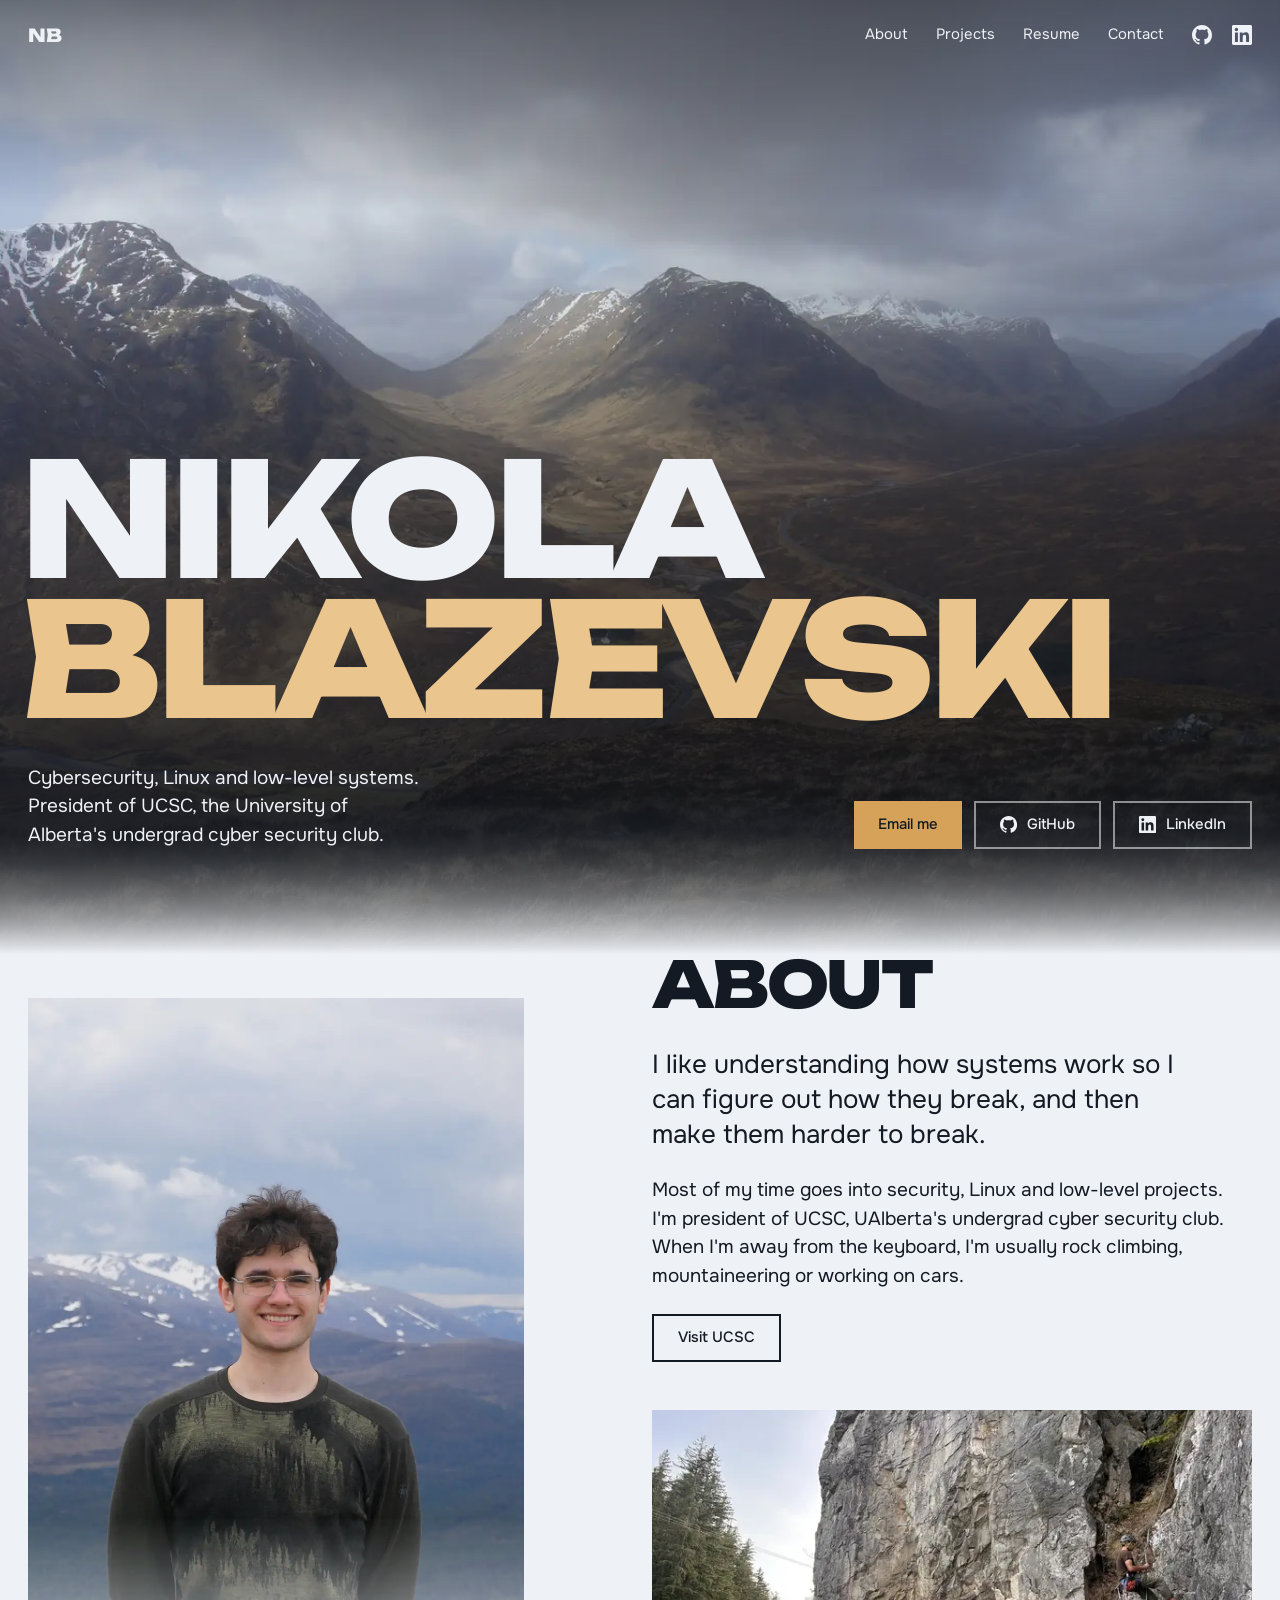
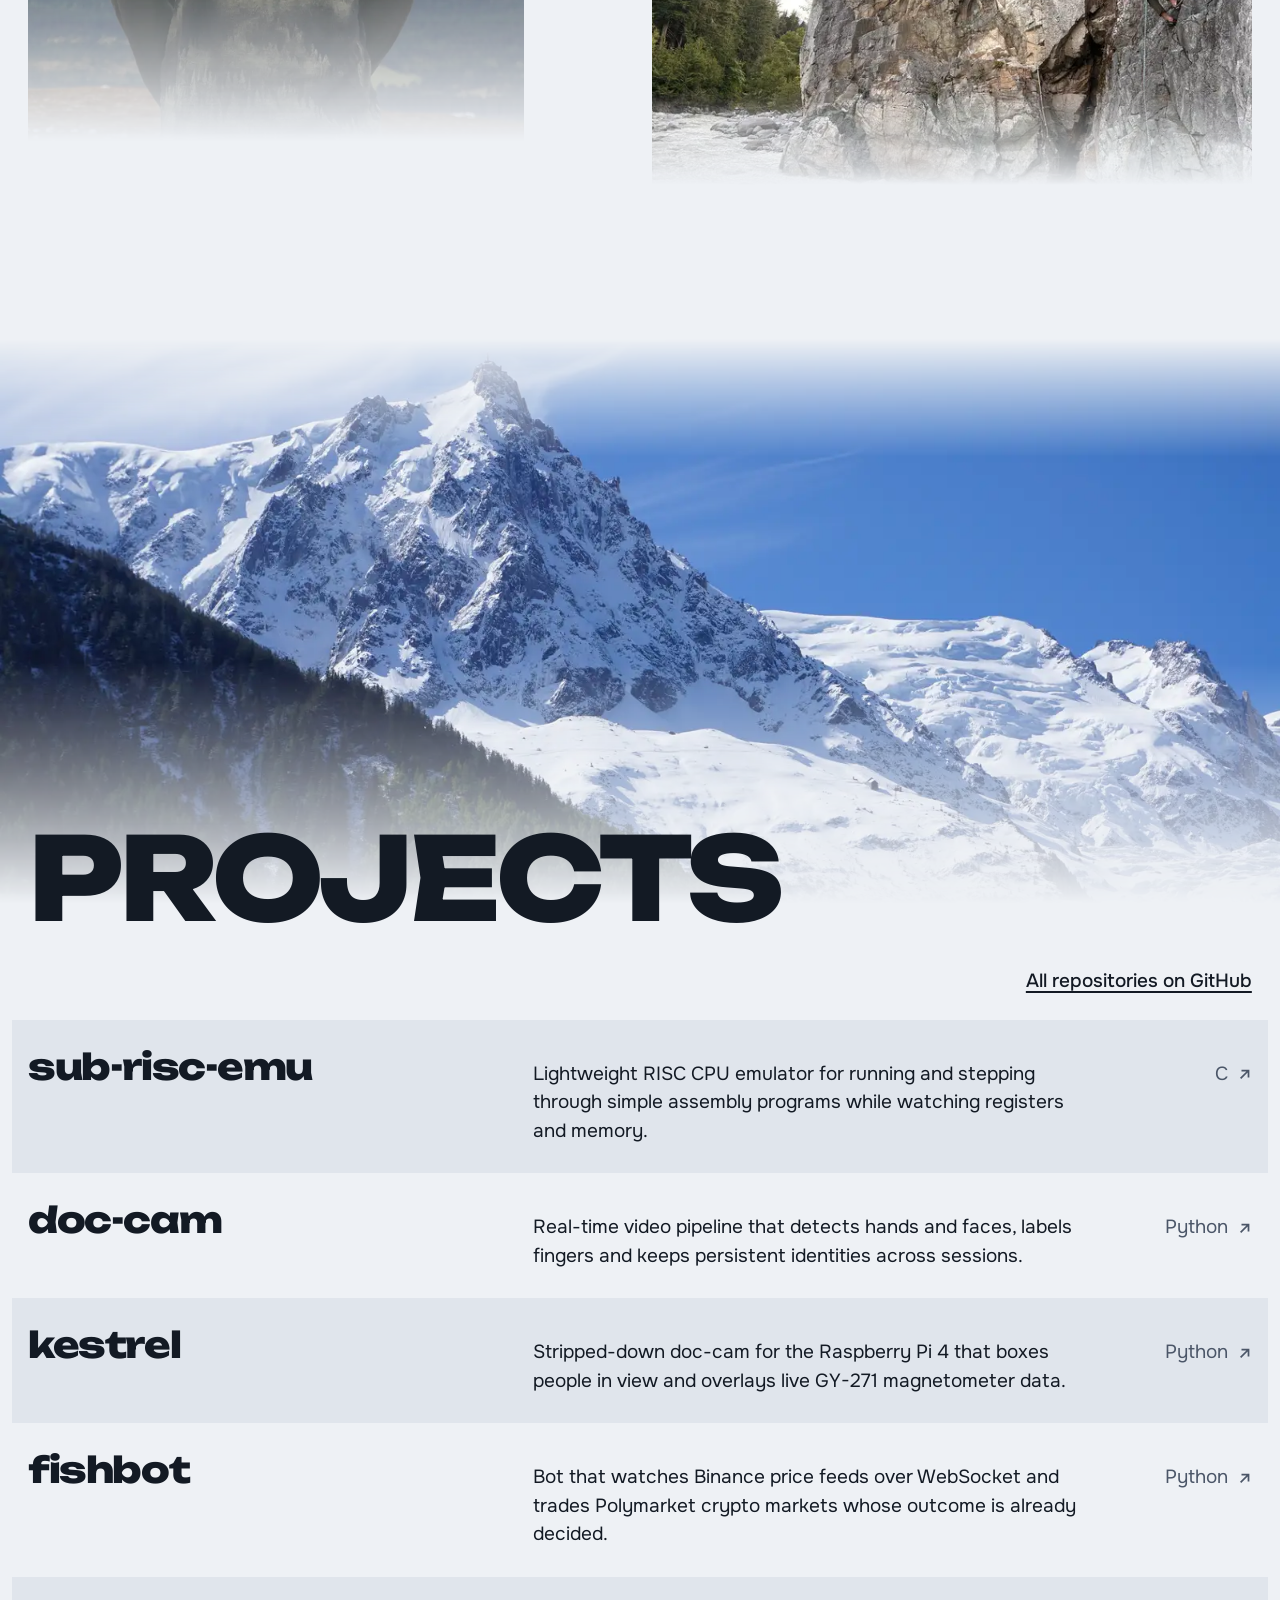
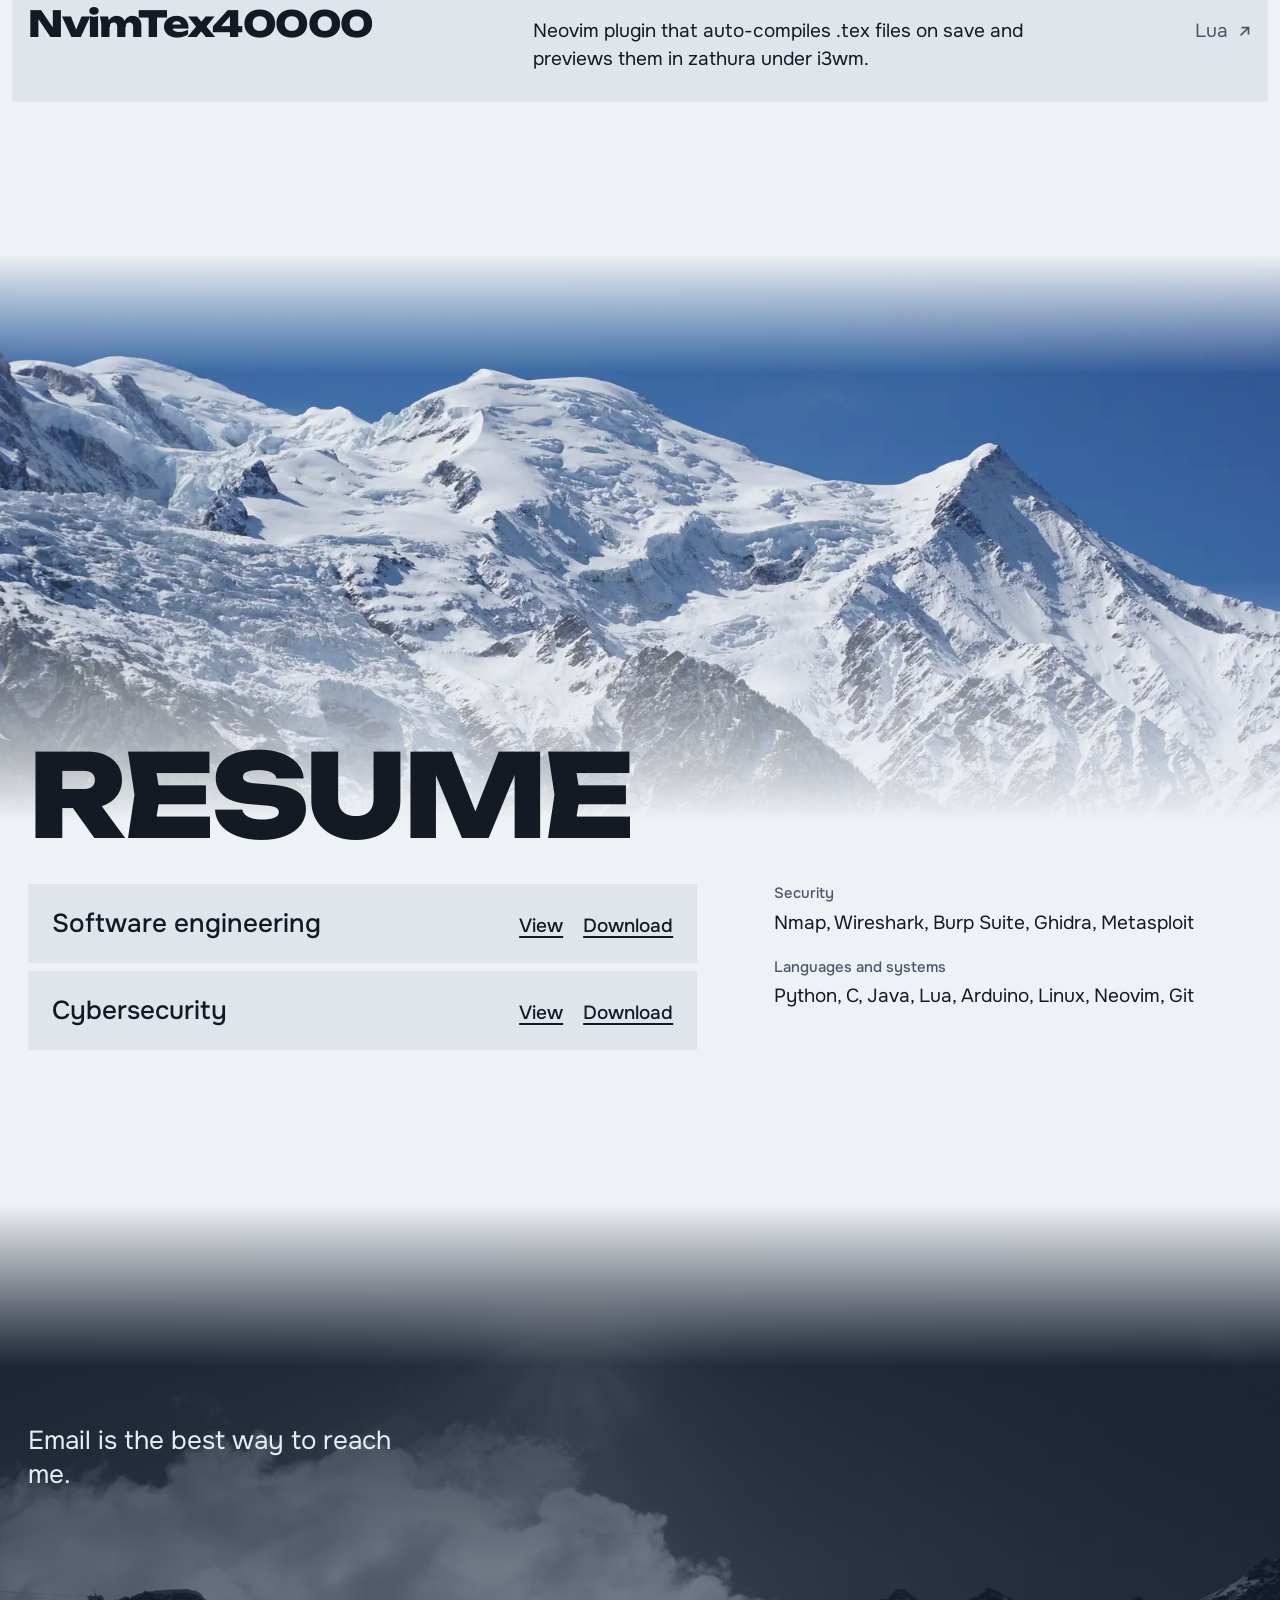
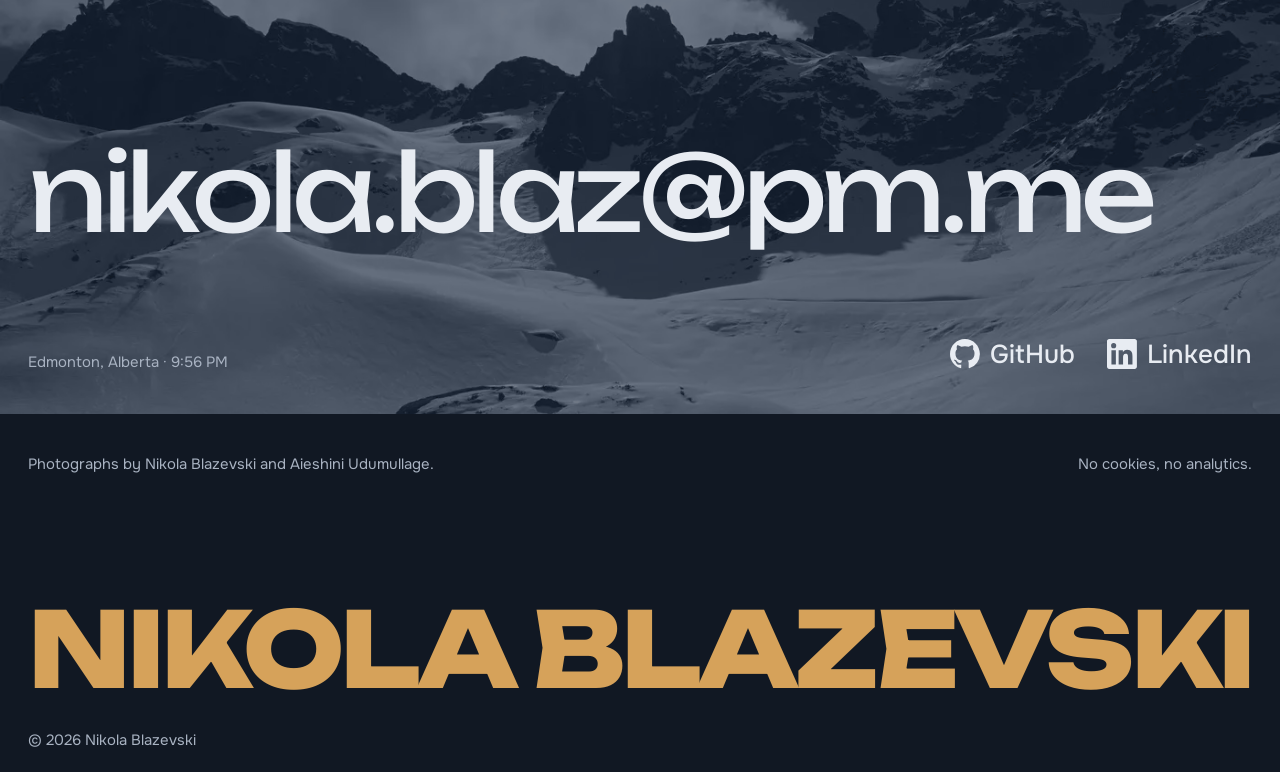
==== commit 2b9f5ad5: "Credit Aieshini Udumullage for photographs in footer Co-Authored-By: Claude Opus 5.5 <noreply@anthro" ====
--- a/index.html
+++ b/index.html
@@ -177,7 +177,7 @@
 
   <footer class="foot">
     <div class="foot__row">
-      <p>Photographs by Nikola Blazevski.</p>
+      <p>Photographs by Nikola Blazevski and Aieshini Udumullage.</p>
       <p>No cookies, no analytics.</p>
     </div>
     <svg class="wordmark" viewBox="0 0 1600 150" aria-hidden="true"><text x="0" y="132">NIKOLA BLAZEVSKI</text></svg>
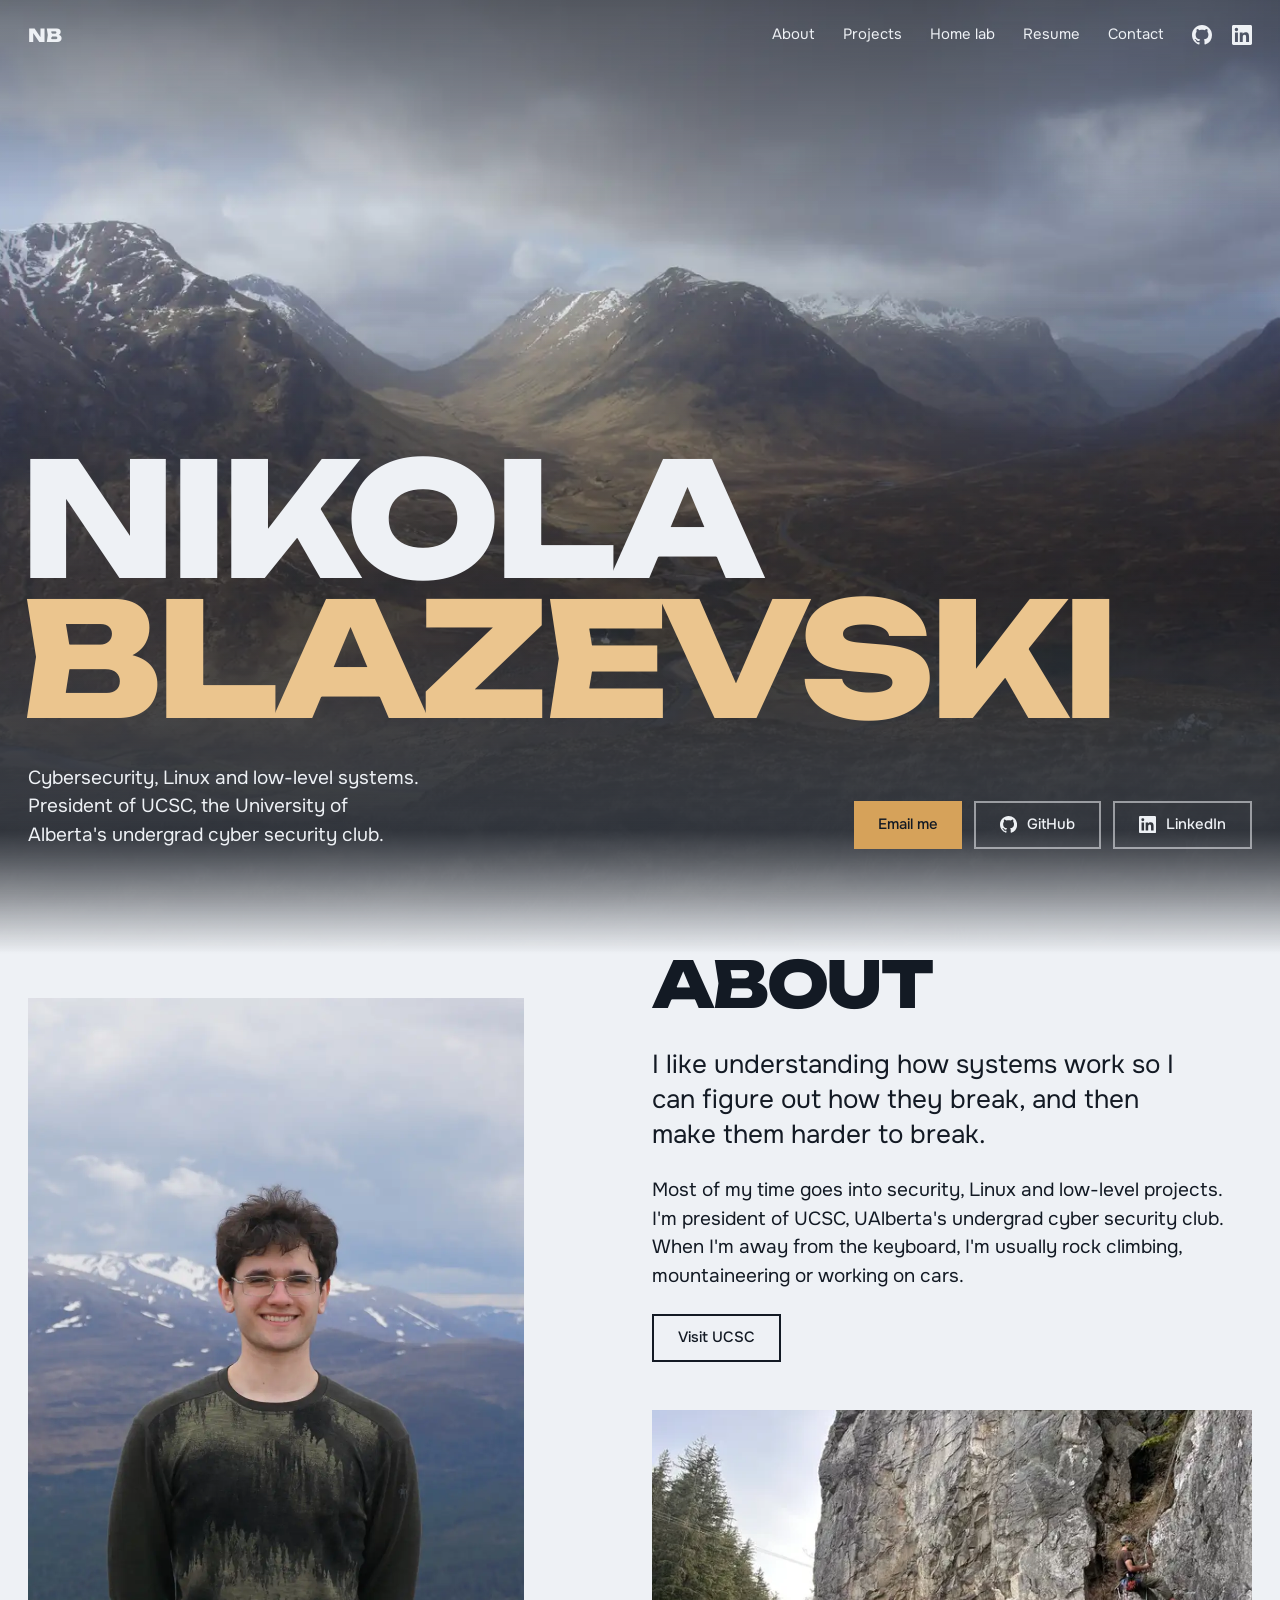
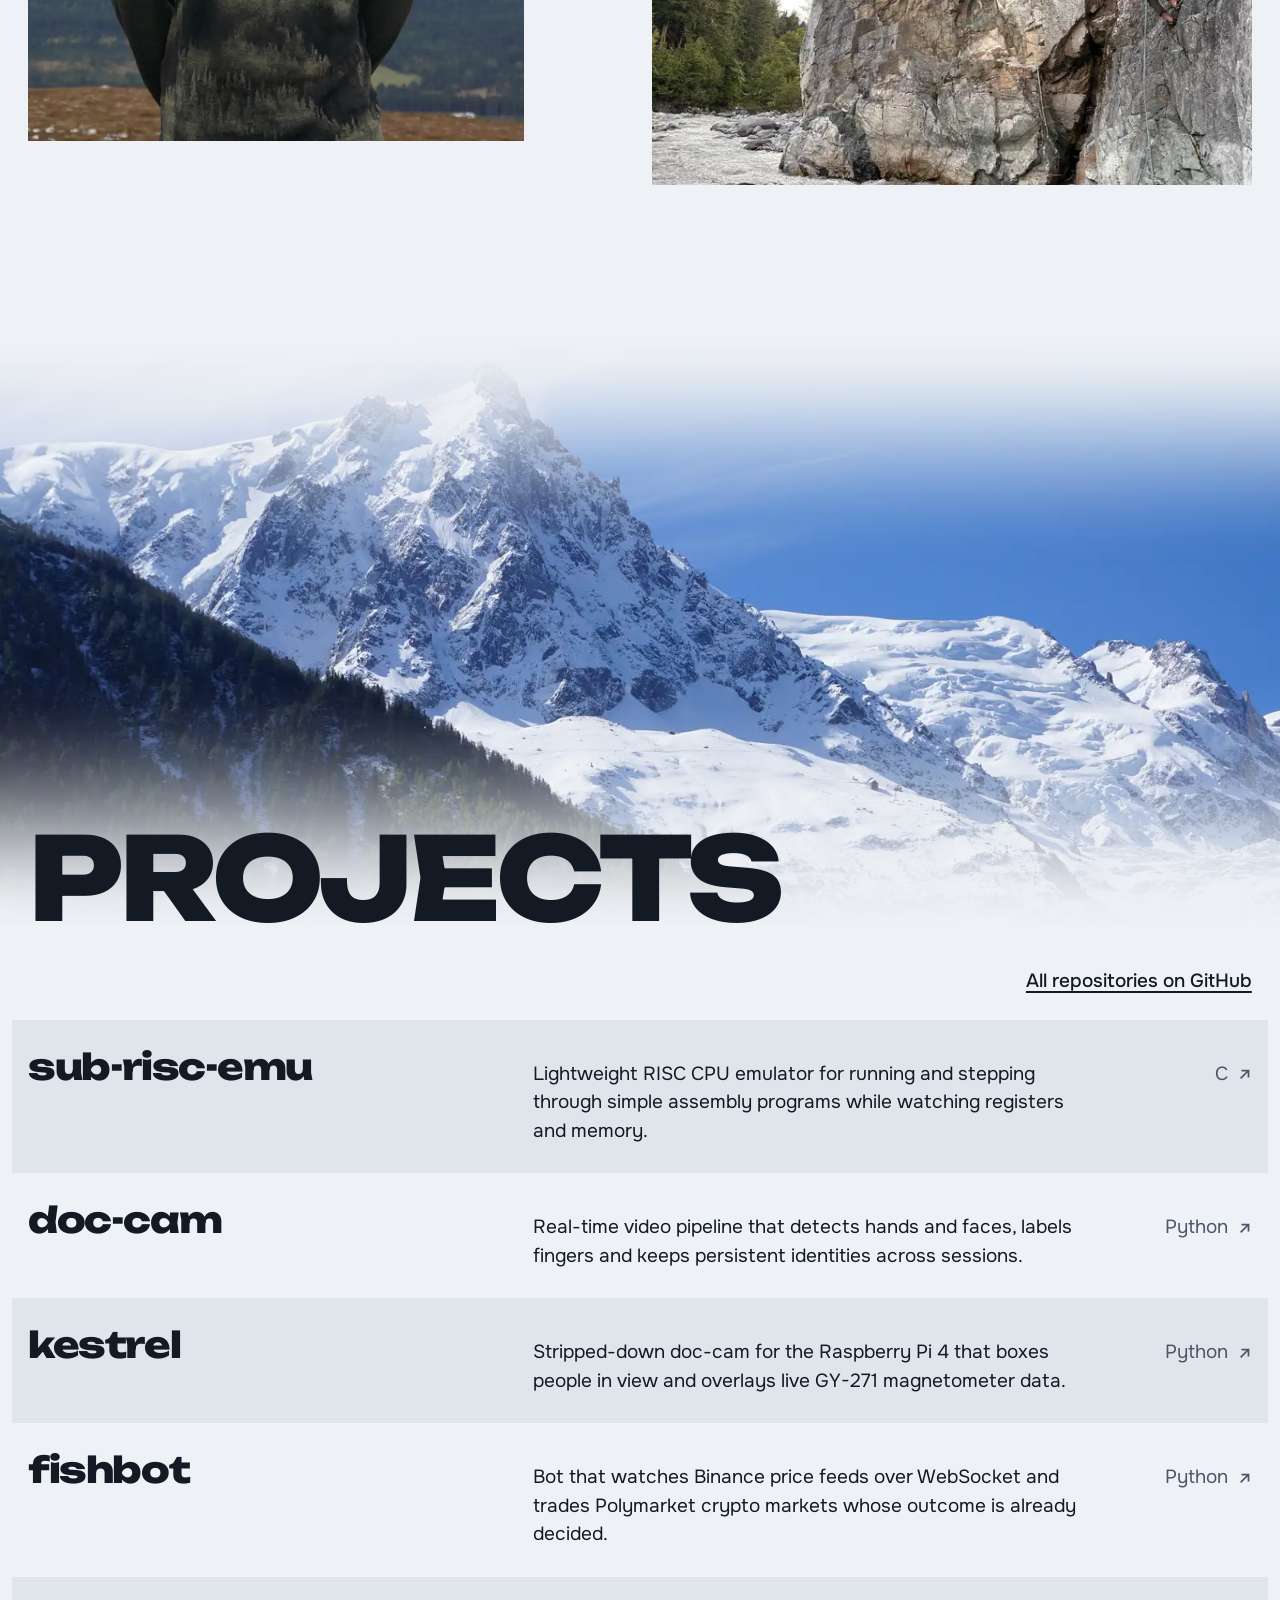
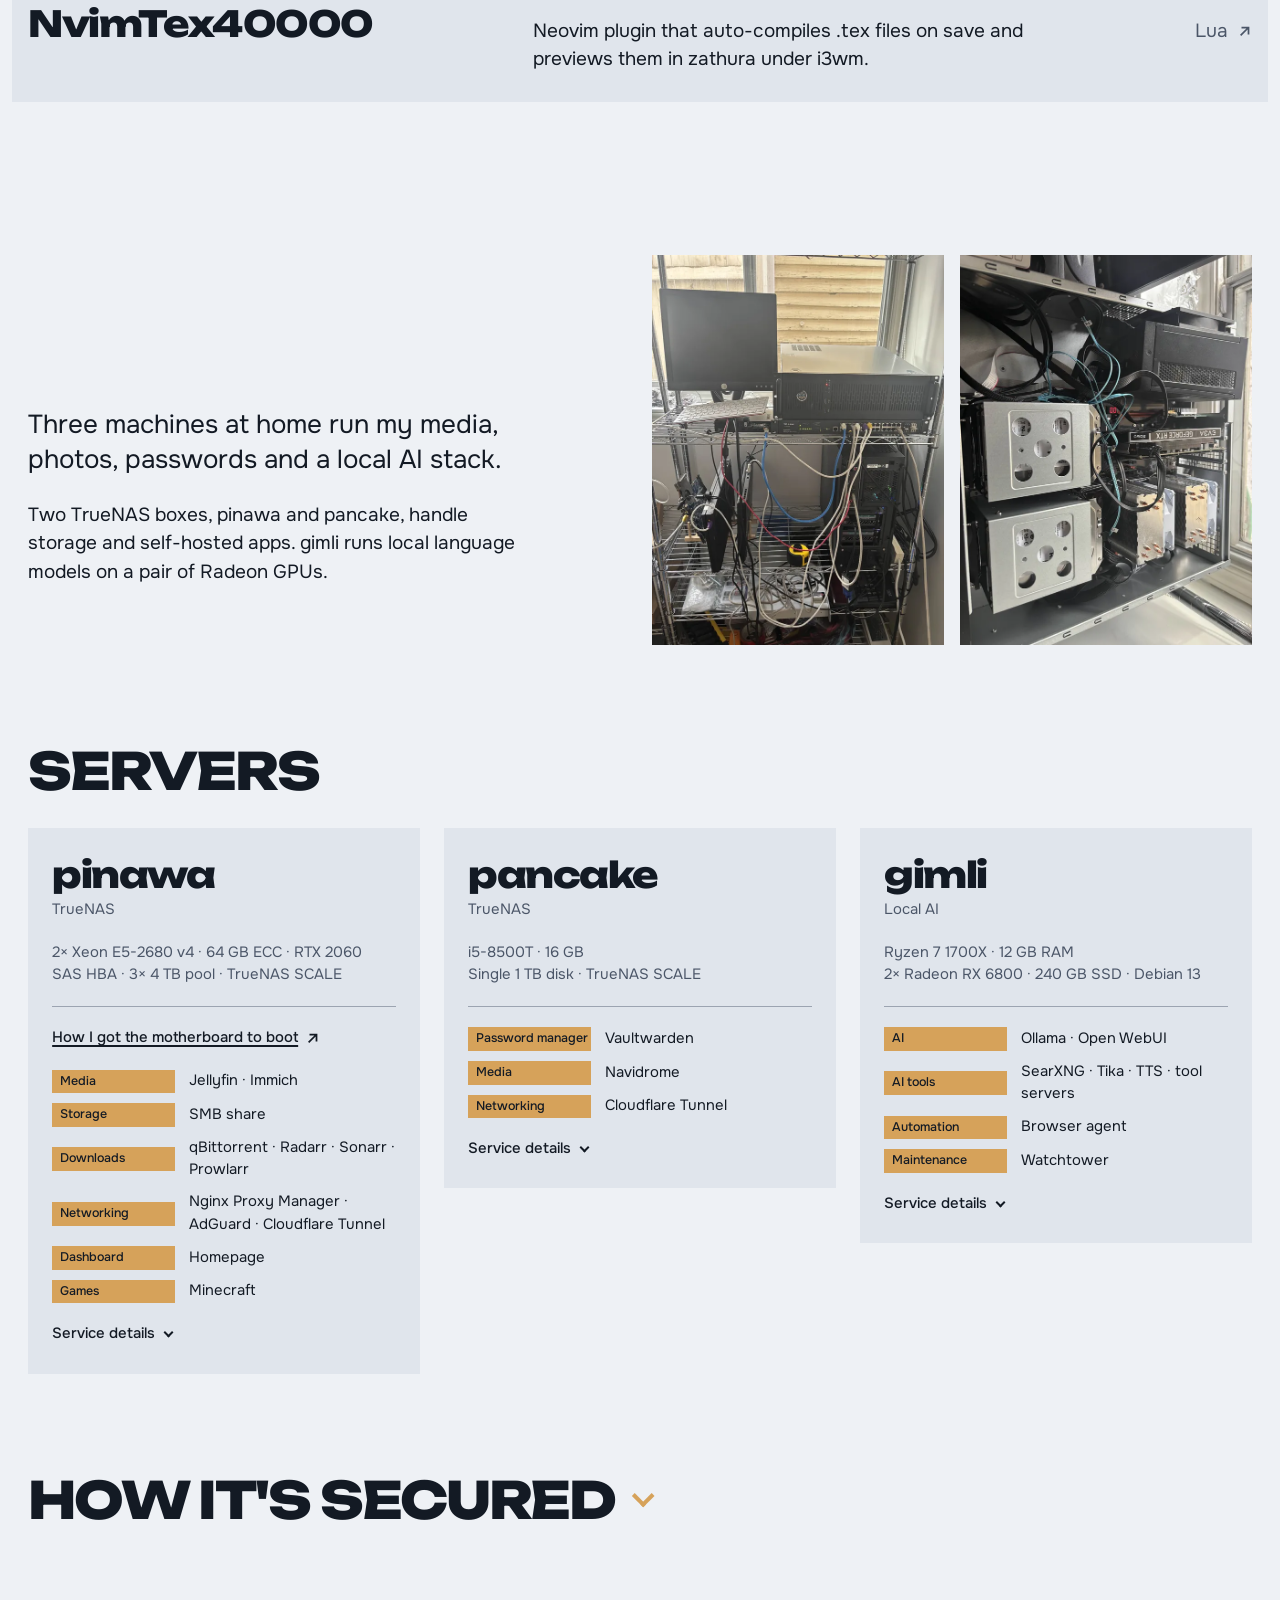
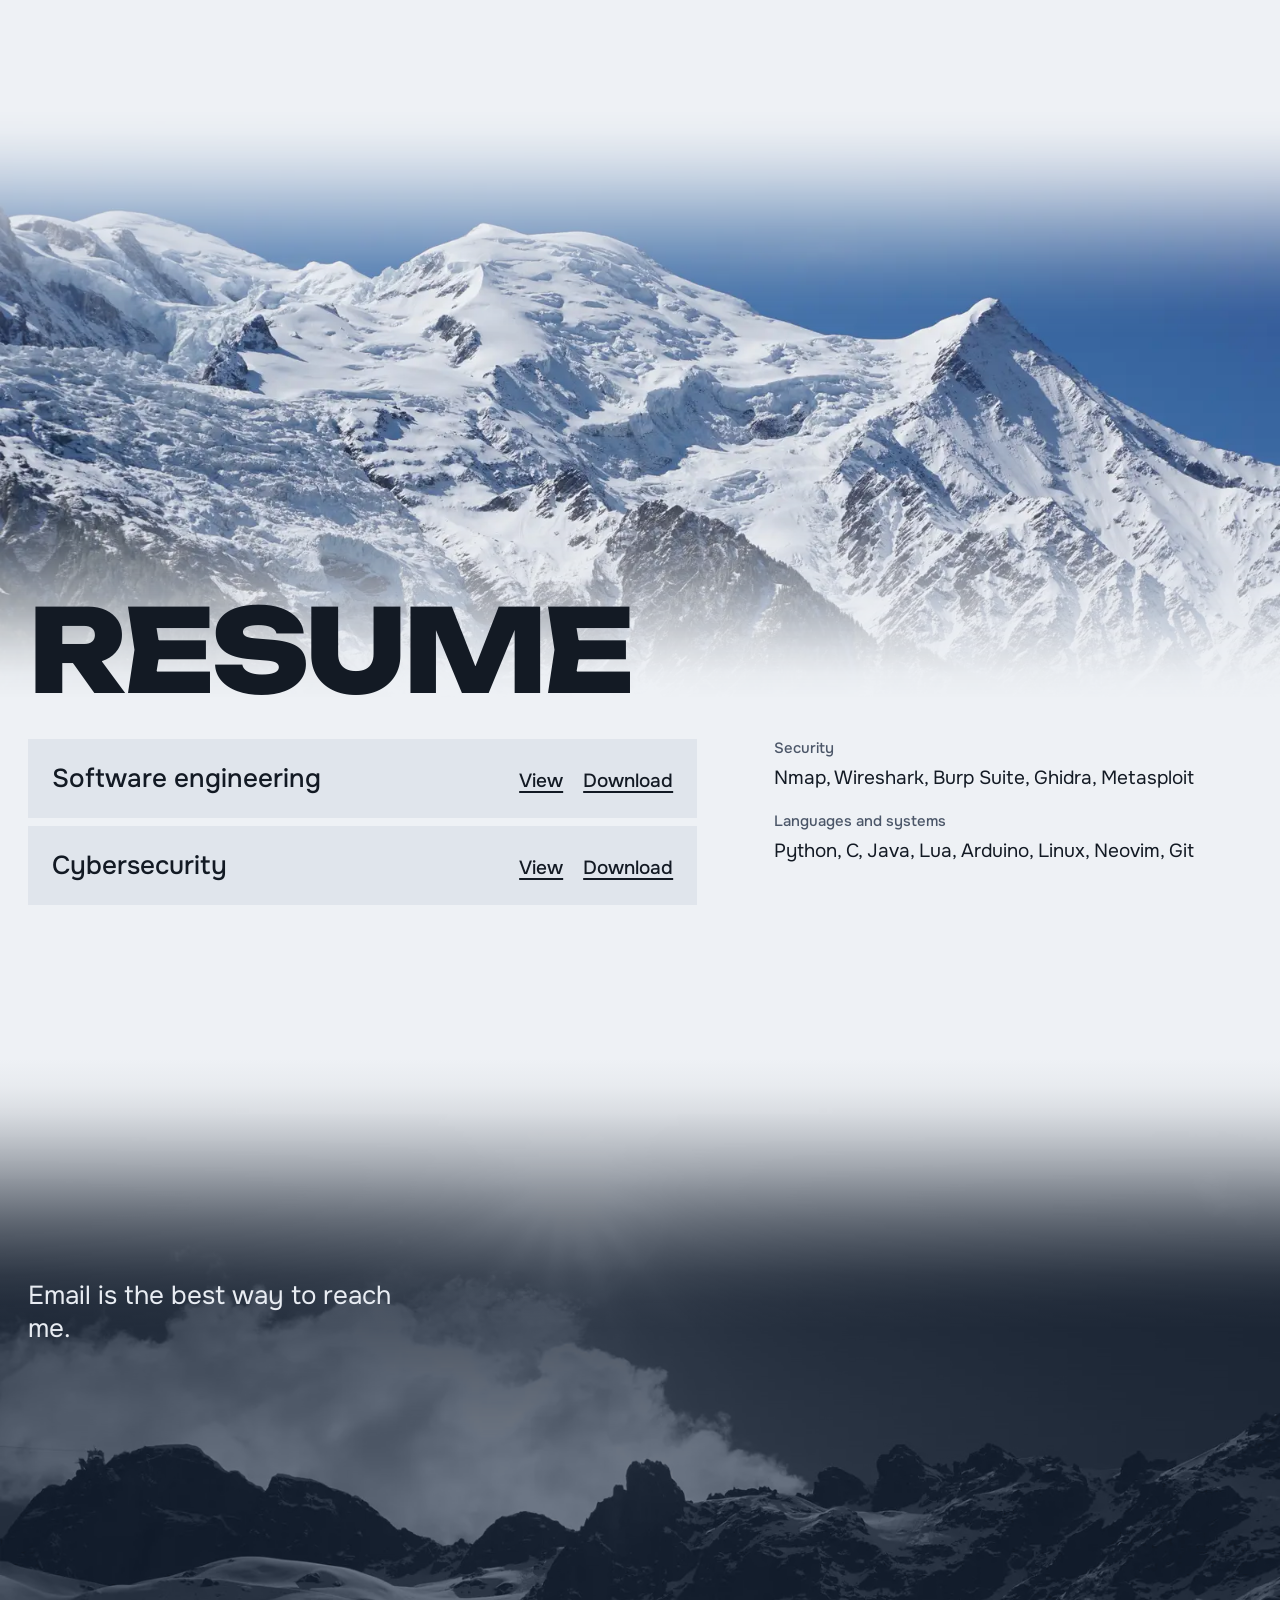
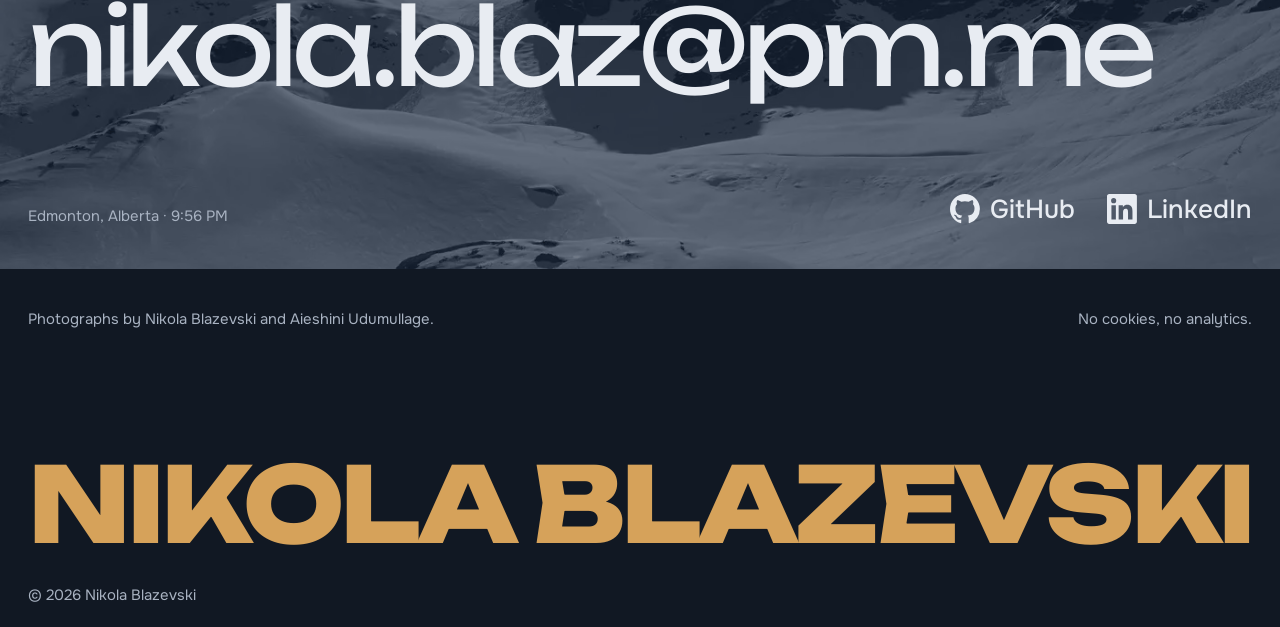
==== commit 6c869a72: "Add home lab section and pinawa build writeup Home lab section with photos, server cards and service" ====
--- a/index.html
+++ b/index.html
@@ -40,6 +40,7 @@
     <nav class="top__nav" aria-label="Sections">
       <a href="#about">About</a>
       <a href="#projects">Projects</a>
+      <a href="#homelab">Home lab</a>
       <a href="#resume">Resume</a>
       <a href="#contact">Contact</a>
       <a class="top__icon" href="https://github.com/Nikola-Blazevski" target="_blank" rel="noopener" aria-label="GitHub"><svg class="icon" viewBox="0 0 16 16" aria-hidden="true"><path fill="currentColor" d="M8 0C3.58 0 0 3.58 0 8c0 3.54 2.29 6.53 5.47 7.59.4.07.55-.17.55-.38 0-.19-.01-.82-.01-1.49-2.01.37-2.53-.49-2.69-.94-.09-.23-.48-.94-.82-1.13-.28-.15-.68-.52-.01-.53.63-.01 1.08.58 1.23.82.72 1.21 1.87.87 2.33.66.07-.52.28-.87.51-1.07-1.78-.2-3.64-.89-3.64-3.95 0-.87.31-1.59.82-2.15-.08-.2-.36-1.02.08-2.12 0 0 .67-.21 2.2.82.64-.18 1.32-.27 2-.27.68 0 1.36.09 2 .27 1.53-1.04 2.2-.82 2.2-.82.44 1.1.16 1.92.08 2.12.51.56.82 1.27.82 2.15 0 3.07-1.87 3.75-3.65 3.95.29.25.54.73.54 1.48 0 1.07-.01 1.93-.01 2.2 0 .21.15.46.55.38A8.013 8.013 0 0016 8c0-4.42-3.58-8-8-8z"/></svg></a>
@@ -128,6 +129,120 @@
       </ul>
     </section>
 
+    <section class="lab" id="homelab">
+      <div class="lab__head">
+        <div class="lab__intro">
+          <h2 data-reveal>Home lab</h2>
+          <p class="lead" data-reveal>Three machines at home run my media, photos, passwords and a local AI stack.</p>
+          <p data-reveal>Two TrueNAS boxes, pinawa and pancake, handle storage and self-hosted apps. gimli runs local language models on a pair of Radeon GPUs.</p>
+        </div>
+        <div class="lab__photos" data-reveal>
+          <figure><img src="assets/photos/homelab-setup-1024.webp" srcset="assets/photos/homelab-setup-640.webp 640w, assets/photos/homelab-setup-1024.webp 1024w, assets/photos/homelab-setup-1600.webp 1600w" sizes="(max-width: 900px) 50vw, 30vw" alt="The home lab on a wire shelf: a rackmount server and a managed PoE switch on top, a tower PC and cabling below" width="1600" height="2133" decoding="async" loading="lazy"></figure>
+          <figure><img src="assets/photos/homelab-pinawa-1024.webp" srcset="assets/photos/homelab-pinawa-640.webp 640w, assets/photos/homelab-pinawa-1024.webp 1024w, assets/photos/homelab-pinawa-1600.webp 1600w" sizes="(max-width: 900px) 50vw, 30vw" alt="Inside pinawa: two tower CPU coolers, a graphics card and two cages of 4 TB IronWolf drives" width="1600" height="2133" decoding="async" loading="lazy"></figure>
+        </div>
+      </div>
+
+      <div class="lab-map" data-reveal>
+        <h3 class="lab__sub">Servers</h3>
+        <div class="lab-servers">
+          <article class="lab-server">
+            <header>
+              <h3>pinawa</h3>
+              <p class="lab-server__role">TrueNAS</p>
+            </header>
+            <p class="lab-server__specs">2× Xeon E5-2680 v4 · 64 GB ECC · RTX 2060<br>SAS HBA · 3× 4 TB pool · TrueNAS SCALE</p>
+            <a class="lab-story" href="pinawa.html">How I got the motherboard to boot <svg class="arrow" viewBox="0 0 16 16" aria-hidden="true"><path fill="currentColor" d="M4 3h9v9h-2V6.4l-7.3 7.3-1.4-1.4L9.6 5H4z"/></svg></a>
+            <ul class="lab-stack">
+              <li><span class="tag">Media</span><span>Jellyfin · Immich</span></li>
+              <li><span class="tag">Storage</span><span>SMB share</span></li>
+              <li><span class="tag">Downloads</span><span>qBittorrent · Radarr · Sonarr · Prowlarr</span></li>
+              <li><span class="tag">Networking</span><span>Nginx Proxy Manager · AdGuard · Cloudflare Tunnel</span></li>
+              <li><span class="tag">Dashboard</span><span>Homepage</span></li>
+              <li><span class="tag">Games</span><span>Minecraft</span></li>
+            </ul>
+            <details class="lab-more">
+              <summary>Service details</summary>
+              <dl>
+                <div><dt>Jellyfin</dt><dd>Streams movies and TV</dd></div>
+                <div><dt>Immich</dt><dd>Photo and video backup</dd></div>
+                <div><dt>SMB share</dt><dd>Network share for movies, shows, music and downloads</dd></div>
+                <div><dt>qBittorrent</dt><dd>Torrent client, routed through a Mullvad WireGuard VPN</dd></div>
+                <div><dt>Radarr, Sonarr, Prowlarr</dt><dd>Find and fetch movies and TV, behind the same VPN</dd></div>
+                <div><dt>Nginx Proxy Manager</dt><dd>HTTPS for every app on the LAN</dd></div>
+                <div><dt>AdGuard Home</dt><dd>DNS and ad blocking for the LAN</dd></div>
+                <div><dt>cloudflared</dt><dd>Cloudflare Tunnel</dd></div>
+                <div><dt>Homepage</dt><dd>Start page linking every app on pinawa and pancake</dd></div>
+                <div><dt>Minecraft</dt><dd>Modded Fabric server</dd></div>
+              </dl>
+            </details>
+          </article>
+
+          <article class="lab-server">
+            <header>
+              <h3>pancake</h3>
+              <p class="lab-server__role">TrueNAS</p>
+            </header>
+            <p class="lab-server__specs">i5-8500T · 16 GB<br>Single 1 TB disk · TrueNAS SCALE</p>
+            <ul class="lab-stack">
+              <li><span class="tag">Password manager</span><span>Vaultwarden</span></li>
+              <li><span class="tag">Media</span><span>Navidrome</span></li>
+              <li><span class="tag">Networking</span><span>Cloudflare Tunnel</span></li>
+            </ul>
+            <details class="lab-more">
+              <summary>Service details</summary>
+              <dl>
+                <div><dt>Vaultwarden</dt><dd>Password manager</dd></div>
+                <div><dt>Navidrome</dt><dd>Music streaming</dd></div>
+                <div><dt>cloudflared</dt><dd>Cloudflare Tunnel</dd></div>
+              </dl>
+            </details>
+          </article>
+
+          <article class="lab-server">
+            <header>
+              <h3>gimli</h3>
+              <p class="lab-server__role">Local AI</p>
+            </header>
+            <p class="lab-server__specs">Ryzen 7 1700X · 12 GB RAM<br>2× Radeon RX 6800 · 240 GB SSD · Debian 13</p>
+            <ul class="lab-stack">
+              <li><span class="tag">AI</span><span>Ollama · Open WebUI</span></li>
+              <li><span class="tag">AI tools</span><span>SearXNG · Tika · TTS · tool servers</span></li>
+              <li><span class="tag">Automation</span><span>Browser agent</span></li>
+              <li><span class="tag">Maintenance</span><span>Watchtower</span></li>
+            </ul>
+            <details class="lab-more">
+              <summary>Service details</summary>
+              <dl>
+                <div><dt>Ollama</dt><dd>Runs the local models: qwen3-vl 32B, qwen3 27B and 8B, a coding model, bge-m3</dd></div>
+                <div><dt>Open WebUI</dt><dd>Chat interface with logins and MCP tools; backed up nightly</dd></div>
+                <div><dt>SearXNG</dt><dd>Private web search for the models</dd></div>
+                <div><dt>Apache Tika</dt><dd>Pulls text out of uploaded documents</dd></div>
+                <div><dt>openedai-speech</dt><dd>Text-to-speech</dd></div>
+                <div><dt>Tool servers</dt><dd>Memory, time, weather and git tools</dd></div>
+                <div><dt>open-terminal</dt><dd>Gives the models a terminal</dd></div>
+                <div><dt>Browser agent</dt><dd>Chromium the models can drive, watchable over noVNC</dd></div>
+                <div><dt>Watchtower</dt><dd>Keeps the containers up to date</dd></div>
+              </dl>
+            </details>
+          </article>
+        </div>
+      </div>
+
+      <details class="lab-security">
+        <summary class="lab__sub" data-reveal>How it's secured</summary>
+        <ul class="lab-measures">
+          <li data-reveal><h4>Zero-trust access</h4><p>Anything reachable from outside sits behind Cloudflare Zero Trust. Every request is authenticated at the edge before it ever reaches the home network, and only approved identities get in, with a one-time code.</p></li>
+          <li data-reveal><h4>No inbound ports</h4><p>Nothing is port-forwarded. Services reach the internet through outbound-only Cloudflare Tunnels, so the home network accepts no inbound connections.</p></li>
+          <li data-reveal><h4>Mutual TLS</h4><p>Mobile clients require a client certificate on each device. Requests without a valid certificate are dropped at the edge, and any device can be revoked on its own.</p></li>
+          <li data-reveal><h4>Defence in depth</h4><p>Passing the edge only gets you to each app's own login. No single control stands between the internet and the data.</p></li>
+          <li data-reveal><h4>Geo-fencing</h4><p>A web application firewall rule blocks traffic from outside my country.</p></li>
+          <li data-reveal><h4>Least exposure</h4><p>Services stay on the home network by default. Nothing is reachable from outside unless it has a reason to be.</p></li>
+          <li data-reveal><h4>Encryption in transit</h4><p>TLS everywhere, including on the LAN, with a wildcard certificate issued through a DNS challenge so nothing has to be exposed to get it.</p></li>
+          <li data-reveal><h4>Patch management</h4><p>Apps and containers update automatically, and the AI server installs OS security patches on its own.</p></li>
+        </ul>
+      </details>
+    </section>
+
     <section class="resume" id="resume">
       <div class="opener">
         <img class="opener__img" src="assets/photos/montblanc-1024.webp" srcset="assets/photos/montblanc-640.webp 640w, assets/photos/montblanc-1024.webp 1024w, assets/photos/montblanc-1600.webp 1600w, assets/photos/montblanc-2400.webp 2400w" sizes="100vw" alt="" width="2400" height="1600" decoding="async" loading="lazy">
--- a/css/style.css
+++ b/css/style.css
@@ -37,6 +37,11 @@
   --margin: clamp(16px, 2.2vw, 32px);
   --section: clamp(96px, 12vw, 200px);
   --ease-out: cubic-bezier(0.23, 1, 0.32, 1);
+  /* eased (smoothstep) fades: no visible band where a photo meets the page */
+  --fade-hero: linear-gradient(to bottom, #000 60%, rgb(0 0 0 / 1) 60%, rgb(0 0 0 / 0.972) 64%, rgb(0 0 0 / 0.896) 68%, rgb(0 0 0 / 0.784) 72%, rgb(0 0 0 / 0.648) 76%, rgb(0 0 0 / 0.5) 80%, rgb(0 0 0 / 0.352) 84%, rgb(0 0 0 / 0.216) 88%, rgb(0 0 0 / 0.104) 92%, rgb(0 0 0 / 0.028) 96%, rgb(0 0 0 / 0) 100%);
+  --fade-opener: linear-gradient(to bottom, rgb(0 0 0 / 0) 0%, rgb(0 0 0 / 0.028) 3.8%, rgb(0 0 0 / 0.104) 7.6%, rgb(0 0 0 / 0.216) 11.4%, rgb(0 0 0 / 0.352) 15.2%, rgb(0 0 0 / 0.5) 19%, rgb(0 0 0 / 0.648) 22.8%, rgb(0 0 0 / 0.784) 26.6%, rgb(0 0 0 / 0.896) 30.4%, rgb(0 0 0 / 0.972) 34.2%, rgb(0 0 0 / 1) 38%, #000 58%, rgb(0 0 0 / 1) 58%, rgb(0 0 0 / 0.972) 62.2%, rgb(0 0 0 / 0.896) 66.4%, rgb(0 0 0 / 0.784) 70.6%, rgb(0 0 0 / 0.648) 74.8%, rgb(0 0 0 / 0.5) 79%, rgb(0 0 0 / 0.352) 83.2%, rgb(0 0 0 / 0.216) 87.4%, rgb(0 0 0 / 0.104) 91.6%, rgb(0 0 0 / 0.028) 95.8%, rgb(0 0 0 / 0) 100%);
+  --fade-contact: linear-gradient(to bottom, rgb(0 0 0 / 0) 5%, rgb(0 0 0 / 0.028) 10%, rgb(0 0 0 / 0.104) 15%, rgb(0 0 0 / 0.216) 20%, rgb(0 0 0 / 0.352) 25%, rgb(0 0 0 / 0.5) 30%, rgb(0 0 0 / 0.648) 35%, rgb(0 0 0 / 0.784) 40%, rgb(0 0 0 / 0.896) 45%, rgb(0 0 0 / 0.972) 50%, rgb(0 0 0 / 1) 55%);
+  --fade-bottom: linear-gradient(to bottom, #000 55%, rgb(0 0 0 / 1) 55%, rgb(0 0 0 / 0.972) 59.5%, rgb(0 0 0 / 0.896) 64%, rgb(0 0 0 / 0.784) 68.5%, rgb(0 0 0 / 0.648) 73%, rgb(0 0 0 / 0.5) 77.5%, rgb(0 0 0 / 0.352) 82%, rgb(0 0 0 / 0.216) 86.5%, rgb(0 0 0 / 0.104) 91%, rgb(0 0 0 / 0.028) 95.5%, rgb(0 0 0 / 0) 100%);
   color-scheme: light;
 }
 
@@ -132,8 +137,8 @@
 /* the photograph and its shade both dissolve into the page ground below the type */
 .hero__img {
   position: absolute; inset: 0; width: 100%; height: 100%; object-fit: cover; object-position: 50% 60%;
-  -webkit-mask-image: linear-gradient(to bottom, #000 84%, transparent 100%);
-          mask-image: linear-gradient(to bottom, #000 84%, transparent 100%);
+  -webkit-mask-image: var(--fade-hero);
+          mask-image: var(--fade-hero);
 }
 .hero::before, .hero::after { content: ""; position: absolute; inset: 0; z-index: 1; pointer-events: none; }
 .hero::before { background: linear-gradient(to bottom, rgb(13 18 27 / 0.5), rgb(13 18 27 / 0) 22%); }
@@ -170,8 +175,6 @@
   grid-column: 1 / 6;
   aspect-ratio: 2 / 3;
   overflow: hidden;
-  -webkit-mask-image: linear-gradient(to bottom, #000 70%, transparent);
-          mask-image: linear-gradient(to bottom, #000 70%, transparent);
 }
 .about__me img, .about__climb img { width: 100%; height: 100%; object-fit: cover; }
 .about__text { grid-column: 7 / 13; display: grid; gap: 24px; justify-items: start; }
@@ -179,8 +182,6 @@
 .about__text p { max-width: 54ch; }
 .about__climb {
   width: 100%; aspect-ratio: 16 / 10; overflow: hidden; margin-top: 24px;
-  -webkit-mask-image: linear-gradient(to bottom, #000 75%, transparent);
-          mask-image: linear-gradient(to bottom, #000 75%, transparent);
 }
 .about__climb img { object-position: 70% 50%; }
 .lead { font-size: var(--step-lead); line-height: 1.35; max-width: 32ch !important; }
@@ -224,8 +225,8 @@
 }
 .opener__img {
   position: absolute; inset: 0; width: 100%; height: 100%; object-fit: cover;
-  -webkit-mask-image: linear-gradient(to bottom, transparent, #000 20%, #000 55%, transparent 96%);
-          mask-image: linear-gradient(to bottom, transparent, #000 20%, #000 55%, transparent 96%);
+  -webkit-mask-image: var(--fade-opener);
+          mask-image: var(--fade-opener);
 }
 .opener h2 { position: relative; z-index: 1; font-size: clamp(48px, 9vw, 150px); line-height: 0.85; color: var(--ink); }
 .js .opener__img { transform: scale(1.06); transition: transform 1800ms var(--ease-out); }
@@ -248,6 +249,120 @@
 .tools h3 { margin-top: 16px; font: 500 var(--step-small)/1.4 var(--text); color: var(--muted); }
 .tools h3:first-child { margin-top: 0; }
 
+/* ---------- Home lab ---------- */
+.lab {
+  --rule: color-mix(in srgb, var(--muted) 45%, transparent);
+  padding: 0 var(--margin) var(--section);
+}
+
+/* intro beside the shelf photo, set like About */
+.lab__head {
+  display: grid;
+  grid-template-columns: repeat(12, minmax(0, 1fr));
+  gap: 0 24px;
+  align-items: center;
+  margin-bottom: clamp(64px, 8vw, 120px);
+}
+.lab__intro { grid-column: 1 / 6; display: grid; gap: 24px; justify-items: start; }
+.lab__intro h2 { margin-bottom: 8px; }
+.lab__intro p { max-width: 54ch; }
+.lab__photos { grid-column: 7 / 13; display: grid; grid-template-columns: 1fr 1fr; gap: 16px; }
+.lab__photos img { width: 100%; aspect-ratio: 3 / 4; object-fit: cover; }
+
+/* the three machines */
+.lab-map { display: grid; }
+.lab__sub { margin-bottom: 32px; font: 800 clamp(32px, 4vw, 60px)/0.95 var(--display); letter-spacing: -0.04em; text-transform: uppercase; }
+.lab-servers {
+  --gap: 24px;
+  position: relative;
+  width: 100%;
+  display: grid;
+  grid-template-columns: repeat(3, minmax(0, 1fr));
+  gap: var(--gap);
+  align-items: start;
+}
+.lab-server { position: relative; display: grid; gap: 20px; align-content: start; padding: 28px 24px; background: var(--surface); }
+.lab-server h3 { font: 800 clamp(26px, 2.8vw, 44px)/1.05 var(--display); letter-spacing: -0.04em; }
+.lab-server__role { margin-top: 6px; font-size: var(--step-small); color: var(--muted); }
+.lab-server__specs { padding-bottom: 20px; border-bottom: 1px solid var(--rule); font-size: var(--step-small); color: var(--muted); }
+.lab-stack { list-style: none; margin: 0; padding: 0; display: grid; gap: 10px; }
+.lab-stack li { display: grid; grid-template-columns: 8.25em minmax(0, 1fr); gap: 14px; align-items: center; font-size: var(--step-small); }
+
+/* solid gold tags, square like the site's buttons, label set to the left */
+.tag {
+  display: flex; justify-content: flex-start;
+  padding: 4px 8px;
+  background: var(--gold);
+  color: var(--night);
+  font: 500 12.5px/1.25 var(--text);
+  white-space: nowrap;
+}
+
+/* service details: on desktop a navy panel that drops over whatever is below; inline on phones */
+.lab-more { font-size: var(--step-small); }
+.lab-more summary { display: inline-flex; align-items: center; gap: 10px; cursor: pointer; font-weight: 500; list-style: none; }
+.lab-more summary::-webkit-details-marker { display: none; }
+.lab-more summary::after {
+  content: ""; width: 7px; height: 7px; margin-top: -3px;
+  border-right: 2px solid currentColor; border-bottom: 2px solid currentColor;
+  transform: rotate(45deg); transition: transform 200ms var(--ease-out);
+}
+.lab-more[open] summary::after { transform: translateY(4px) rotate(-135deg); }
+.lab-more dl {
+  position: absolute; z-index: 4; top: 100%; left: 0; right: 0;
+  display: grid; gap: 14px; margin: 0; padding: 24px;
+  background: var(--field); color: var(--field-ink);
+  border-top: 2px solid var(--gold);
+  box-shadow: 0 28px 48px -12px rgb(9 13 20 / 0.55);
+}
+.lab-more dt { font-weight: 500; }
+.lab-more dd { margin: 2px 0 0; color: var(--field-muted); }
+
+/* security measures: a two-column list of short notes */
+.lab-security { margin-top: clamp(64px, 8vw, 120px); }
+.lab-security summary { display: flex; align-items: center; gap: 20px; width: fit-content; cursor: pointer; list-style: none; }
+.lab-security summary::-webkit-details-marker { display: none; }
+.lab-security summary::after {
+  content: ""; width: 0.32em; height: 0.32em; margin-top: -0.15em;
+  border-right: 0.08em solid var(--gold); border-bottom: 0.08em solid var(--gold);
+  transform: rotate(45deg); transition: transform 200ms var(--ease-out);
+}
+.lab-security[open] summary::after { transform: translateY(0.12em) rotate(-135deg); }
+.lab-measures { list-style: none; margin: 0; padding: 0; display: grid; grid-template-columns: repeat(2, minmax(0, 1fr)); gap: 0 clamp(32px, 5vw, 72px); }
+.lab-measures li { padding: 24px 0; border-top: 2px solid var(--gold); }
+.lab-measures h4 { margin: 0; font: 800 clamp(18px, 1.6vw, 24px)/1.15 var(--display); letter-spacing: -0.03em; }
+.lab-measures p { max-width: 52ch; margin-top: 8px; color: var(--muted); }
+
+.lab-story { display: inline-flex; align-items: center; gap: 8px; width: fit-content; font-size: var(--step-small); font-weight: 500; }
+.lab-story .arrow { transition: transform 200ms var(--ease-out); }
+.lab-story:hover .arrow { transform: translate(3px, -3px); }
+
+@media (max-width: 900px) {
+  .lab__head { display: flex; flex-direction: column; align-items: stretch; gap: 32px; }
+  .lab__photos { gap: 8px; margin-inline: calc(-1 * var(--margin)); }
+  .lab-servers { grid-template-columns: 1fr; gap: 16px; }
+  .lab-measures { grid-template-columns: 1fr; }
+  .lab-more dl { position: static; margin-top: 16px; padding: 0; background: none; color: inherit; border: 0; box-shadow: none; }
+  .lab-more dd { color: var(--muted); }
+}
+
+/* ---------- Story pages (e.g. pinawa.html) ---------- */
+.page-top { position: static; color: var(--ink); }
+.story { max-width: 72ch; margin: 0 auto; padding: 48px var(--margin) var(--section); display: grid; gap: 24px; }
+.story__back { width: fit-content; font-size: var(--step-small); color: var(--muted); }
+.story h1 { font: 800 clamp(40px, 6vw, 88px)/0.95 var(--display); letter-spacing: -0.04em; text-transform: uppercase; }
+.story h2 { margin-top: 32px; font-size: clamp(26px, 3vw, 40px); }
+.story ul, .story ol { margin: 0; padding-left: 1.2em; display: grid; gap: 8px; }
+.story figure { display: grid; gap: 10px; }
+.story figure img { width: 100%; aspect-ratio: 4 / 5; object-fit: cover; background: var(--surface); }
+.story figcaption { font-size: var(--step-small); color: var(--muted); }
+.story figure.is-empty img { display: none; }
+.story figure.is-empty::before {
+  content: attr(data-file); display: grid; place-items: center; aspect-ratio: 16 / 9; padding: 16px;
+  border: 2px dashed var(--muted); color: var(--muted); font-size: var(--step-small); text-align: center;
+}
+.todo { padding: 12px 16px; border-left: 3px solid var(--gold); background: var(--surface); color: var(--muted); }
+
 /* ---------- Contact ---------- */
 .contact {
   min-height: 90svh;
@@ -264,10 +379,10 @@
 .contact__img {
   position: absolute; inset: 0; z-index: -1; width: 100%; height: 100%; object-fit: cover; object-position: 50% 40%;
   opacity: 0.4; mix-blend-mode: luminosity;
-  -webkit-mask-image: linear-gradient(to bottom, transparent 10%, #000 45%);
-          mask-image: linear-gradient(to bottom, transparent 10%, #000 45%);
-}
-.contact::before { content: ""; position: absolute; inset: 0 0 auto; height: 18svh; z-index: -1; background: linear-gradient(var(--ground), transparent); }
+  -webkit-mask-image: var(--fade-contact);
+          mask-image: var(--fade-contact);
+}
+.contact::before { content: ""; position: absolute; inset: 0 0 auto; height: 30svh; z-index: -1; background: linear-gradient(color-mix(in srgb, var(--ground) 100%, transparent) 0%, color-mix(in srgb, var(--ground) 97%, transparent) 10%, color-mix(in srgb, var(--ground) 90%, transparent) 20%, color-mix(in srgb, var(--ground) 78%, transparent) 30%, color-mix(in srgb, var(--ground) 65%, transparent) 40%, color-mix(in srgb, var(--ground) 50%, transparent) 50%, color-mix(in srgb, var(--ground) 35%, transparent) 60%, color-mix(in srgb, var(--ground) 22%, transparent) 70%, color-mix(in srgb, var(--ground) 10%, transparent) 80%, color-mix(in srgb, var(--ground) 3%, transparent) 90%, color-mix(in srgb, var(--ground) 0%, transparent) 100%); }
 .contact__lead { max-width: 24ch; font-size: var(--step-lead); line-height: 1.3; }
 .contact__email {
   grid-row: 3;
@@ -316,7 +431,7 @@
   .hero__actions .btn { padding: 0 14px; }
   .hero__foot { flex-direction: column; align-items: start; }
   .about { display: flex; flex-direction: column; align-items: stretch; gap: 32px; }
-  .about__me { aspect-ratio: 4 / 5; margin-inline: calc(-1 * var(--margin)); }
+  .about__me { aspect-ratio: 4 / 5; margin-inline: calc(-1 * var(--margin)); -webkit-mask-image: var(--fade-bottom); mask-image: var(--fade-bottom); }
   .about__me img { object-position: 50% 35%; }
   .project { grid-template-columns: minmax(0, 1fr) auto; }
   .project__desc { grid-column: 1 / -1; grid-row: 2; }
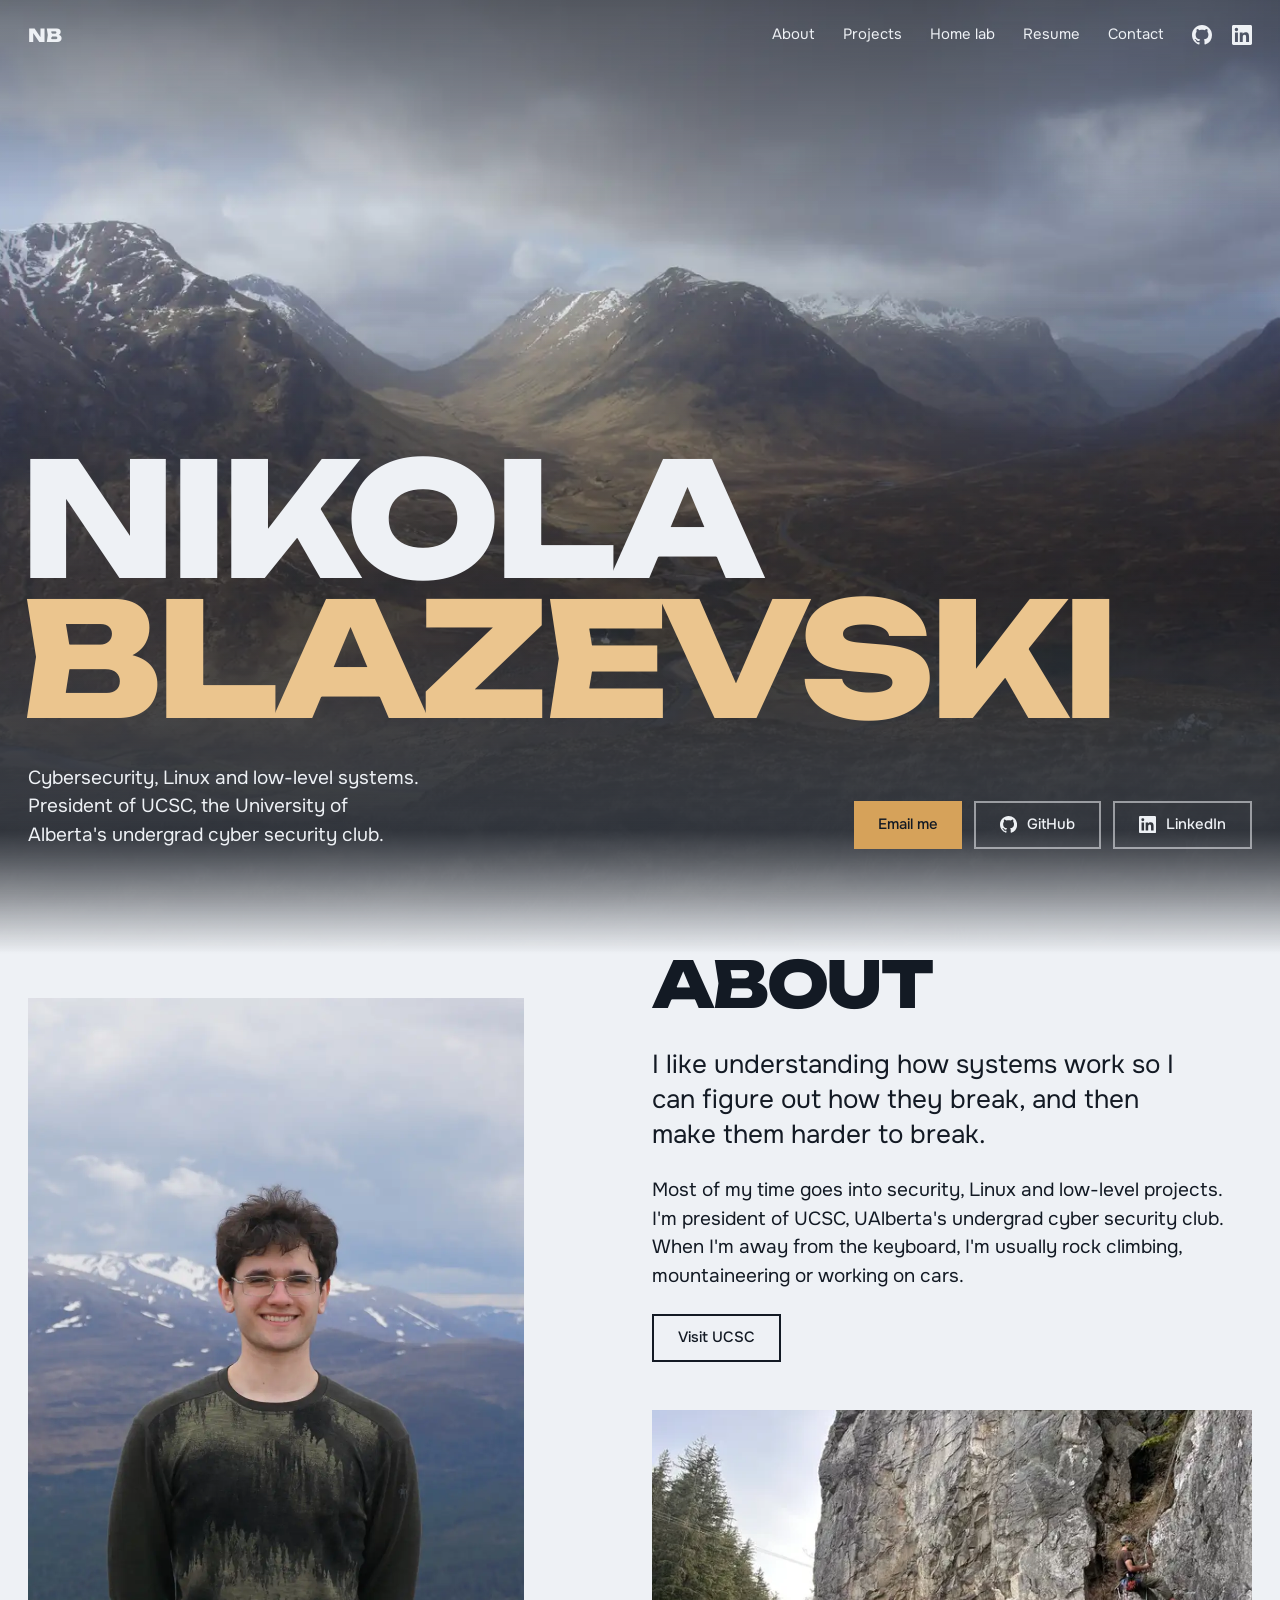
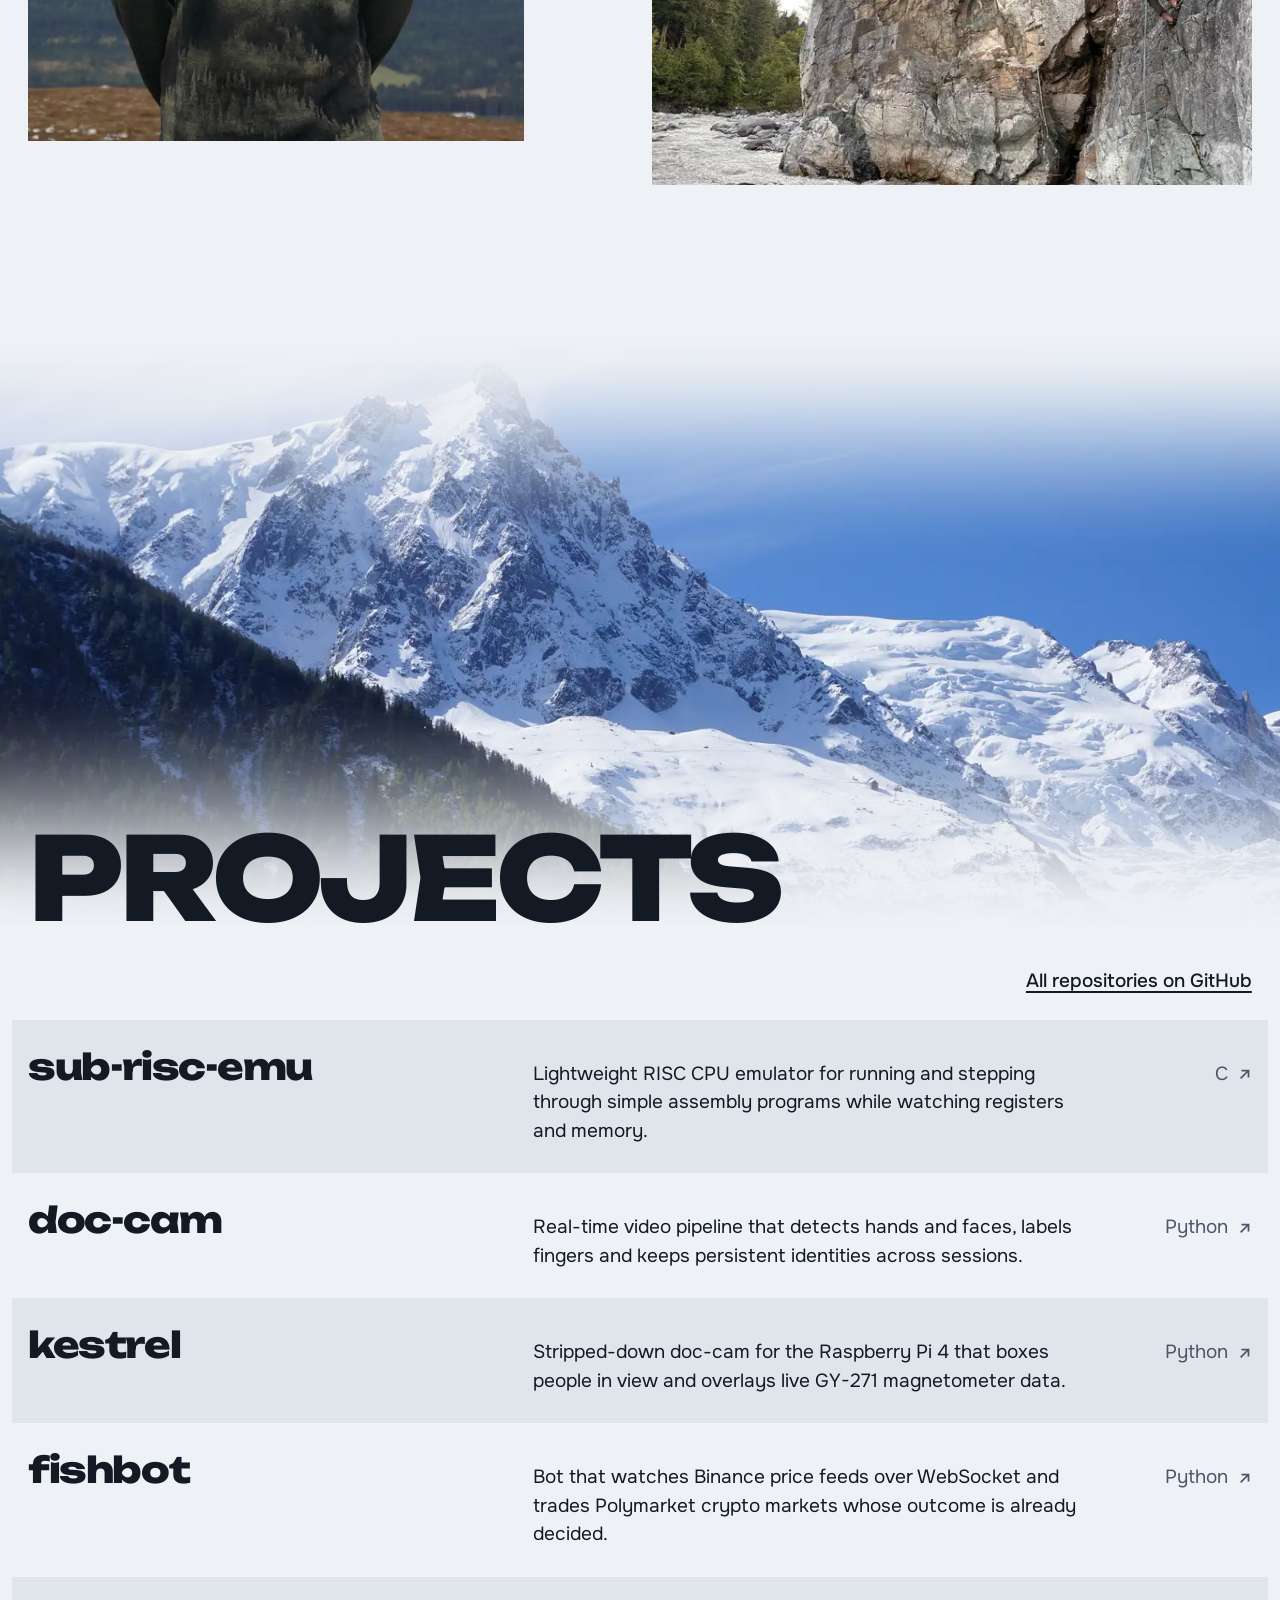
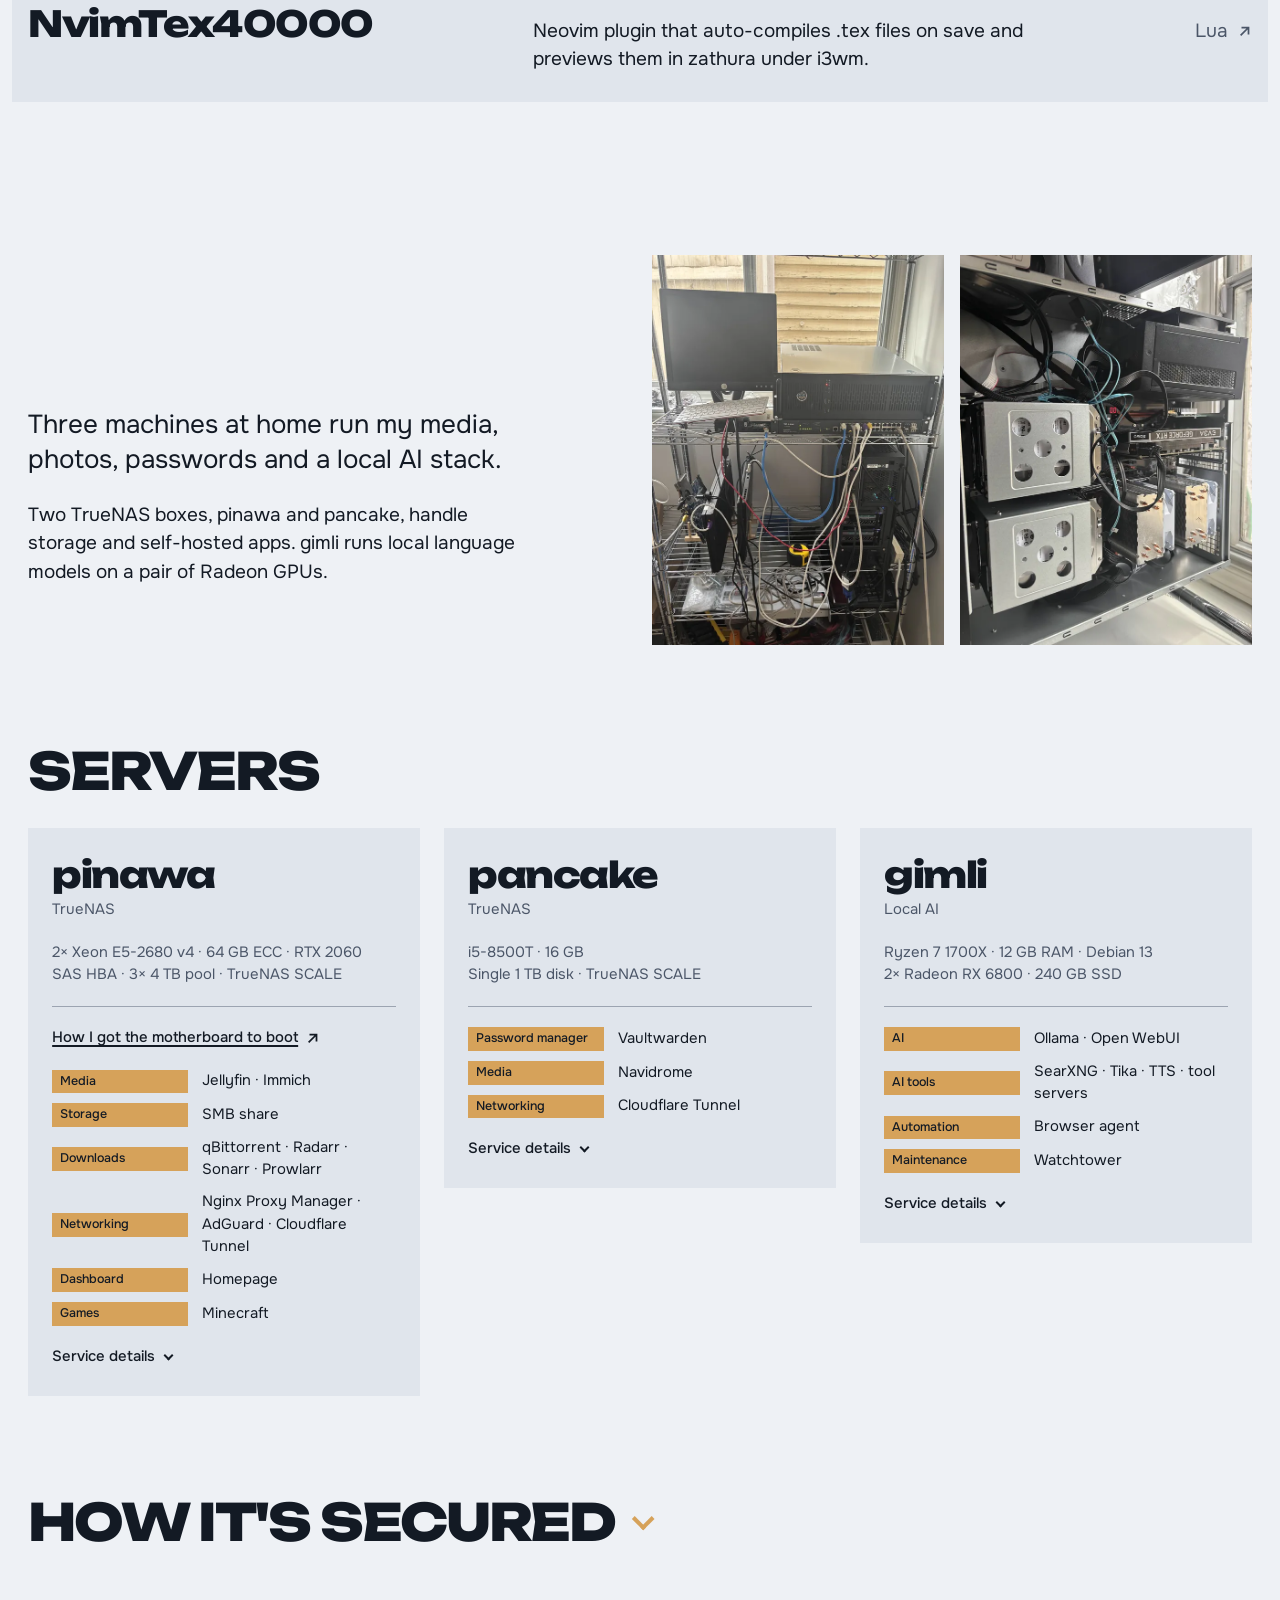
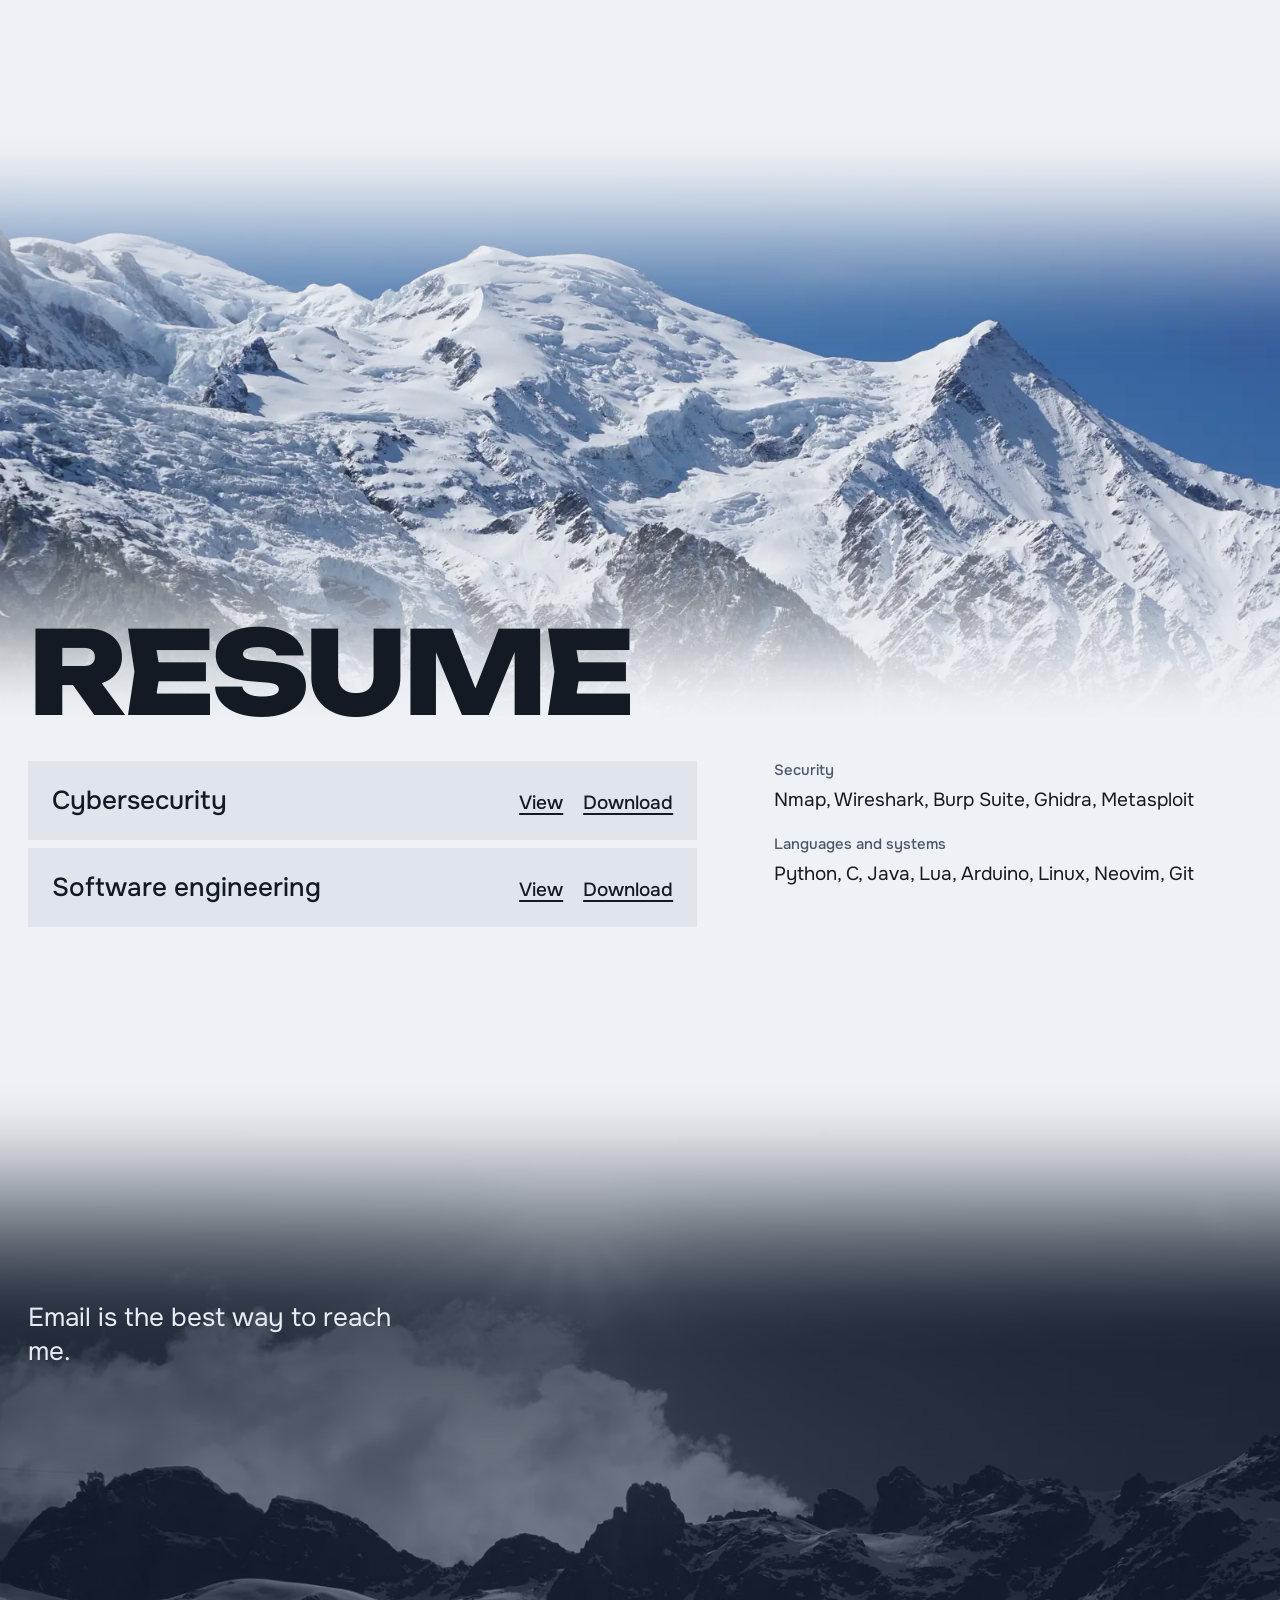
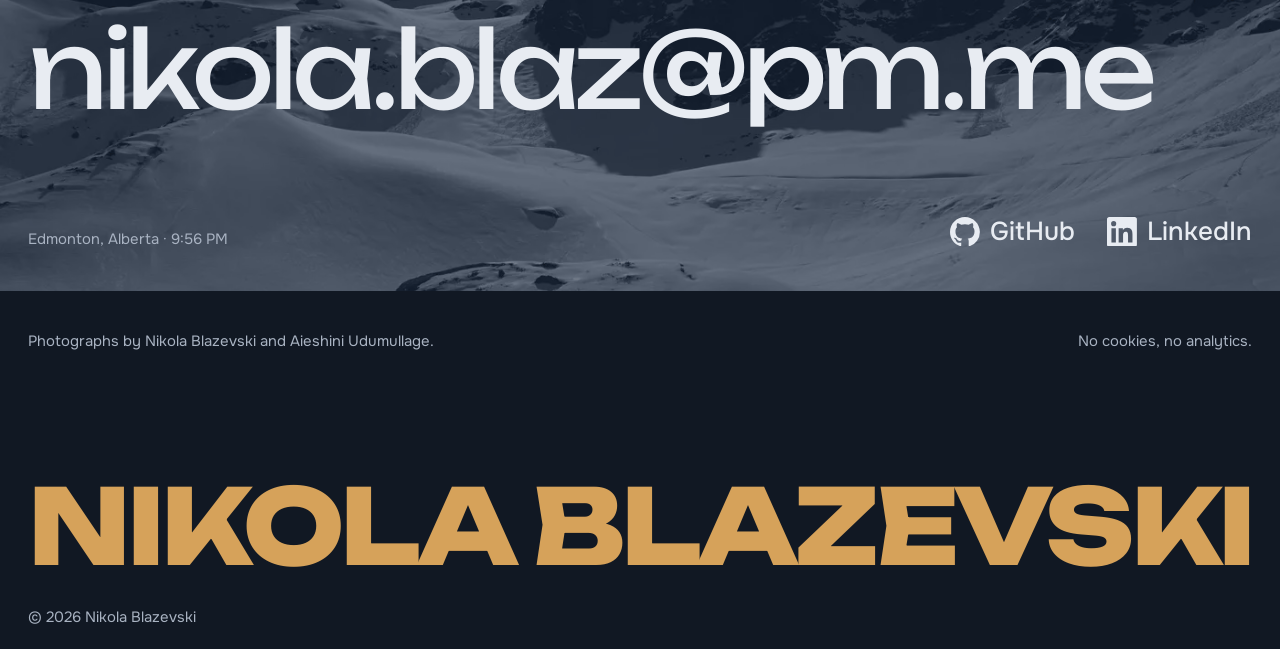
==== commit b58fc62e: "Update cyber resume, list it first, and polish mobile layout Cybersecurity resume now leads the Resu" ====
--- a/index.html
+++ b/index.html
@@ -203,7 +203,7 @@
               <h3>gimli</h3>
               <p class="lab-server__role">Local AI</p>
             </header>
-            <p class="lab-server__specs">Ryzen 7 1700X · 12 GB RAM<br>2× Radeon RX 6800 · 240 GB SSD · Debian 13</p>
+            <p class="lab-server__specs">Ryzen 7 1700X · 12 GB RAM · Debian 13<br>2× Radeon RX 6800 · 240 GB SSD</p>
             <ul class="lab-stack">
               <li><span class="tag">AI</span><span>Ollama · Open WebUI</span></li>
               <li><span class="tag">AI tools</span><span>SearXNG · Tika · TTS · tool servers</span></li>
@@ -251,18 +251,18 @@
       <div class="resume__body">
       <div>
         <ul class="docs" data-reveal>
+          <li class="doc" data-file="assets/resume/nikola-blazevski-cyber.pdf">
+            <span class="doc__title">Cybersecurity</span>
+            <span class="doc__links">
+              <a href="assets/resume/nikola-blazevski-cyber.pdf" target="_blank" rel="noopener">View</a>
+              <a href="assets/resume/nikola-blazevski-cyber.pdf" download>Download</a>
+            </span>
+          </li>
           <li class="doc" data-file="assets/resume/nikola-blazevski-swe.pdf">
             <span class="doc__title">Software engineering</span>
             <span class="doc__links">
               <a href="assets/resume/nikola-blazevski-swe.pdf" target="_blank" rel="noopener">View</a>
               <a href="assets/resume/nikola-blazevski-swe.pdf" download>Download</a>
-            </span>
-          </li>
-          <li class="doc" data-file="assets/resume/nikola-blazevski-cyber.pdf">
-            <span class="doc__title">Cybersecurity</span>
-            <span class="doc__links">
-              <a href="assets/resume/nikola-blazevski-cyber.pdf" target="_blank" rel="noopener">View</a>
-              <a href="assets/resume/nikola-blazevski-cyber.pdf" download>Download</a>
             </span>
           </li>
         </ul>
--- a/css/style.css
+++ b/css/style.css
@@ -41,6 +41,7 @@
   --fade-hero: linear-gradient(to bottom, #000 60%, rgb(0 0 0 / 1) 60%, rgb(0 0 0 / 0.972) 64%, rgb(0 0 0 / 0.896) 68%, rgb(0 0 0 / 0.784) 72%, rgb(0 0 0 / 0.648) 76%, rgb(0 0 0 / 0.5) 80%, rgb(0 0 0 / 0.352) 84%, rgb(0 0 0 / 0.216) 88%, rgb(0 0 0 / 0.104) 92%, rgb(0 0 0 / 0.028) 96%, rgb(0 0 0 / 0) 100%);
   --fade-opener: linear-gradient(to bottom, rgb(0 0 0 / 0) 0%, rgb(0 0 0 / 0.028) 3.8%, rgb(0 0 0 / 0.104) 7.6%, rgb(0 0 0 / 0.216) 11.4%, rgb(0 0 0 / 0.352) 15.2%, rgb(0 0 0 / 0.5) 19%, rgb(0 0 0 / 0.648) 22.8%, rgb(0 0 0 / 0.784) 26.6%, rgb(0 0 0 / 0.896) 30.4%, rgb(0 0 0 / 0.972) 34.2%, rgb(0 0 0 / 1) 38%, #000 58%, rgb(0 0 0 / 1) 58%, rgb(0 0 0 / 0.972) 62.2%, rgb(0 0 0 / 0.896) 66.4%, rgb(0 0 0 / 0.784) 70.6%, rgb(0 0 0 / 0.648) 74.8%, rgb(0 0 0 / 0.5) 79%, rgb(0 0 0 / 0.352) 83.2%, rgb(0 0 0 / 0.216) 87.4%, rgb(0 0 0 / 0.104) 91.6%, rgb(0 0 0 / 0.028) 95.8%, rgb(0 0 0 / 0) 100%);
   --fade-contact: linear-gradient(to bottom, rgb(0 0 0 / 0) 5%, rgb(0 0 0 / 0.028) 10%, rgb(0 0 0 / 0.104) 15%, rgb(0 0 0 / 0.216) 20%, rgb(0 0 0 / 0.352) 25%, rgb(0 0 0 / 0.5) 30%, rgb(0 0 0 / 0.648) 35%, rgb(0 0 0 / 0.784) 40%, rgb(0 0 0 / 0.896) 45%, rgb(0 0 0 / 0.972) 50%, rgb(0 0 0 / 1) 55%);
+  --fade-both: linear-gradient(to bottom, rgb(0 0 0 / 0) 0%, rgb(0 0 0 / 0.028) 1.4%, rgb(0 0 0 / 0.104) 2.8%, rgb(0 0 0 / 0.216) 4.2%, rgb(0 0 0 / 0.352) 5.6%, rgb(0 0 0 / 0.5) 7%, rgb(0 0 0 / 0.648) 8.4%, rgb(0 0 0 / 0.784) 9.8%, rgb(0 0 0 / 0.896) 11.2%, rgb(0 0 0 / 0.972) 12.6%, rgb(0 0 0 / 1) 14%, #000 55%, rgb(0 0 0 / 1) 55%, rgb(0 0 0 / 0.972) 59.5%, rgb(0 0 0 / 0.896) 64%, rgb(0 0 0 / 0.784) 68.5%, rgb(0 0 0 / 0.648) 73%, rgb(0 0 0 / 0.5) 77.5%, rgb(0 0 0 / 0.352) 82%, rgb(0 0 0 / 0.216) 86.5%, rgb(0 0 0 / 0.104) 91%, rgb(0 0 0 / 0.028) 95.5%, rgb(0 0 0 / 0) 100%);
   --fade-bottom: linear-gradient(to bottom, #000 55%, rgb(0 0 0 / 1) 55%, rgb(0 0 0 / 0.972) 59.5%, rgb(0 0 0 / 0.896) 64%, rgb(0 0 0 / 0.784) 68.5%, rgb(0 0 0 / 0.648) 73%, rgb(0 0 0 / 0.5) 77.5%, rgb(0 0 0 / 0.352) 82%, rgb(0 0 0 / 0.216) 86.5%, rgb(0 0 0 / 0.104) 91%, rgb(0 0 0 / 0.028) 95.5%, rgb(0 0 0 / 0) 100%);
   color-scheme: light;
 }
@@ -286,7 +287,7 @@
 .lab-server__role { margin-top: 6px; font-size: var(--step-small); color: var(--muted); }
 .lab-server__specs { padding-bottom: 20px; border-bottom: 1px solid var(--rule); font-size: var(--step-small); color: var(--muted); }
 .lab-stack { list-style: none; margin: 0; padding: 0; display: grid; gap: 10px; }
-.lab-stack li { display: grid; grid-template-columns: 8.25em minmax(0, 1fr); gap: 14px; align-items: center; font-size: var(--step-small); }
+.lab-stack li { display: grid; grid-template-columns: 136px minmax(0, 1fr); gap: 14px; align-items: center; font-size: var(--step-small); }
 
 /* solid gold tags, square like the site's buttons, label set to the left */
 .tag {
@@ -425,13 +426,13 @@
 
 /* ---------- Tablet / phone ---------- */
 @media (max-width: 900px) {
-  .top__nav a:not([href="#contact"]):not(.top__icon) { display: none; }
+  .top__nav a:not([href$="#contact"]):not(.top__icon) { display: none; }
   .top__nav { gap: 24px; }
   .hero__actions { gap: 8px; flex-wrap: nowrap; }
   .hero__actions .btn { padding: 0 14px; }
   .hero__foot { flex-direction: column; align-items: start; }
   .about { display: flex; flex-direction: column; align-items: stretch; gap: 32px; }
-  .about__me { aspect-ratio: 4 / 5; margin-inline: calc(-1 * var(--margin)); -webkit-mask-image: var(--fade-bottom); mask-image: var(--fade-bottom); }
+  .about__me { aspect-ratio: 4 / 5; margin-inline: calc(-1 * var(--margin)); -webkit-mask-image: var(--fade-both); mask-image: var(--fade-both); }
   .about__me img { object-position: 50% 35%; }
   .project { grid-template-columns: minmax(0, 1fr) auto; }
   .project__desc { grid-column: 1 / -1; grid-row: 2; }
@@ -439,6 +440,12 @@
   .resume__body { grid-template-columns: 1fr; }
   .work__head { justify-content: flex-start; }
   .contact { min-height: 80svh; }
+  .doc { flex-direction: column; align-items: flex-start; gap: 8px; }
+  /* taller tap areas on touch screens; the negative margins keep the layout where it was */
+  .top__mark, .top__nav a:not(.top__icon), .work__all, .lab-story, .lab-more summary, .doc__links a, .story__back, .contact__social a {
+    display: inline-flex; align-items: center; min-height: 44px; margin-block: -10px;
+  }
+  .top__icon { padding: 12px; margin: -12px -4px; }
   .contact__email { white-space: normal; font-size: 11.5vw; margin-bottom: 8vh; }
   .contact__corners { flex-direction: column; align-items: start; }
 }
